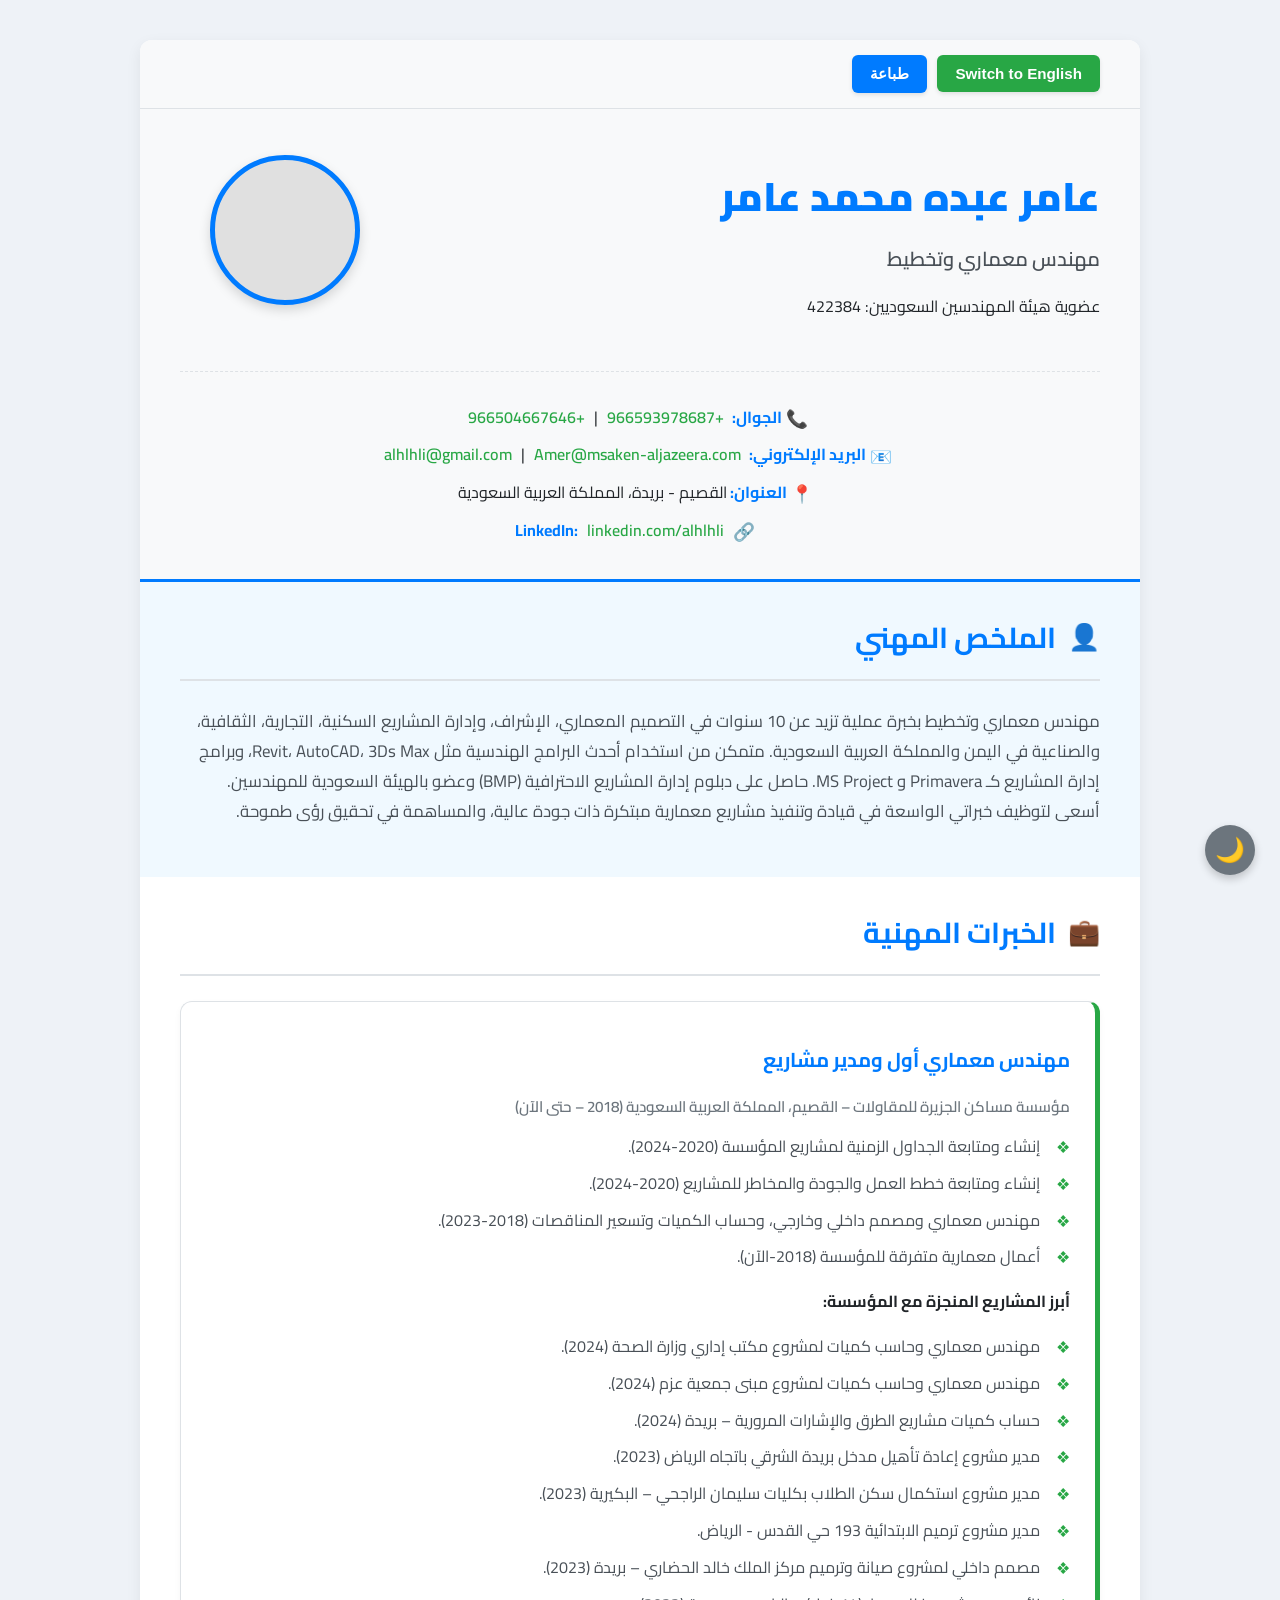
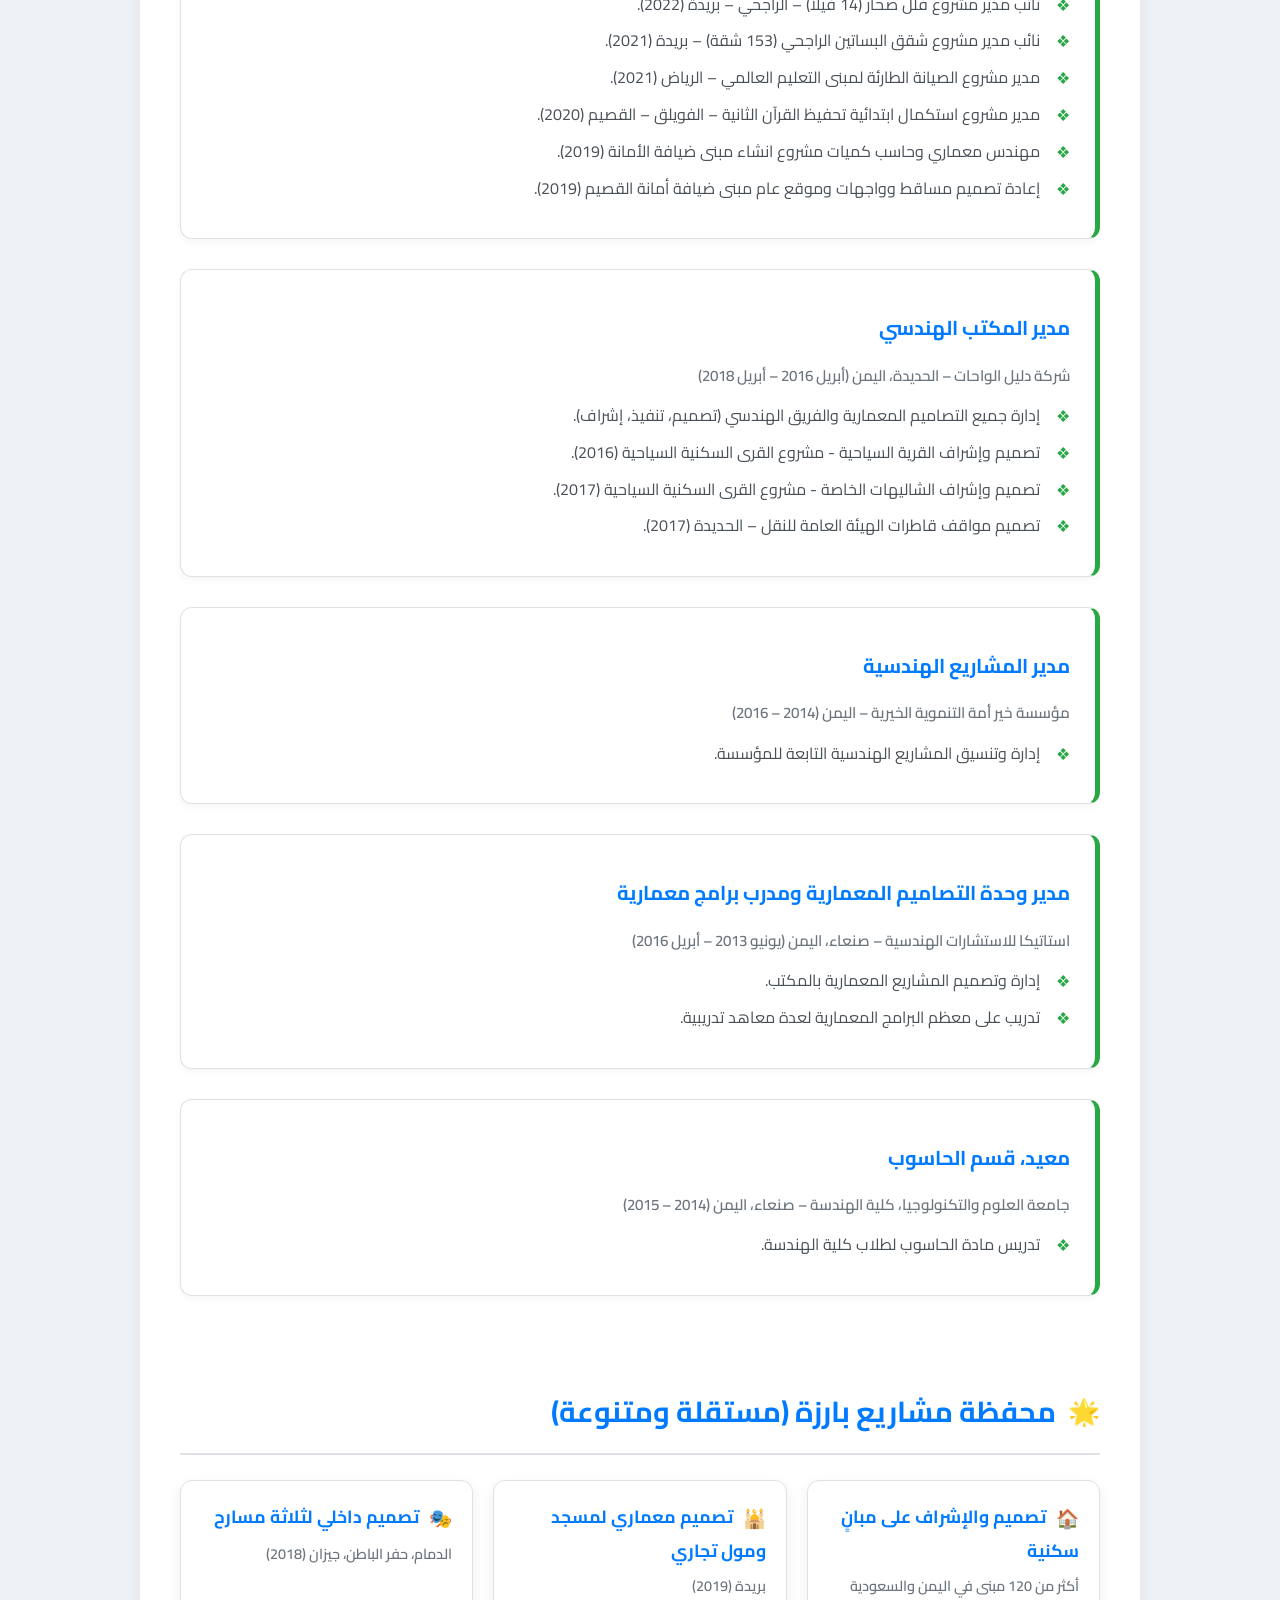
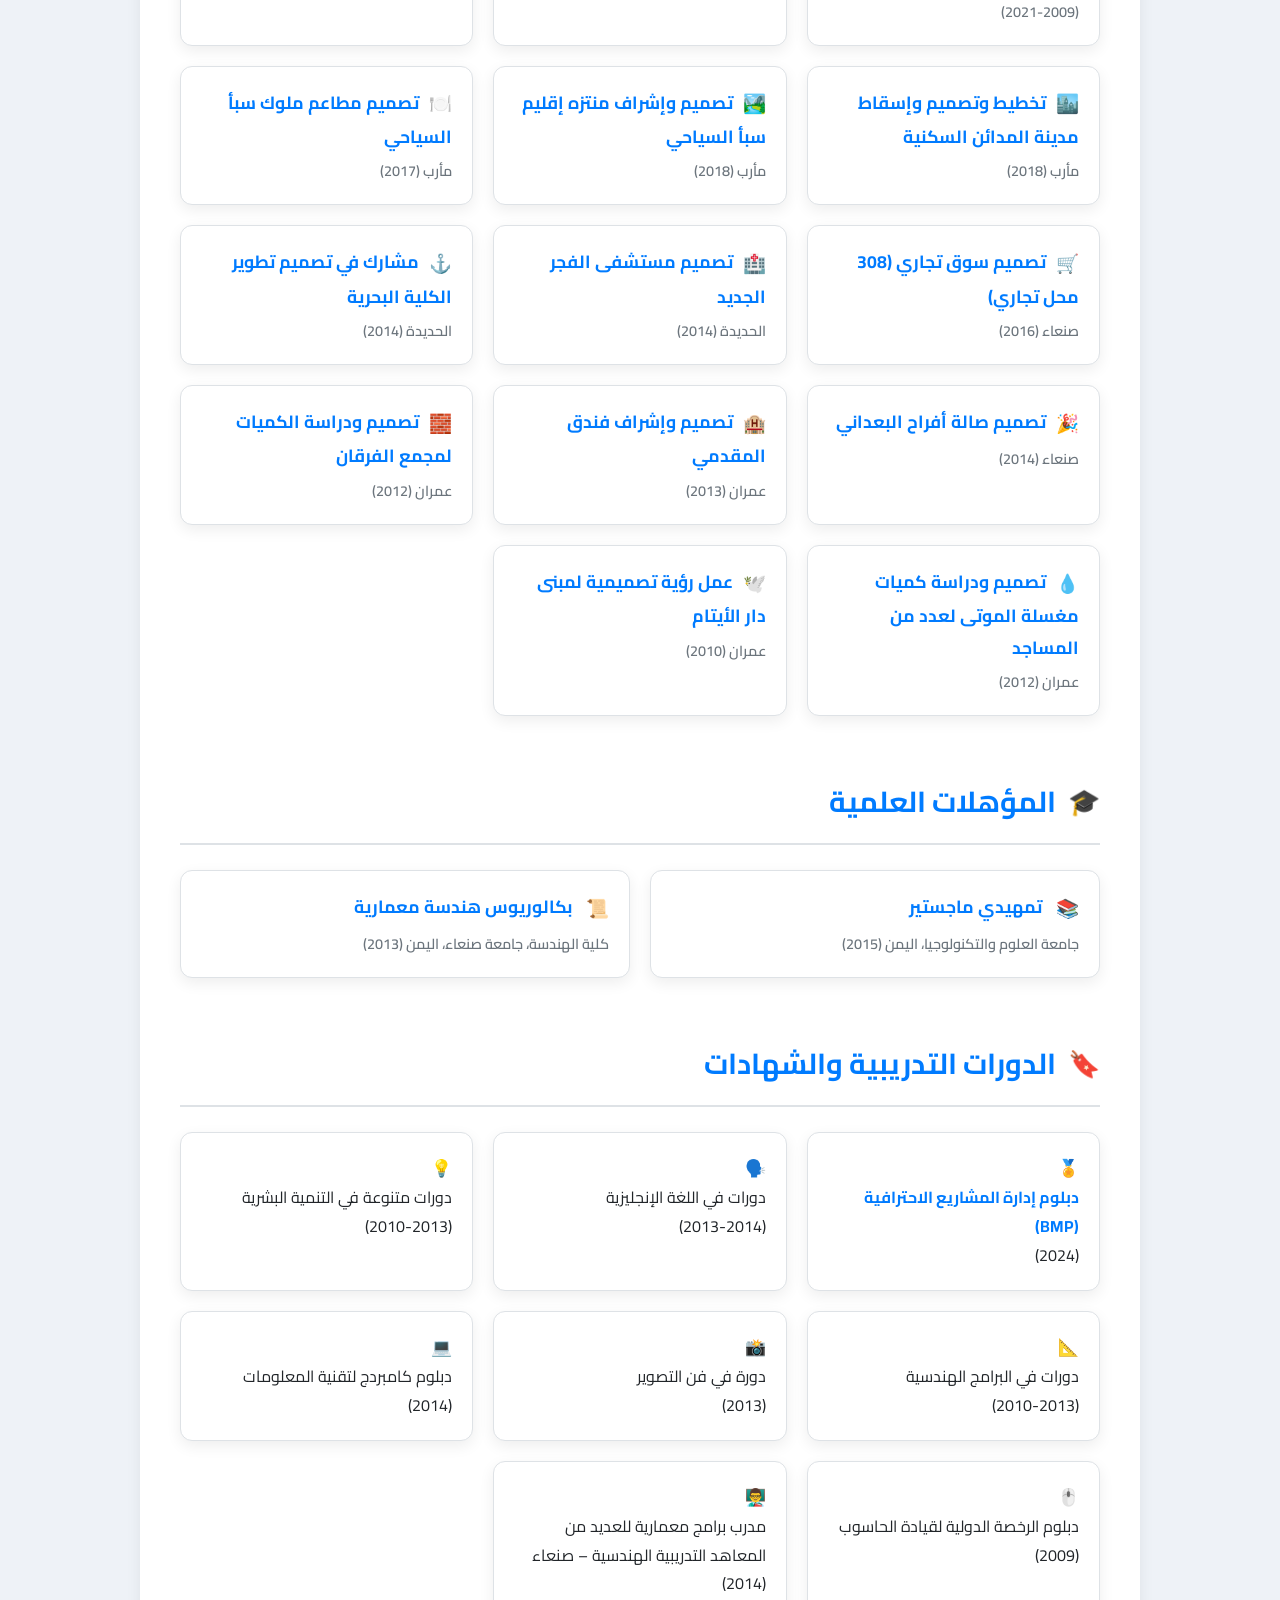
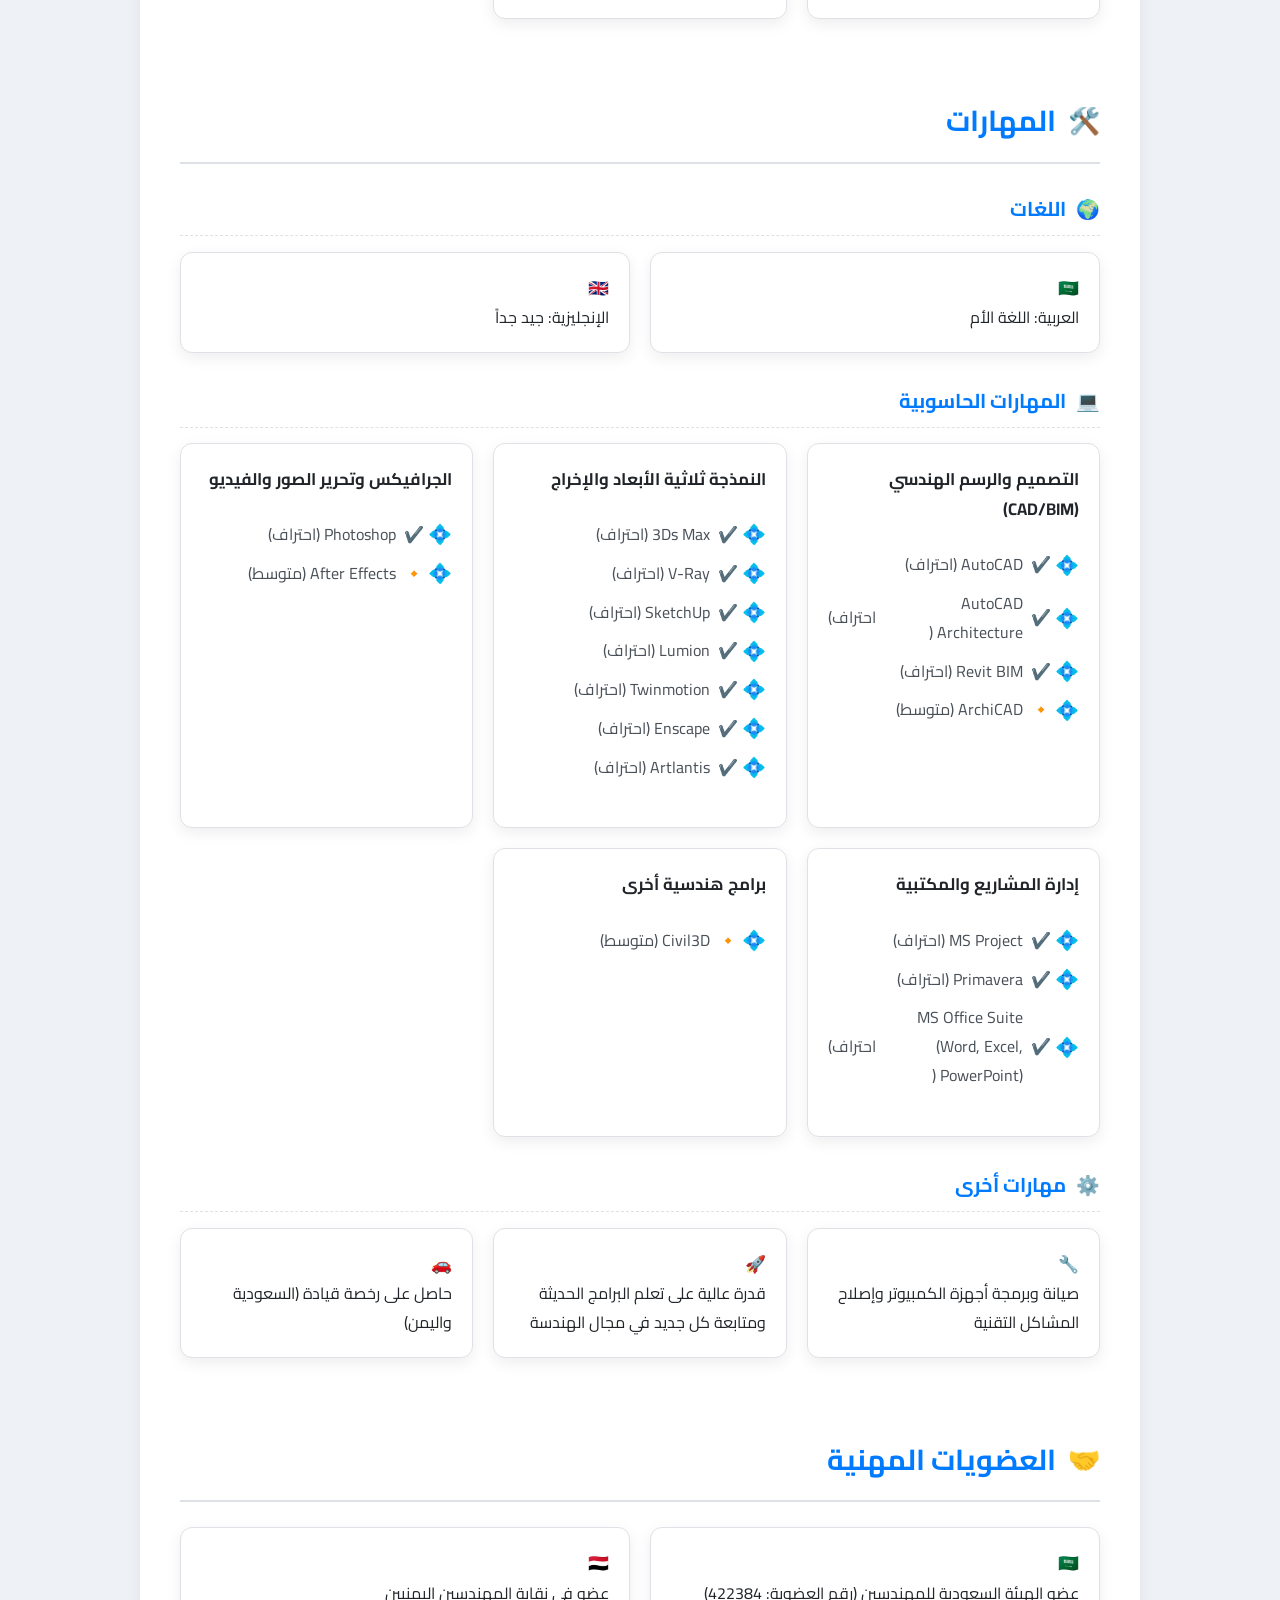
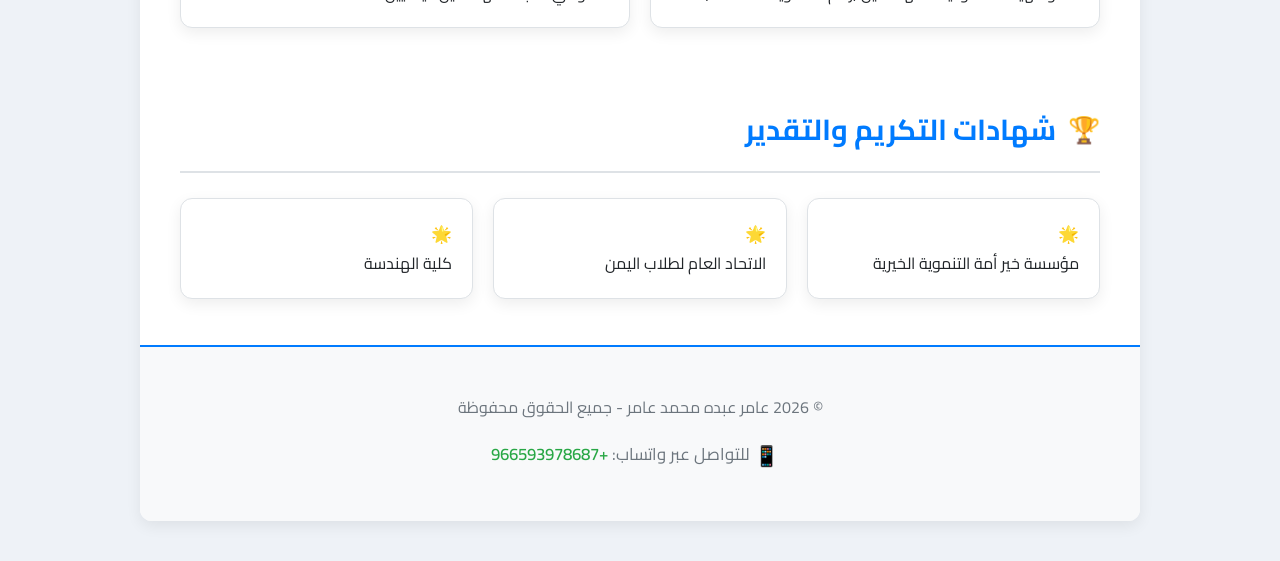
==== index.html @ 81c04bf4 "Rename AMER.html to index.html" ====
<!DOCTYPE html>
<html lang="ar" dir="rtl">
<head>
    <meta charset="UTF-8">
    <meta name="viewport" content="width=device-width, initial-scale=1.0">
    <title>السيرة الذاتية - عامر عبده محمد عامر | CV - Amer Abdo Mohammed Amer</title>
    <link href="https://fonts.googleapis.com/css2?family=Open+Sans:wght@400;600;700&family=Cairo:wght@400;600;700;900&display=swap" rel="stylesheet">
    <style>
        :root {
            --primary-color: #007bff; 
            --secondary-color: #6c757d; 
            --accent-color: #28a745; 
            --page-bg: #eef2f7; 
            --container-bg: #ffffff;
            --header-bg: #f8f9fa; 
            --summary-bg: #f0f9ff; 
            --dark-text: #212529; 
            --light-text: #495057; 
            --card-bg: #ffffff;
            --border-color: #dee2e6;
            --card-shadow: 0 5px 15px rgba(0, 0, 0, 0.07); 
            --card-hover-shadow: 0 8px 25px rgba(0, 0, 0, 0.1);
            --border-radius: 12px; 
        }

        body.dark-mode {
            --primary-color: #0d6efd; 
            --accent-color: #198754;  
            --page-bg: #1a1a1a;
            --container-bg: #2c2c2c;
            --header-bg: #232323;
            --summary-bg: #2a3035;
            --dark-text: #e0e0e0;
            --light-text: #adb5bd;
            --card-bg: #343a40;
            --border-color: #495057;
            --card-shadow: 0 5px 15px rgba(0, 0, 0, 0.2);
            --card-hover-shadow: 0 8px 25px rgba(0, 0, 0, 0.3);
        }


        body { 
            font-family: 'Cairo', 'Open Sans', sans-serif; 
            margin: 0; 
            padding: 0; 
            background-color: var(--page-bg); 
            color: var(--dark-text); 
            line-height: 1.8; 
            font-size: 16px; 
            transition: background-color 0.3s ease, color 0.3s ease;
        }
        html[lang="en"] body { 
            font-family: 'Open Sans', 'Cairo', sans-serif;
        }

        .container { 
            width: 90%; 
            max-width: 1000px; 
            margin: 40px auto; 
            background-color: var(--container-bg); 
            padding: 0; 
            border-radius: var(--border-radius); 
            box-shadow: var(--card-shadow); 
            overflow: hidden; 
            transition: background-color 0.3s ease, box-shadow 0.3s ease;
        }
        
        .controls-container { 
            display: flex;
            justify-content: space-between; 
            align-items: center;
            padding: 15px 40px;
            background-color: var(--header-bg);
            border-bottom: 1px solid var(--border-color); 
            transition: background-color 0.3s ease, border-color 0.3s ease;
        }
        .controls-group-left { /* مجموعة أزرار اللغة والطباعة */
            display: flex;
            gap: 10px; /* مسافة بين الأزرار */
        }


        #langToggleButton, #printButton {
            padding: 10px 18px;
            color: white;
            border: none;
            border-radius: 6px;
            cursor: pointer;
            font-size: 0.95em;
            font-weight: 600;
            transition: background-color 0.25s ease, transform 0.2s ease;
            box-shadow: 0 2px 4px rgba(0,0,0,0.1);
        }
        #langToggleButton { background-color: var(--accent-color); }
        #printButton { background-color: var(--primary-color); }

        #langToggleButton:hover { background-color: #218838; transform: translateY(-2px); }
        #printButton:hover { background-color: #0056b3; transform: translateY(-2px); }
        
        /* زر الوضع المظلم المتنقل */
        #floatingThemeToggleButton {
            position: fixed;
            bottom: 25px;
            right: 25px; /* لـ RTL، سيكون أسفل اليسار */
            width: 50px;
            height: 50px;
            background-color: var(--secondary-color);
            color: white;
            border: none;
            border-radius: 50%;
            cursor: pointer;
            font-size: 1.5em; /* حجم الأيقونة */
            font-weight: 600;
            transition: background-color 0.25s ease, transform 0.2s ease;
            box-shadow: 0 4px 8px rgba(0,0,0,0.2);
            display: flex;
            justify-content: center;
            align-items: center;
            z-index: 1000; /* لضمان ظهوره فوق العناصر الأخرى */
        }
        #floatingThemeToggleButton:hover { 
            background-color: #5a6268; 
            transform: translateY(-2px) scale(1.1);
        }
        html[dir="ltr"] #floatingThemeToggleButton {
            right: auto;
            left: 25px; /* لـ LTR، سيكون أسفل اليسار */
        }


        header { 
            display: flex;
            flex-direction: column; 
            align-items: center; 
            text-align: center; 
            padding: 25px 40px; 
            background-color: var(--header-bg);
            border-bottom: 3px solid var(--primary-color); 
            margin-bottom: 0; 
            position: relative; 
            transition: background-color 0.3s ease, border-color 0.3s ease;
        }
        
        .header-main-content { 
            display: flex;
            flex-direction: row; 
            align-items: center;
            width: 100%;
            margin-bottom: 20px;
        }

        .profile-image-container {
            width: 140px; 
            height: 140px;
            border-radius: 50%;
            background-color: #e0e0e0; 
            margin-left: 30px; 
            margin-right: 0; 
            overflow: hidden;
            border: 5px solid var(--primary-color); 
            box-shadow: 0 5px 12px rgba(0,0,0,0.15);
            flex-shrink: 0; 
            order: 2; 
            transition: border-color 0.3s ease;
        }
        .profile-image-container img {
            width: 100%;
            height: 100%;
            object-fit: cover;
        }

        .header-text-content {
            flex-grow: 1; 
            order: 1; 
            text-align: right;
        }

        .header-text-content h1 { 
            margin-bottom: 8px; 
            color: var(--primary-color); 
            font-size: 2.5em; 
            font-weight: 900; 
            transition: color 0.3s ease;
        }
        .header-text-content .subtitle { 
            margin: 5px 0 15px; 
            font-size: 1.25em; 
            color: var(--light-text); 
            font-weight: 600;
            transition: color 0.3s ease;
        }
         .header-text-content > p { 
            margin: 5px 0;
            font-size: 1em;
            color: var(--dark-text);
            transition: color 0.3s ease;
        }

        .contact-info {
            width: 100%; 
            order: 3; 
            text-align: center; 
            margin-top: 25px; 
            padding-top: 25px; 
            border-top: 1px dashed var(--border-color); 
            transition: border-color 0.3s ease;
        }
        .contact-info p {
            margin: 6px 0;
            font-size: 1em; 
            color: var(--dark-text);
            transition: color 0.3s ease;
        }
        .contact-info strong { 
            color: var(--primary-color); 
            font-weight: 700;
            transition: color 0.3s ease;
        }
        .contact-info a { 
            color: var(--accent-color); 
            text-decoration: none;
            margin: 0 5px;
            font-weight: 600;
            transition: color 0.2s ease;
        }
        .contact-info a:hover { 
            text-decoration: underline;
        }
        body.dark-mode .contact-info a:hover { color: #38c172; }
        body:not(.dark-mode) .contact-info a:hover { color: #1e7e34; }

        .icon { 
            margin-right: 10px; 
            margin-left: 0;   
            color: var(--primary-color);
            font-size: 1.1em; 
            vertical-align: middle;
            transition: color 0.3s ease;
        }

        h2 { 
            color: var(--primary-color); 
            border-bottom: 2px solid var(--border-color); 
            padding-bottom: 15px; 
            margin-top: 0; 
            margin-bottom: 25px;
            font-size: 1.8em; 
            font-weight: 700;
            display: flex;
            align-items: center;
            transition: color 0.3s ease, border-color 0.3s ease;
        }
        h2 .icon { font-size: 0.9em; margin-left:12px; margin-right:0; color: var(--primary-color); transition: color 0.3s ease;} 
        

        .section { 
            padding: 30px 40px; 
            margin-bottom: 0; 
            transition: background-color 0.3s ease;
        }
        #summary.section { 
            background-color: var(--summary-bg);
        }

        .section-content {
            padding: 0; 
        }
        .section-content > p { 
            font-size: 1.05em; 
            color: var(--light-text);
            margin-bottom: 20px; 
            transition: color 0.3s ease;
        }
        
        .job { 
            margin-bottom: 30px; 
            padding: 20px 25px; 
            background-color: var(--card-bg); 
            border-radius: var(--border-radius);
            border: 1px solid var(--border-color);
            border-right: 5px solid var(--accent-color); 
            position: relative;
            box-shadow: 0 3px 7px rgba(0,0,0,0.04);
            transition: background-color 0.3s ease, border-color 0.3s ease, box-shadow 0.3s ease, transform 0.3s ease;
        }
        .job:hover {
            box-shadow: var(--card-hover-shadow);
            transform: translateY(-3px);
        }

        .job-title { 
            font-weight: 700; 
            font-size: 1.25em; 
            color: var(--primary-color); 
            margin-bottom: 6px;
            transition: color 0.3s ease;
        }
        .company-date { 
            font-style: normal; 
            color: var(--secondary-color); 
            margin-bottom: 12px; 
            font-size: 0.95em;
            font-weight: 600;
            transition: color 0.3s ease;
        }
        .job ul, .projects-list-regular { 
            list-style-type: none; 
            padding-right: 0; 
            margin-top: 10px;
        }
        .job ul li, .projects-list-regular li {
            margin-bottom: 8px;
            font-size: 1em;
            color: var(--light-text);
            position: relative;
            padding-right: 30px; 
            transition: color 0.3s ease;
        }
        .job ul li::before, .projects-list-regular li::before { 
            content: '❖'; 
            position: absolute;
            right: 0;
            top: 1px; 
            color: var(--accent-color);
            font-size: 1em; 
            transition: color 0.3s ease;
        }


        .interactive-card-list {
            list-style: none;
            padding: 0;
            display: grid;
            grid-template-columns: repeat(auto-fit, minmax(280px, 1fr)); 
            gap: 20px; 
        }
        .interactive-card {
            background-color: var(--card-bg);
            border: 1px solid var(--border-color);
            border-radius: var(--border-radius);
            padding: 20px; 
            transition: background-color 0.3s ease, border-color 0.3s ease, transform 0.25s ease, box-shadow 0.25s ease;
            font-size: 1em;
            box-shadow: var(--card-shadow);
            display: flex; 
            flex-direction: column; 
        }
        .interactive-card:hover {
            transform: translateY(-5px) scale(1.01);
            box-shadow: var(--card-hover-shadow);
            border-color: var(--accent-color);
        }
        .interactive-card .job-title { 
             font-size: 1.1em; 
             color: var(--primary-color);
             margin-bottom: 6px;
             transition: color 0.3s ease;
        }
        .interactive-card .company-date { 
            font-size: 0.9em;
             margin-bottom: 8px;
             color: var(--secondary-color);
             transition: color 0.3s ease;
        }
        .interactive-card p { 
            margin-top: 0;
            margin-bottom: 10px; 
            color: var(--light-text);
            transition: color 0.3s ease;
        }
        .interactive-card p:last-child {
             margin-bottom: 0;
        }
        .list-item-icon { 
             margin-left: 10px; 
             margin-right: 0;
             color: var(--accent-color); 
             font-size: 1.05em; 
             vertical-align: middle;
             transition: color 0.3s ease;
        }
         .interactive-card strong { 
            color: var(--primary-color); 
            font-weight: 700; 
            transition: color 0.3s ease;
        }


        .skills-category { 
            margin-bottom:30px;
        }
        .skills-category:last-child {
            margin-bottom: 0;
        }
        .skills-category > h4 { 
            color: var(--primary-color); 
            margin-bottom: 15px; 
            font-size: 1.25em; 
            font-weight: 700;
            display: flex;
            align-items: center;
            padding-bottom: 8px;
            border-bottom: 1px dashed var(--border-color);
            transition: color 0.3s ease, border-color 0.3s ease;
        }
         .skills-category > h4 .list-item-icon { 
             margin-right: 0; margin-left: 10px; 
             font-size: 0.95em;
             color: var(--primary-color);
             transition: color 0.3s ease;
        }
        .skills-list { 
            list-style: none;
            padding: 0;
            margin-top: 8px; 
        }
        .skills-list li {
            margin-bottom: 10px; 
            font-size: 1em;
            display: flex; 
            align-items: center; 
            color: var(--light-text);
            transition: color 0.3s ease;
        }
        .software-logo-placeholder {
            display: inline-block;
            width: 20px; 
            height: 20px;
            line-height: 20px;
            text-align: center;
            font-size: 1.2em; 
            color: var(--secondary-color); 
            margin-left: 8px; 
            margin-right: 0;
            vertical-align: middle;
            transition: color 0.3s ease;
        }
        .skills-list .list-item-icon { 
             margin-right: 0; margin-left: 8px; 
             font-size: 1em;
             color: var(--accent-color);
             transition: color 0.3s ease;
        }
        .interactive-card .skills-category-title { 
            font-weight: 700;
            color: var(--dark-text);
            margin-bottom: 12px;
            font-size: 1.05em;
            padding-bottom: 6px;
            transition: color 0.3s ease;
        }
        
        footer {
            text-align: center;
            padding: 30px 40px; 
            margin-top: 0; 
            font-size: 1em;
            color: var(--secondary-color);
            background-color: var(--header-bg); 
            border-top: 2px solid var(--primary-color); 
            transition: background-color 0.3s ease, color 0.3s ease, border-color 0.3s ease;
        }
        .whatsapp-contact {
            margin-top: 15px;
            font-size: 1.05em;
        }
        .whatsapp-contact a {
            color: var(--accent-color);
            text-decoration: none;
            font-weight: 600;
        }
        .whatsapp-contact a:hover {
            text-decoration: underline;
        }
        .whatsapp-contact .icon {
            color: var(--accent-color); /* استخدام نفس لون الرابط */
            font-size: 1.2em;
        }


        /* Language Specific Styling */
        .lang-en { display: none; } 
        
        html[dir="ltr"] body { font-family: 'Open Sans', 'Cairo', sans-serif; }
        html[dir="ltr"] .controls-container { 
             /* لا تغيير كبير هنا، اتجاه النص يتحكم به dir */
        }
        html[dir="ltr"] .icon { margin-left: 10px; margin-right: 0; } 
        
        html[dir="ltr"] .header-main-content {
            flex-direction: row; 
        }
        html[dir="ltr"] .profile-image-container {
            margin-left: 0; 
            margin-right: 30px; 
            order: 1; 
        }
        html[dir="ltr"] .header-text-content {
            order: 2; 
            text-align: left;
        }
         html[dir="ltr"] .header-text-content h1,
         html[dir="ltr"] .header-text-content .subtitle,
         html[dir="ltr"] .header-text-content > p {
            text-align: left;
        }
        html[dir="ltr"] .contact-info {
             text-align: center; 
        }

        html[dir="ltr"] .job { 
            border-left: 5px solid var(--accent-color); 
            border-right: 1px solid var(--border-color); 
        }
        html[dir="ltr"] .job::before { 
            content: none;
        }


        html[dir="ltr"] .software-logo-placeholder {
            margin-left: 0;
            margin-right: 8px; 
        }
        html[dir="ltr"] .job ul, html[dir="ltr"] .projects-list-regular {
            padding-left: 0; padding-right:0; 
        }
        html[dir="ltr"] .job ul li, html[dir="ltr"] .projects-list-regular li {
            padding-left: 30px; padding-right: 0; 
        }
        html[dir="ltr"] .job ul li::before, html[dir="ltr"] .projects-list-regular li::before { 
            left: 0; right: auto;
        }
        html[dir="ltr"] .interactive-card .list-item-icon { margin-left: 0; margin-right: 10px; }
        html[dir="ltr"] .skills-category > h4 .list-item-icon { margin-left: 0; margin-right: 10px; }
        html[dir="ltr"] .skills-list .list-item-icon { margin-left: 0; margin-right: 8px; }

        /* Print Styles */
        @media print {
            body {
                font-size: 9pt !important; /* تصغير إضافي للخط */
                background-color: #fff !important; 
                color: #000 !important; 
                margin: 0;
                padding: 0;
                -webkit-print-color-adjust: exact !important; /* لضمان طباعة الألوان إذا وجدت */
                print-color-adjust: exact !important;
            }
            .container {
                width: 100% !important;
                max-width: 100% !important;
                margin: 0 !important;
                padding: 0.5cm !important; /* هوامش طباعة أقل */
                box-shadow: none !important;
                border-radius: 0 !important;
            }
            .controls-container, #floatingThemeToggleButton {
                display: none !important; 
            }
            header, .section, footer {
                padding: 5px 0 !important; 
                margin-bottom: 10px !important;
                background-color: transparent !important; 
                border-color: #ccc !important; 
            }
             header { border-bottom: 1px solid #000 !important; padding-bottom:10px !important; }
             footer { border-top: 1px solid #000 !important; margin-top: 15px; padding-top:10px !important;}


            h1, h2, h3, h4, p, li {
                color: #000 !important; 
            }
            h1 { font-size: 16pt !important; }
            h2 { font-size: 12pt !important; margin-bottom: 8px !important; padding-bottom: 4px !important;}
            .job-title, .interactive-card .job-title { font-size: 10pt !important; }
            .company-date, .interactive-card .company-date { font-size: 8pt !important; margin-bottom: 4px !important;}
            
            .interactive-card-list {
                display: flex !important; /* محاولة جعل البطاقات متجاورة */
                flex-wrap: wrap !important; /* السماح بالالتفاف إذا لم تكن هناك مساحة */
                gap: 5px !important; /* تقليل المسافة بين البطاقات */
            }
            .interactive-card, .job {
                padding: 8px !important; 
                margin-bottom: 8px !important;
                box-shadow: none !important;
                border: 1px solid #ddd !important; 
                page-break-inside: avoid !important; 
                flex: 1 1 200px; /* السماح للبطاقات بالتقلص والتمدد */
                min-width: 180px; /* حد أدنى لعرض البطاقة */
            }
            .profile-image-container {
                width: 70px !important;
                height: 70px !important;
                border-width: 2px !important;
                margin: 0 10px 10px 0 !important; /* تعديل الهوامش للطباعة */
            }
            html[dir="ltr"] .profile-image-container {
                 margin: 0 0 10px 10px !important;
            }
            .header-main-content {
                margin-bottom: 10px !important; /* تقليل المسافة */
            }
            .contact-info {
                margin-top:10px !important; padding-top:10px !important; font-size: 8pt !important;
            }

            .icon, .list-item-icon, .software-logo-placeholder {
                font-size: 0.8em !important; 
                color: #333 !important;
            }
            a { color: #007bff !important; text-decoration: none !important; } 
            
            .whatsapp-contact {
                font-size: 9pt !important;
                margin-top: 10px !important;
            }
            /* لا يمكن إضافة ترقيم الصفحات "س من ص" بشكل موثوق عبر CSS */
        }

    </style>
</head>
<body>
    <div class="container">
        <div class="controls-container">
            <div class="controls-group-left">
                <div class="lang-toggle-container">
                    <button id="langToggleButton">Switch to English</button>
                </div>
                <div class="print-button-container">
                    <button id="printButton">
                        <span lang="ar" class="lang-ar">طباعة</span>
                        <span lang="en" class="lang-en">Print</span>
                    </button>
                </div>
            </div>
        </div>

        <button id="floatingThemeToggleButton" aria-label="Toggle theme">
             ☀️
        </button>


        <header>
            <div class="header-main-content">
                <div class="profile-image-container">
                    </div>
                <div class="header-text-content">
                    <h1>
                        <span lang="ar" class="lang-ar">عامر عبده محمد عامر</span>
                        <span lang="en" class="lang-en">Amer Abdo Mohammed Amer</span>
                    </h1>
                    <p class="subtitle">
                        <span lang="ar" class="lang-ar">مهندس معماري وتخطيط</span>
                        <span lang="en" class="lang-en">Architect and Planner</span>
                    </p>
                    <p>
                        <span lang="ar" class="lang-ar">عضوية هيئة المهندسين السعوديين: 422384</span>
                        <span lang="en" class="lang-en">Saudi Council of Engineers Membership: 422384</span>
                    </p>
                </div>
            </div>
            <div class="contact-info">
                <p>
                    <span class="icon">📞</span>
                    <strong>
                        <span lang="ar" class="lang-ar">الجوال:</span>
                        <span lang="en" class="lang-en">Mobile:</span>
                    </strong> 
                    <a href="tel:+966593978687">+966593978687</a> | <a href="tel:+966504667646">+966504667646</a>
                </p>
                <p>
                    <span class="icon">📧</span>
                    <strong>
                        <span lang="ar" class="lang-ar">البريد الإلكتروني:</span>
                        <span lang="en" class="lang-en">Email:</span>
                    </strong> 
                    <a href="mailto:alhlhli@gmail.com">alhlhli@gmail.com</a> | <a href="mailto:Amer@msaken-aljazeera.com">Amer@msaken-aljazeera.com</a>
                </p>
                <p>
                    <span class="icon">📍</span>
                    <strong>
                        <span lang="ar" class="lang-ar">العنوان:</span>
                        <span lang="en" class="lang-en">Address:</span>
                    </strong> 
                    <span lang="ar" class="lang-ar">القصيم - بريدة، المملكة العربية السعودية</span>
                    <span lang="en" class="lang-en">Al-Qassim - Buraydah, Saudi Arabia</span>
                </p>
                <p>
                    <span class="icon">🔗</span>
                    <strong>LinkedIn:</strong> 
                    <a href="https://linkedin.com/alhlhli" target="_blank">linkedin.com/alhlhli</a>
                </p>
            </div>
        </header>

        <section id="summary" class="section">
            <h2>
                <span class="icon">👤</span>
                <span lang="ar" class="lang-ar">الملخص المهني</span>
                <span lang="en" class="lang-en">Professional Summary</span>
            </h2>
            <div class="section-content">
                <p>
                    <span lang="ar" class="lang-ar">مهندس معماري وتخطيط بخبرة عملية تزيد عن 10 سنوات في التصميم المعماري، الإشراف، وإدارة المشاريع السكنية، التجارية، الثقافية، والصناعية في اليمن والمملكة العربية السعودية. متمكن من استخدام أحدث البرامج الهندسية مثل Revit، AutoCAD، 3Ds Max، وبرامج إدارة المشاريع كـ Primavera و MS Project. حاصل على دبلوم إدارة المشاريع الاحترافية (BMP) وعضو بالهيئة السعودية للمهندسين. أسعى لتوظيف خبراتي الواسعة في قيادة وتنفيذ مشاريع معمارية مبتكرة ذات جودة عالية، والمساهمة في تحقيق رؤى طموحة.</span>
                    <span lang="en" class="lang-en">Architect and Planner with over 10 years of practical experience in architectural design, supervision, and project management for residential, commercial, cultural, and industrial projects in Yemen and Saudi Arabia. Proficient in using the latest engineering software such as Revit, AutoCAD, 3Ds Max, and project management tools like Primavera and MS Project. Holds a Professional Project Management Diploma (BMP) and is a member of the Saudi Council of Engineers. Seeking to leverage extensive expertise in leading and executing innovative, high-quality architectural projects and contributing to ambitious visions.</span>
                </p>
            </div>
        </section>

        <section id="experience" class="section">
            <h2>
                <span class="icon">💼</span>
                <span lang="ar" class="lang-ar">الخبرات المهنية</span>
                <span lang="en" class="lang-en">Professional Experience</span>
            </h2>
            <div class="section-content">
                <div class="job">
                    <p class="job-title">
                        <span lang="ar" class="lang-ar">مهندس معماري أول ومدير مشاريع</span>
                        <span lang="en" class="lang-en">Senior Architect and Project Manager</span>
                    </p>
                    <p class="company-date">
                        <span lang="ar" class="lang-ar">مؤسسة مساكن الجزيرة للمقاولات – القصيم، المملكة العربية السعودية (2018 – حتى الآن)</span>
                        <span lang="en" class="lang-en">Masaken Aljazeera Contracting Est. – Al-Qassim, Saudi Arabia (2018 – Present)</span>
                    </p>
                    <ul>
                        <li>
                            <span lang="ar" class="lang-ar">إنشاء ومتابعة الجداول الزمنية لمشاريع المؤسسة (2020-2024).</span>
                            <span lang="en" class="lang-en">Creating and monitoring project timelines for the organization (2020-2024).</span>
                        </li>
                        <li>
                            <span lang="ar" class="lang-ar">إنشاء ومتابعة خطط العمل والجودة والمخاطر للمشاريع (2020-2024).</span>
                            <span lang="en" class="lang-en">Developing and monitoring work plans, quality, and risk management for projects (2020-2024).</span>
                        </li>
                        <li>
                            <span lang="ar" class="lang-ar">مهندس معماري ومصمم داخلي وخارجي، وحساب الكميات وتسعير المناقصات (2018-2023).</span>
                            <span lang="en" class="lang-en">Architect, interior/exterior designer, quantity surveyor, and tender pricing (2018-2023).</span>
                        </li>
                        <li>
                            <span lang="ar" class="lang-ar">أعمال معمارية متفرقة للمؤسسة (2018-الآن).</span>
                            <span lang="en" class="lang-en">Various architectural works for the institution (2018-Present).</span>
                        </li>
                    </ul>
                    <p>
                        <strong>
                            <span lang="ar" class="lang-ar">أبرز المشاريع المنجزة مع المؤسسة:</span>
                            <span lang="en" class="lang-en">Key Accomplished Projects with the Institution:</span>
                        </strong>
                    </p>
                    <ul class="projects-list-regular">
                        <li>
                            <span lang="ar" class="lang-ar">مهندس معماري وحاسب كميات لمشروع مكتب إداري وزارة الصحة (2024).</span>
                            <span lang="en" class="lang-en">Architect and Quantity Surveyor for Ministry of Health administrative office project (2024).</span>
                        </li>
                        <li>
                            <span lang="ar" class="lang-ar">مهندس معماري وحاسب كميات لمشروع مبنى جمعية عزم (2024).</span>
                            <span lang="en" class="lang-en">Architect and Quantity Surveyor for Azm Association building project (2024).</span>
                        </li>
                        <li>
                            <span lang="ar" class="lang-ar">حساب كميات مشاريع الطرق والإشارات المرورية – بريدة (2024).</span>
                            <span lang="en" class="lang-en">Quantity surveying for road and traffic signal projects – Buraydah (2024).</span>
                        </li>
                        <li>
                            <span lang="ar" class="lang-ar">مدير مشروع إعادة تأهيل مدخل بريدة الشرقي باتجاه الرياض (2023).</span>
                            <span lang="en" class="lang-en">Project Manager for rehabilitation of Buraydah's eastern entrance towards Riyadh (2023).</span>
                        </li>
                        <li>
                            <span lang="ar" class="lang-ar">مدير مشروع استكمال سكن الطلاب بكليات سليمان الراجحي – البكيرية (2023).</span>
                            <span lang="en" class="lang-en">Project Manager for completion of student housing at Sulaiman Al Rajhi Colleges – Al Bukayriyah (2023).</span>
                        </li>
                         <li>
                            <span lang="ar" class="lang-ar">مدير مشروع ترميم الابتدائية 193 حي القدس - الرياض.</span>
                            <span lang="en" class="lang-en">Project Manager for restoration of Elementary School 193, Al-Quds District - Riyadh.</span>
                        </li>
                        <li>
                            <span lang="ar" class="lang-ar">مصمم داخلي لمشروع صيانة وترميم مركز الملك خالد الحضاري – بريدة (2023).</span>
                            <span lang="en" class="lang-en">Interior Designer for King Khalid Cultural Center maintenance and restoration project – Buraydah (2023).</span>
                        </li>
                        <li>
                            <span lang="ar" class="lang-ar">نائب مدير مشروع فلل صحار (14 فيلا) – الراجحي – بريدة (2022).</span>
                            <span lang="en" class="lang-en">Deputy Project Manager for Sohar Villas (14 villas) – Al-Rajhi – Buraydah (2022).</span>
                        </li>
                        <li>
                            <span lang="ar" class="lang-ar">نائب مدير مشروع شقق البساتين الراجحي (153 شقة) – بريدة (2021).</span>
                            <span lang="en" class="lang-en">Deputy Project Manager for Al Basateen Al Rajhi Apartments (153 units) – Buraydah (2021).</span>
                        </li>
                         <li>
                            <span lang="ar" class="lang-ar">مدير مشروع الصيانة الطارئة لمبنى التعليم العالمي – الرياض (2021).</span>
                            <span lang="en" class="lang-en">Project Manager for emergency maintenance of the Global Education Building – Riyadh (2021).</span>
                        </li>
                        <li>
                            <span lang="ar" class="lang-ar">مدير مشروع استكمال ابتدائية تحفيظ القرآن الثانية – الفويلق – القصيم (2020).</span>
                            <span lang="en" class="lang-en">Project Manager for completion of the Second Quran Memorization Elementary School – Al Fuwayliq – Al-Qassim (2020).</span>
                        </li>
                        <li>
                            <span lang="ar" class="lang-ar">مهندس معماري وحاسب كميات مشروع انشاء مبنى ضيافة الأمانة (2019).</span>
                            <span lang="en" class="lang-en">Architect and Quantity Surveyor for Amanah Guesthouse construction project (2019).</span>
                        </li>
                        <li>
                            <span lang="ar" class="lang-ar">إعادة تصميم مساقط وواجهات وموقع عام مبنى ضيافة أمانة القصيم (2019).</span>
                            <span lang="en" class="lang-en">Redesign of plans, facades, and site layout for Al-Qassim Amanah Guesthouse (2019).</span>
                        </li>
                    </ul>
                </div>
                <div class="job">
                    <p class="job-title">
                        <span lang="ar" class="lang-ar">مدير المكتب الهندسي</span>
                        <span lang="en" class="lang-en">Head of Engineering Office</span>
                    </p>
                    <p class="company-date">
                        <span lang="ar" class="lang-ar">شركة دليل الواحات – الحديدة، اليمن (أبريل 2016 – أبريل 2018)</span>
                        <span lang="en" class="lang-en">Daleel AlWahat Co. – Hodeidah, Yemen (April 2016 – April 2018)</span>
                    </p>
                    <ul>
                        <li>
                            <span lang="ar" class="lang-ar">إدارة جميع التصاميم المعمارية والفريق الهندسي (تصميم، تنفيذ، إشراف).</span>
                            <span lang="en" class="lang-en">Managed all architectural designs and the engineering team (design, execution, supervision).</span>
                        </li>
                        <li>
                            <span lang="ar" class="lang-ar">تصميم وإشراف القرية السياحية - مشروع القرى السكنية السياحية (2016).</span>
                            <span lang="en" class="lang-en">Design and supervision of the Tourist Village - Residential Tourist Villages project (2016).</span>
                        </li>
                        <li>
                            <span lang="ar" class="lang-ar">تصميم وإشراف الشاليهات الخاصة - مشروع القرى السكنية السياحية (2017).</span>
                            <span lang="en" class="lang-en">Design and supervision of Private Chalets - Residential Tourist Villages project (2017).</span>
                        </li>
                         <li>
                            <span lang="ar" class="lang-ar">تصميم مواقف قاطرات الهيئة العامة للنقل – الحديدة (2017).</span>
                            <span lang="en" class="lang-en">Design of truck parking for the General Transport Authority – Hodeidah (2017).</span>
                        </li>
                    </ul>
                </div>
                <div class="job">
                    <p class="job-title">
                        <span lang="ar" class="lang-ar">مدير المشاريع الهندسية</span>
                        <span lang="en" class="lang-en">Manager of Engineering Projects</span>
                    </p>
                    <p class="company-date">
                        <span lang="ar" class="lang-ar">مؤسسة خير أمة التنموية الخيرية – اليمن (2014 – 2016)</span>
                        <span lang="en" class="lang-en">Khayr Ummah Developmental Charity Foundation – Yemen (2014 – 2016)</span>
                    </p>
                    <ul>
                        <li>
                            <span lang="ar" class="lang-ar">إدارة وتنسيق المشاريع الهندسية التابعة للمؤسسة.</span>
                            <span lang="en" class="lang-en">Managed and coordinated engineering projects for the foundation.</span>
                        </li>
                    </ul>
                </div>
                <div class="job">
                    <p class="job-title">
                        <span lang="ar" class="lang-ar">مدير وحدة التصاميم المعمارية ومدرب برامج معمارية</span>
                        <span lang="en" class="lang-en">Head of Architectural Design Unit & Architectural Software Trainer</span>
                    </p>
                    <p class="company-date">
                        <span lang="ar" class="lang-ar">استاتيكا للاستشارات الهندسية – صنعاء، اليمن (يونيو 2013 – أبريل 2016)</span>
                        <span lang="en" class="lang-en">Statica Engineering Consultants – Sana'a, Yemen (June 2013 – April 2016)</span>
                    </p>
                    <ul>
                        <li>
                            <span lang="ar" class="lang-ar">إدارة وتصميم المشاريع المعمارية بالمكتب.</span>
                            <span lang="en" class="lang-en">Managed and designed architectural projects at the office.</span>
                        </li>
                        <li>
                            <span lang="ar" class="lang-ar">تدريب على معظم البرامج المعمارية لعدة معاهد تدريبية.</span>
                            <span lang="en" class="lang-en">Trained on most architectural software for several training institutes.</span>
                        </li>
                    </ul>
                </div>
                <div class="job">
                    <p class="job-title">
                        <span lang="ar" class="lang-ar">معيد، قسم الحاسوب</span>
                        <span lang="en" class="lang-en">Teaching Assistant, Computer Department</span>
                    </p>
                    <p class="company-date">
                        <span lang="ar" class="lang-ar">جامعة العلوم والتكنولوجيا، كلية الهندسة – صنعاء، اليمن (2014 – 2015)</span>
                        <span lang="en" class="lang-en">University of Science and Technology, Faculty of Engineering – Sana'a, Yemen (2014 – 2015)</span>
                    </p>
                    <ul>
                        <li>
                            <span lang="ar" class="lang-ar">تدريس مادة الحاسوب لطلاب كلية الهندسة.</span>
                            <span lang="en" class="lang-en">Taught computer courses to engineering students.</span>
                        </li>
                    </ul>
                </div>
            </div>
        </section>

        <section id="key-projects" class="section">
            <h2>
                <span class="icon">🌟</span>
                <span lang="ar" class="lang-ar">محفظة مشاريع بارزة (مستقلة ومتنوعة)</span>
                <span lang="en" class="lang-en">Key Projects Portfolio (Freelance & Various)</span>
            </h2>
            <div class="section-content interactive-card-list">
                <div class="interactive-card">
                    <p class="job-title"><span class="list-item-icon">🏠</span><span lang="ar" class="lang-ar">تصميم والإشراف على مبانٍ سكنية</span><span lang="en" class="lang-en">Design and Supervision of Residential Buildings</span></p>
                    <p class="company-date"><span lang="ar" class="lang-ar">أكثر من 120 مبنى في اليمن والسعودية (2009-2021)</span><span lang="en" class="lang-en">Over 120 buildings in Yemen and Saudi Arabia (2009-2021)</span></p>
                </div>
                <div class="interactive-card">
                    <p class="job-title"><span class="list-item-icon">🕌</span><span lang="ar" class="lang-ar">تصميم معماري لمسجد ومول تجاري</span><span lang="en" class="lang-en">Architectural Design of a Mosque and Commercial Mall</span></p>
                    <p class="company-date"><span lang="ar" class="lang-ar">بريدة (2019)</span><span lang="en" class="lang-en">Buraydah (2019)</span></p>
                </div>
                <div class="interactive-card">
                    <p class="job-title"><span class="list-item-icon">🎭</span><span lang="ar" class="lang-ar">تصميم داخلي لثلاثة مسارح</span><span lang="en" class="lang-en">Interior Design for Three Theaters</span></p>
                    <p class="company-date"><span lang="ar" class="lang-ar">الدمام، حفر الباطن، جيزان (2018)</span><span lang="en" class="lang-en">Dammam, Hafar Al-Batin, Jizan (2018)</span></p>
                </div>
                <div class="interactive-card">
                    <p class="job-title"><span class="list-item-icon">🏙️</span><span lang="ar" class="lang-ar">تخطيط وتصميم وإسقاط مدينة المدائن السكنية</span><span lang="en" class="lang-en">Planning, Design, and Layout of Al-Mada'in Residential City</span></p>
                    <p class="company-date"><span lang="ar" class="lang-ar">مأرب (2018)</span><span lang="en" class="lang-en">Ma'rib (2018)</span></p>
                </div>
                <div class="interactive-card">
                    <p class="job-title"><span class="list-item-icon">🏞️</span><span lang="ar" class="lang-ar">تصميم وإشراف منتزه إقليم سبأ السياحي</span><span lang="en" class="lang-en">Design and Supervision of Saba Region Tourist Park</span></p>
                    <p class="company-date"><span lang="ar" class="lang-ar">مأرب (2018)</span><span lang="en" class="lang-en">Ma'rib (2018)</span></p>
                </div>
                 <div class="interactive-card">
                    <p class="job-title"><span class="list-item-icon">🍽️</span><span lang="ar" class="lang-ar">تصميم مطاعم ملوك سبأ السياحي</span><span lang="en" class="lang-en">Design of Kings of Saba Tourist Restaurants</span></p>
                    <p class="company-date"><span lang="ar" class="lang-ar">مأرب (2017)</span><span lang="en" class="lang-en">Ma'rib (2017)</span></p>
                </div>
                <div class="interactive-card">
                    <p class="job-title"><span class="list-item-icon">🛒</span><span lang="ar" class="lang-ar">تصميم سوق تجاري (308 محل تجاري)</span><span lang="en" class="lang-en">Design of a Commercial Market (308 shops)</span></p>
                    <p class="company-date"><span lang="ar" class="lang-ar">صنعاء (2016)</span><span lang="en" class="lang-en">Sana'a (2016)</span></p>
                </div>
                <div class="interactive-card">
                    <p class="job-title"><span class="list-item-icon">🏥</span><span lang="ar" class="lang-ar">تصميم مستشفى الفجر الجديد</span><span lang="en" class="lang-en">Design of Al-Fajr Al-Jadeed Hospital</span></p>
                    <p class="company-date"><span lang="ar" class="lang-ar">الحديدة (2014)</span><span lang="en" class="lang-en">Hodeidah (2014)</span></p>
                </div>
                <div class="interactive-card">
                    <p class="job-title"><span class="list-item-icon">⚓</span><span lang="ar" class="lang-ar">مشارك في تصميم تطوير الكلية البحرية</span><span lang="en" class="lang-en">Participation in Design Development of Naval College</span></p>
                    <p class="company-date"><span lang="ar" class="lang-ar">الحديدة (2014)</span><span lang="en" class="lang-en">Hodeidah (2014)</span></p>
                </div>
                <div class="interactive-card">
                    <p class="job-title"><span class="list-item-icon">🎉</span><span lang="ar" class="lang-ar">تصميم صالة أفراح البعداني</span><span lang="en" class="lang-en">Design of Al-Ba'adani Wedding Hall</span></p>
                    <p class="company-date"><span lang="ar" class="lang-ar">صنعاء (2014)</span><span lang="en" class="lang-en">Sana'a (2014)</span></p>
                </div>
                <div class="interactive-card">
                    <p class="job-title"><span class="list-item-icon">🏨</span><span lang="ar" class="lang-ar">تصميم وإشراف فندق المقدمي</span><span lang="en" class="lang-en">Design and Supervision of Al-Moqdami Hotel</span></p>
                    <p class="company-date"><span lang="ar" class="lang-ar">عمران (2013)</span><span lang="en" class="lang-en">Amran (2013)</span></p>
                </div>
                 <div class="interactive-card">
                    <p class="job-title"><span class="list-item-icon">🧱</span><span lang="ar" class="lang-ar">تصميم ودراسة الكميات لمجمع الفرقان</span><span lang="en" class="lang-en">Design and Quantity Surveying for Al-Furqan Complex</span></p>
                    <p class="company-date"><span lang="ar" class="lang-ar">عمران (2012)</span><span lang="en" class="lang-en">Amran (2012)</span></p>
                </div>
                 <div class="interactive-card">
                    <p class="job-title"><span class="list-item-icon">💧</span><span lang="ar" class="lang-ar">تصميم ودراسة كميات مغسلة الموتى لعدد من المساجد</span><span lang="en" class="lang-en">Design and Quantity Surveying of Ghusl Facilities for Mosques</span></p>
                    <p class="company-date"><span lang="ar" class="lang-ar">عمران (2012)</span><span lang="en" class="lang-en">Amran (2012)</span></p>
                </div>
                <div class="interactive-card">
                    <p class="job-title"><span class="list-item-icon">🕊️</span><span lang="ar" class="lang-ar">عمل رؤية تصميمية لمبنى دار الأيتام</span><span lang="en" class="lang-en">Conceptual Design for Orphanage Building</span></p>
                    <p class="company-date"><span lang="ar" class="lang-ar">عمران (2010)</span><span lang="en" class="lang-en">Amran (2010)</span></p>
                </div>
            </div>
        </section>

        <section id="education" class="section">
            <h2>
                <span class="icon">🎓</span>
                <span lang="ar" class="lang-ar">المؤهلات العلمية</span>
                <span lang="en" class="lang-en">Education</span>
            </h2>
            <div class="section-content interactive-card-list">
                <div class="interactive-card">
                    <p class="job-title">
                        <span class="list-item-icon">📚</span>
                        <span lang="ar" class="lang-ar">تمهيدي ماجستير</span>
                        <span lang="en" class="lang-en">Master's Preliminary Year</span>
                    </p>
                    <p class="company-date">
                        <span lang="ar" class="lang-ar">جامعة العلوم والتكنولوجيا، اليمن (2015)</span>
                        <span lang="en" class="lang-en">University of Science and Technology, Yemen (2015)</span>
                    </p>
                </div>
                <div class="interactive-card">
                    <p class="job-title">
                        <span class="list-item-icon">📜</span>
                        <span lang="ar" class="lang-ar">بكالوريوس هندسة معمارية</span>
                        <span lang="en" class="lang-en">Bachelor of Architecture</span>
                    </p>
                    <p class="company-date">
                        <span lang="ar" class="lang-ar">كلية الهندسة، جامعة صنعاء، اليمن (2013)</span>
                        <span lang="en" class="lang-en">Faculty of Engineering, Sana'a University, Yemen (2013)</span>
                    </p>
                </div>
            </div>
        </section>

        <section id="courses" class="section">
            <h2>
                <span class="icon">🔖</span>
                <span lang="ar" class="lang-ar">الدورات التدريبية والشهادات</span>
                <span lang="en" class="lang-en">Training Courses & Certifications</span>
            </h2>
            <div class="section-content">
                <ul class="interactive-card-list">
                    <li class="interactive-card">
                        <span class="list-item-icon">🏅</span><strong><span lang="ar" class="lang-ar">دبلوم إدارة المشاريع الاحترافية (BMP)</span><span lang="en" class="lang-en">Professional Project Management Diploma (BMP)</span></strong> (2024)
                    </li>
                    <li class="interactive-card">
                        <span class="list-item-icon">🗣️</span><span lang="ar" class="lang-ar">دورات في اللغة الإنجليزية</span><span lang="en" class="lang-en">English Language Courses</span> (2013-2014)
                    </li>
                    <li class="interactive-card">
                        <span class="list-item-icon">💡</span><span lang="ar" class="lang-ar">دورات متنوعة في التنمية البشرية</span><span lang="en" class="lang-en">Various Human Development Courses</span> (2010-2013)
                    </li>
                    <li class="interactive-card">
                        <span class="list-item-icon">📐</span><span lang="ar" class="lang-ar">دورات في البرامج الهندسية</span><span lang="en" class="lang-en">Courses in Engineering Software</span> (2010-2013)
                    </li>
                    <li class="interactive-card">
                        <span class="list-item-icon">📸</span><span lang="ar" class="lang-ar">دورة في فن التصوير</span><span lang="en" class="lang-en">Course in Photography Art</span> (2013)
                    </li>
                    <li class="interactive-card">
                        <span class="list-item-icon">💻</span><span lang="ar" class="lang-ar">دبلوم كامبردج لتقنية المعلومات</span><span lang="en" class="lang-en">Cambridge Diploma in IT Skills</span> (2014)
                    </li>
                    <li class="interactive-card">
                        <span class="list-item-icon">🖱️</span><span lang="ar" class="lang-ar">دبلوم الرخصة الدولية لقيادة الحاسوب</span><span lang="en" class="lang-en">International Computer Driving License (ICDL)</span> (2009)
                    </li>
                     <li class="interactive-card">
                        <span class="list-item-icon">👨‍🏫</span><span lang="ar" class="lang-ar">مدرب برامج معمارية للعديد من المعاهد التدريبية الهندسية – صنعاء</span><span lang="en" class="lang-en">Architectural Software Trainer for several engineering training institutes – Sana'a</span> (2014)
                    </li>
                </ul>
            </div>
        </section>

        <section id="skills" class="section">
            <h2>
                <span class="icon">🛠️</span>
                <span lang="ar" class="lang-ar">المهارات</span>
                <span lang="en" class="lang-en">Skills</span>
            </h2>
            <div class="section-content">
                <div class="skills-category">
                    <h4> 
                        <span class="list-item-icon">🌍</span>
                        <span lang="ar" class="lang-ar">اللغات</span><span lang="en" class="lang-en">Languages</span>
                    </h4>
                    <ul class="interactive-card-list">
                        <li class="interactive-card"><span class="list-item-icon">🇸🇦</span><span lang="ar" class="lang-ar">العربية: اللغة الأم</span><span lang="en" class="lang-en">Arabic: Mother Tongue</span></li>
                        <li class="interactive-card"><span class="list-item-icon">🇬🇧</span><span lang="ar" class="lang-ar">الإنجليزية: جيد جداً</span><span lang="en" class="lang-en">English: Very Good</span></li>
                    </ul>
                </div>

                <div class="skills-category">
                    <h4>
                        <span class="list-item-icon">💻</span>
                        <span lang="ar" class="lang-ar">المهارات الحاسوبية</span><span lang="en" class="lang-en">Software Proficiency</span>
                    </h4>
                    <div class="interactive-card-list"> 
                        <div class="interactive-card">
                            <p class="skills-category-title"><span lang="ar" class="lang-ar">التصميم والرسم الهندسي (CAD/BIM)</span><span lang="en" class="lang-en">CAD/BIM Design & Drafting</span></p>
                            <ul class="skills-list">
                                <li><span class="software-logo-placeholder">💠</span><span class="list-item-icon">✔️</span>AutoCAD (<span lang="ar" class="lang-ar">احتراف</span><span lang="en" class="lang-en">Professional</span>)</li>
                                <li><span class="software-logo-placeholder">💠</span><span class="list-item-icon">✔️</span>AutoCAD Architecture (<span lang="ar" class="lang-ar">احتراف</span><span lang="en" class="lang-en">Professional</span>)</li>
                                <li><span class="software-logo-placeholder">💠</span><span class="list-item-icon">✔️</span>Revit BIM (<span lang="ar" class="lang-ar">احتراف</span><span lang="en" class="lang-en">Professional</span>)</li>
                                <li><span class="software-logo-placeholder">💠</span><span class="list-item-icon">🔸</span>ArchiCAD (<span lang="ar" class="lang-ar">متوسط</span><span lang="en" class="lang-en">Intermediate</span>)</li>
                            </ul>
                        </div>
                        <div class="interactive-card">
                            <p class="skills-category-title"><span lang="ar" class="lang-ar">النمذجة ثلاثية الأبعاد والإخراج</span><span lang="en" class="lang-en">3D Modeling & Rendering</span></p>
                            <ul class="skills-list">
                                <li><span class="software-logo-placeholder">💠</span><span class="list-item-icon">✔️</span>3Ds Max (<span lang="ar" class="lang-ar">احتراف</span><span lang="en" class="lang-en">Professional</span>)</li>
                                <li><span class="software-logo-placeholder">💠</span><span class="list-item-icon">✔️</span>V-Ray (<span lang="ar" class="lang-ar">احتراف</span><span lang="en" class="lang-en">Professional</span>)</li>
                                <li><span class="software-logo-placeholder">💠</span><span class="list-item-icon">✔️</span>SketchUp (<span lang="ar" class="lang-ar">احتراف</span><span lang="en" class="lang-en">Professional</span>)</li>
                                <li><span class="software-logo-placeholder">💠</span><span class="list-item-icon">✔️</span>Lumion (<span lang="ar" class="lang-ar">احتراف</span><span lang="en" class="lang-en">Professional</span>)</li>
                                <li><span class="software-logo-placeholder">💠</span><span class="list-item-icon">✔️</span>Twinmotion (<span lang="ar" class="lang-ar">احتراف</span><span lang="en" class="lang-en">Professional</span>)</li>
                                <li><span class="software-logo-placeholder">💠</span><span class="list-item-icon">✔️</span>Enscape (<span lang="ar" class="lang-ar">احتراف</span><span lang="en" class="lang-en">Professional</span>)</li>
                                <li><span class="software-logo-placeholder">💠</span><span class="list-item-icon">✔️</span>Artlantis (<span lang="ar" class="lang-ar">احتراف</span><span lang="en" class="lang-en">Professional</span>)</li>
                            </ul>
                        </div>
                        <div class="interactive-card">
                             <p class="skills-category-title"><span lang="ar" class="lang-ar">الجرافيكس وتحرير الصور والفيديو</span><span lang="en" class="lang-en">Graphics, Image & Video Editing</span></p>
                            <ul class="skills-list">
                                <li><span class="software-logo-placeholder">💠</span><span class="list-item-icon">✔️</span>Photoshop (<span lang="ar" class="lang-ar">احتراف</span><span lang="en" class="lang-en">Professional</span>)</li>
                                <li><span class="software-logo-placeholder">💠</span><span class="list-item-icon">🔸</span>After Effects (<span lang="ar" class="lang-ar">متوسط</span><span lang="en" class="lang-en">Intermediate</span>)</li>
                            </ul>
                        </div>
                        <div class="interactive-card">
                            <p class="skills-category-title"><span lang="ar" class="lang-ar">إدارة المشاريع والمكتبية</span><span lang="en" class="lang-en">Project Management & Office Suite</span></p>
                             <ul class="skills-list">
                                <li><span class="software-logo-placeholder">💠</span><span class="list-item-icon">✔️</span>MS Project (<span lang="ar" class="lang-ar">احتراف</span><span lang="en" class="lang-en">Professional</span>)</li>
                                <li><span class="software-logo-placeholder">💠</span><span class="list-item-icon">✔️</span>Primavera (<span lang="ar" class="lang-ar">احتراف</span><span lang="en" class="lang-en">Professional</span>)</li>
                                <li><span class="software-logo-placeholder">💠</span><span class="list-item-icon">✔️</span>MS Office Suite (Word, Excel, PowerPoint) (<span lang="ar" class="lang-ar">احتراف</span><span lang="en" class="lang-en">Professional</span>)</li>
                            </ul>
                        </div>
                         <div class="interactive-card">
                             <p class="skills-category-title"><span lang="ar" class="lang-ar">برامج هندسية أخرى</span><span lang="en" class="lang-en">Other Engineering Software</span></p>
                             <ul class="skills-list">
                                <li><span class="software-logo-placeholder">💠</span><span class="list-item-icon">🔸</span>Civil3D (<span lang="ar" class="lang-ar">متوسط</span><span lang="en" class="lang-en">Intermediate</span>)</li>
                            </ul>
                        </div>
                    </div>
                </div>

                <div class="skills-category">
                    <h4>
                        <span class="list-item-icon">⚙️</span>
                        <span lang="ar" class="lang-ar">مهارات أخرى</span><span lang="en" class="lang-en">Other Skills</span>
                    </h4>
                    <ul class="interactive-card-list">
                        <li class="interactive-card"><span class="list-item-icon">🔧</span><span lang="ar" class="lang-ar">صيانة وبرمجة أجهزة الكمبيوتر وإصلاح المشاكل التقنية</span><span lang="en" class="lang-en">Computer hardware/software maintenance and troubleshooting</span></li>
                        <li class="interactive-card"><span class="list-item-icon">🚀</span><span lang="ar" class="lang-ar">قدرة عالية على تعلم البرامج الحديثة ومتابعة كل جديد في مجال الهندسة</span><span lang="en" class="lang-en">Fast learner for new software and keen on following engineering advancements</span></li>
                        <li class="interactive-card"><span class="list-item-icon">🚗</span><span lang="ar" class="lang-ar">حاصل على رخصة قيادة (السعودية واليمن)</span><span lang="en" class="lang-en">Driving licenses (Saudi Arabia & Yemen)</span></li>
                    </ul>
                </div>
            </div>
        </section>

        <section id="memberships" class="section">
            <h2>
                <span class="icon">🤝</span>
                <span lang="ar" class="lang-ar">العضويات المهنية</span>
                <span lang="en" class="lang-en">Professional Memberships</span>
            </h2>
            <div class="section-content">
                <ul class="interactive-card-list">
                    <li class="interactive-card">
                        <span class="list-item-icon">🇸🇦</span>
                        <span lang="ar" class="lang-ar">عضو الهيئة السعودية للمهندسين (رقم العضوية: 422384)</span>
                        <span lang="en" class="lang-en">Member of Saudi Council of Engineers (Membership No: 422384)</span>
                    </li>
                    <li class="interactive-card">
                        <span class="list-item-icon">🇾🇪</span>
                        <span lang="ar" class="lang-ar">عضو في نقابة المهندسين اليمنيين</span>
                        <span lang="en" class="lang-en">Member of Yemeni Engineers Syndicate</span>
                    </li>
                </ul>
            </div>
        </section>

        <section id="awards" class="section">
            <h2>
                <span class="icon">🏆</span>
                <span lang="ar" class="lang-ar">شهادات التكريم والتقدير</span>
                <span lang="en" class="lang-en">Honors & Awards</span>
            </h2>
            <div class="section-content">
                 <ul class="interactive-card-list">
                    <li class="interactive-card">
                        <span class="list-item-icon">🌟</span>
                        <span lang="ar" class="lang-ar">مؤسسة خير أمة التنموية الخيرية</span>
                        <span lang="en" class="lang-en">Khayr Ummah Developmental Charity Foundation</span>
                    </li>
                    <li class="interactive-card">
                        <span class="list-item-icon">🌟</span>
                        <span lang="ar" class="lang-ar">الاتحاد العام لطلاب اليمن</span>
                        <span lang="en" class="lang-en">General Union of Yemeni Students</span>
                    </li>
                    <li class="interactive-card">
                        <span class="list-item-icon">🌟</span>
                        <span lang="ar" class="lang-ar">كلية الهندسة</span>
                        <span lang="en" class="lang-en">Faculty of Engineering</span>
                    </li>
                </ul>
            </div>
        </section>

        <footer>
            <p>
                &copy; <span id="currentYear"></span> 
                <span lang="ar" class="lang-ar">عامر عبده محمد عامر - جميع الحقوق محفوظة</span>
                <span lang="en" class="lang-en">Amer Abdo Mohammed Amer - All rights reserved</span>
            </p>
            <p class="whatsapp-contact">
                <span class="icon">📱</span>
                <span lang="ar" class="lang-ar">للتواصل عبر واتساب: </span>
                <span lang="en" class="lang-en">Contact via WhatsApp: </span>
                <a href="https://wa.me/966593978687" target="_blank">+966593978687</a>
            </p>
        </footer>
    </div>

    <script>
        document.addEventListener('DOMContentLoaded', function () {
            const langToggleButton = document.getElementById('langToggleButton');
            const floatingThemeToggleButton = document.getElementById('floatingThemeToggleButton');
            const printButton = document.getElementById('printButton');
            const htmlTag = document.documentElement;
            const bodyTag = document.body;

            // --- Language Toggle ---
            function getDefaultDisplay(element) {
                const tagName = element.tagName.toLowerCase();
                if (['span', 'a', 'strong', 'em', 'i', 'b', 'label', 'small', 'sub', 'sup', 'q', 'cite', 'code', 'time', 'abbr', 'acronym', 'dfn', 'kbd', 'samp', 'var'].includes(tagName)) {
                    let isSimpleInline = true;
                    if(element.children.length > 0){
                        for(let child of element.children){
                            if(child.nodeType !== Node.TEXT_NODE && !['span', 'a', 'strong', 'em', 'i', 'b', 'small', 'sub', 'sup', 'q', 'cite', 'code', 'time', 'abbr', 'acronym', 'dfn', 'kbd', 'samp', 'var'].includes(child.tagName.toLowerCase())){
                                isSimpleInline = false;
                                break;
                            }
                        }
                    }
                    if(isSimpleInline) return 'inline';
                }
                if (['p', 'div', 'ul', 'li', 'h1', 'h2', 'h3', 'h4', 'header', 'section', 'footer', 'article', 'aside', 'nav', 'main', 'button', 'form', 'fieldset', 'figcaption', 'figure', 'blockquote', 'dl', 'dt', 'dd', 'pre', 'address'].includes(tagName)) {
                    return 'block';
                }
                if (['table', 'tr', 'td', 'th', 'thead', 'tbody', 'tfoot'].includes(tagName)){
                    return ''; 
                }
                return 'block'; 
            }

            function updateButtonTextBasedOnLanguage(lang) {
                const isDarkMode = bodyTag.classList.contains('dark-mode');
                if (lang === 'ar') {
                    if (langToggleButton) langToggleButton.textContent = 'Switch to English';
                    if (floatingThemeToggleButton) floatingThemeToggleButton.innerHTML = isDarkMode ? '☀️' : '🌙'; // Emoji for theme
                    if (printButton) {
                        printButton.querySelector('.lang-ar').style.display = '';
                        printButton.querySelector('.lang-en').style.display = 'none';
                    }
                } else { // lang === 'en'
                    if (langToggleButton) langToggleButton.textContent = 'التحويل إلى العربية';
                    if (floatingThemeToggleButton) floatingThemeToggleButton.innerHTML = isDarkMode ? '☀️' : '🌙'; // Emoji for theme
                     if (printButton) {
                        printButton.querySelector('.lang-ar').style.display = 'none';
                        printButton.querySelector('.lang-en').style.display = '';
                    }
                }
            }
            
            function setLanguageDisplay(lang) {
                const arElements = document.querySelectorAll('.lang-ar');
                const enElements = document.querySelectorAll('.lang-en');

                arElements.forEach(el => el.style.display = (lang === 'ar' ? (el.dataset.displayType || getDefaultDisplay(el)) : 'none'));
                enElements.forEach(el => el.style.display = (lang === 'en' ? (el.dataset.displayType || getDefaultDisplay(el)) : 'none'));
                
                htmlTag.lang = lang;
                htmlTag.dir = lang === 'ar' ? 'rtl' : 'ltr';
                updateButtonTextBasedOnLanguage(lang);
            }

            setLanguageDisplay('ar'); 

            if (langToggleButton) {
                langToggleButton.addEventListener('click', function () {
                    const newLang = htmlTag.lang === 'ar' ? 'en' : 'ar';
                    setLanguageDisplay(newLang);
                });
            }

            // --- Theme Toggle ---
            if (floatingThemeToggleButton) {
                floatingThemeToggleButton.addEventListener('click', function() {
                    bodyTag.classList.toggle('dark-mode');
                    const isDarkMode = bodyTag.classList.contains('dark-mode');
                    this.innerHTML = isDarkMode ? '☀️' : '🌙'; // Update icon
                    // No need to update text here as it's an icon now
                });
                 // Set initial icon based on preferred or default theme
                const isInitiallyDarkMode = window.matchMedia && window.matchMedia('(prefers-color-scheme: dark)').matches;
                if (isInitiallyDarkMode && !bodyTag.classList.contains('dark-mode')) { // Apply if not already set by user
                     bodyTag.classList.add('dark-mode');
                }
                floatingThemeToggleButton.innerHTML = bodyTag.classList.contains('dark-mode') ? '☀️' : '🌙';
            }


            // --- Print Button ---
            if (printButton) {
                printButton.addEventListener('click', function() {
                    window.print();
                });
            }

            const currentYearElement = document.getElementById('currentYear');
            if (currentYearElement) {
                currentYearElement.textContent = new Date().getFullYear();
            }
        });
    </script>
</body>
</html>
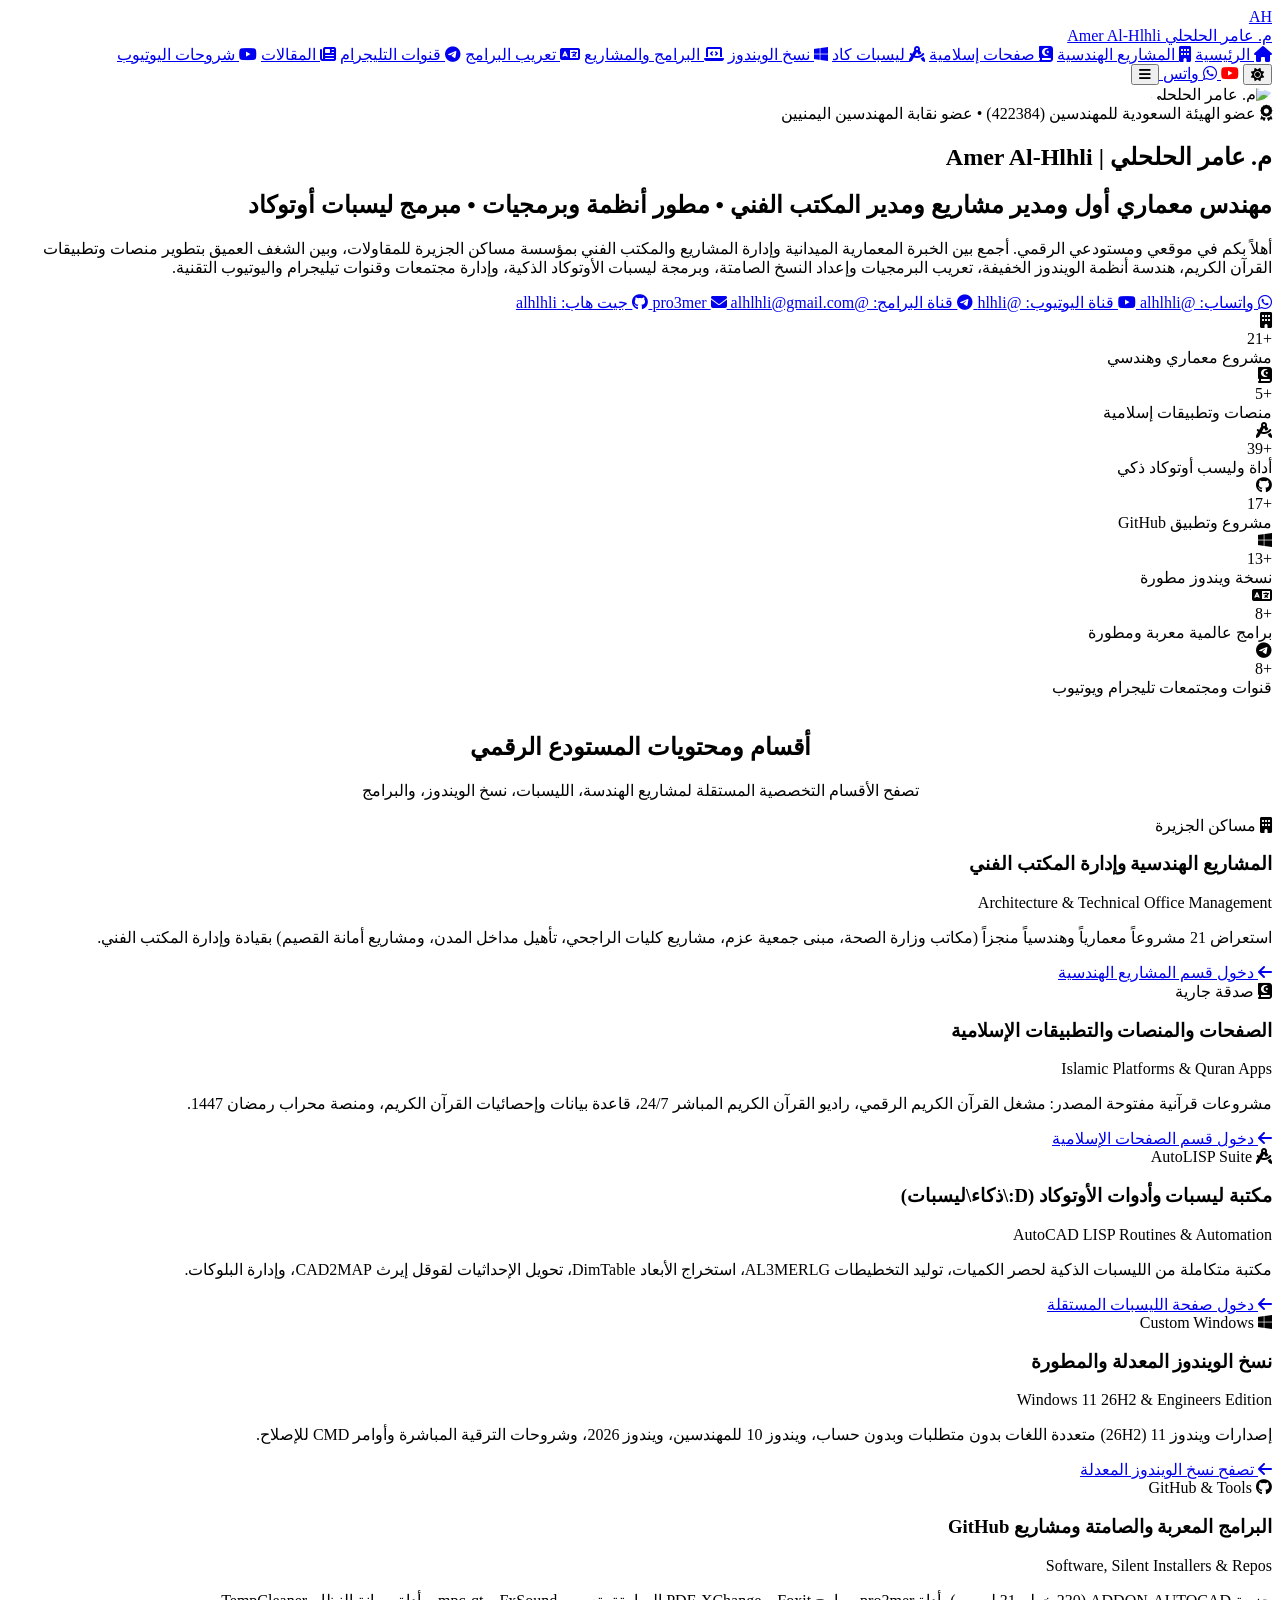
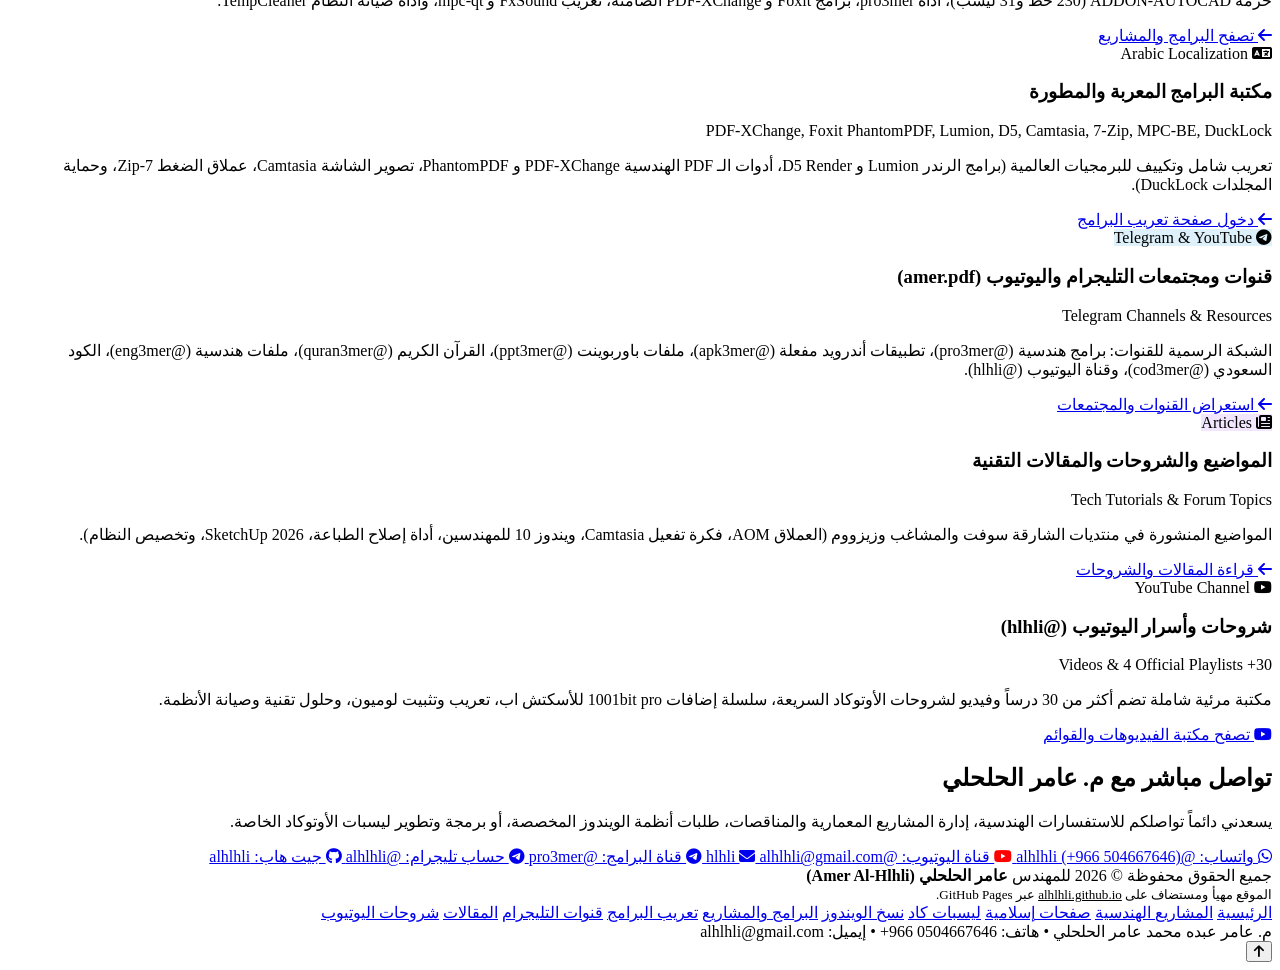
==== commit 0155c417: "Add files via upload" ====
--- a/index.html
+++ b/index.html
@@ -1,1272 +1,410 @@
-<!DOCTYPE html>
-<html lang="ar" dir="rtl">
-<head>
-    <meta charset="UTF-8">
-    <meta name="viewport" content="width=device-width, initial-scale=1.0">
-    <title>السيرة الذاتية - عامر عبده محمد عامر | CV - Amer Abdo Mohammed Amer</title>
-    <link href="https://fonts.googleapis.com/css2?family=Open+Sans:wght@400;600;700&family=Cairo:wght@400;600;700;900&display=swap" rel="stylesheet">
-    <style>
-        :root {
-            --primary-color: #007bff; 
-            --secondary-color: #6c757d; 
-            --accent-color: #28a745; 
-            --page-bg: #eef2f7; 
-            --container-bg: #ffffff;
-            --header-bg: #f8f9fa; 
-            --summary-bg: #f0f9ff; 
-            --dark-text: #212529; 
-            --light-text: #495057; 
-            --card-bg: #ffffff;
-            --border-color: #dee2e6;
-            --card-shadow: 0 5px 15px rgba(0, 0, 0, 0.07); 
-            --card-hover-shadow: 0 8px 25px rgba(0, 0, 0, 0.1);
-            --border-radius: 12px; 
-        }
-
-        body.dark-mode {
-            --primary-color: #0d6efd; 
-            --accent-color: #198754;  
-            --page-bg: #1a1a1a;
-            --container-bg: #2c2c2c;
-            --header-bg: #232323;
-            --summary-bg: #2a3035;
-            --dark-text: #e0e0e0;
-            --light-text: #adb5bd;
-            --card-bg: #343a40;
-            --border-color: #495057;
-            --card-shadow: 0 5px 15px rgba(0, 0, 0, 0.2);
-            --card-hover-shadow: 0 8px 25px rgba(0, 0, 0, 0.3);
-        }
-
-
-        body { 
-            font-family: 'Cairo', 'Open Sans', sans-serif; 
-            margin: 0; 
-            padding: 0; 
-            background-color: var(--page-bg); 
-            color: var(--dark-text); 
-            line-height: 1.8; 
-            font-size: 16px; 
-            transition: background-color 0.3s ease, color 0.3s ease;
-        }
-        html[lang="en"] body { 
-            font-family: 'Open Sans', 'Cairo', sans-serif;
-        }
-
-        .container { 
-            width: 90%; 
-            max-width: 1000px; 
-            margin: 40px auto; 
-            background-color: var(--container-bg); 
-            padding: 0; 
-            border-radius: var(--border-radius); 
-            box-shadow: var(--card-shadow); 
-            overflow: hidden; 
-            transition: background-color 0.3s ease, box-shadow 0.3s ease;
-        }
-        
-        .controls-container { 
-            display: flex;
-            justify-content: space-between; 
-            align-items: center;
-            padding: 15px 40px;
-            background-color: var(--header-bg);
-            border-bottom: 1px solid var(--border-color); 
-            transition: background-color 0.3s ease, border-color 0.3s ease;
-        }
-        .controls-group-left { /* مجموعة أزرار اللغة والطباعة */
-            display: flex;
-            gap: 10px; /* مسافة بين الأزرار */
-        }
-
-
-        #langToggleButton, #printButton {
-            padding: 10px 18px;
-            color: white;
-            border: none;
-            border-radius: 6px;
-            cursor: pointer;
-            font-size: 0.95em;
-            font-weight: 600;
-            transition: background-color 0.25s ease, transform 0.2s ease;
-            box-shadow: 0 2px 4px rgba(0,0,0,0.1);
-        }
-        #langToggleButton { background-color: var(--accent-color); }
-        #printButton { background-color: var(--primary-color); }
-
-        #langToggleButton:hover { background-color: #218838; transform: translateY(-2px); }
-        #printButton:hover { background-color: #0056b3; transform: translateY(-2px); }
-        
-        /* زر الوضع المظلم المتنقل */
-        #floatingThemeToggleButton {
-            position: fixed;
-            bottom: 25px;
-            right: 25px; /* لـ RTL، سيكون أسفل اليسار */
-            width: 50px;
-            height: 50px;
-            background-color: var(--secondary-color);
-            color: white;
-            border: none;
-            border-radius: 50%;
-            cursor: pointer;
-            font-size: 1.5em; /* حجم الأيقونة */
-            font-weight: 600;
-            transition: background-color 0.25s ease, transform 0.2s ease;
-            box-shadow: 0 4px 8px rgba(0,0,0,0.2);
-            display: flex;
-            justify-content: center;
-            align-items: center;
-            z-index: 1000; /* لضمان ظهوره فوق العناصر الأخرى */
-        }
-        #floatingThemeToggleButton:hover { 
-            background-color: #5a6268; 
-            transform: translateY(-2px) scale(1.1);
-        }
-        html[dir="ltr"] #floatingThemeToggleButton {
-            right: auto;
-            left: 25px; /* لـ LTR، سيكون أسفل اليسار */
-        }
-
-
-        header { 
-            display: flex;
-            flex-direction: column; 
-            align-items: center; 
-            text-align: center; 
-            padding: 25px 40px; 
-            background-color: var(--header-bg);
-            border-bottom: 3px solid var(--primary-color); 
-            margin-bottom: 0; 
-            position: relative; 
-            transition: background-color 0.3s ease, border-color 0.3s ease;
-        }
-        
-        .header-main-content { 
-            display: flex;
-            flex-direction: row; 
-            align-items: center;
-            width: 100%;
-            margin-bottom: 20px;
-        }
-
-        .profile-image-container {
-            width: 140px; 
-            height: 140px;
-            border-radius: 50%;
-            background-color: #e0e0e0; 
-            margin-left: 30px; 
-            margin-right: 0; 
-            overflow: hidden;
-            border: 5px solid var(--primary-color); 
-            box-shadow: 0 5px 12px rgba(0,0,0,0.15);
-            flex-shrink: 0; 
-            order: 2; 
-            transition: border-color 0.3s ease;
-        }
-        .profile-image-container img {
-            width: 100%;
-            height: 100%;
-            object-fit: cover;
-        }
-
-        .header-text-content {
-            flex-grow: 1; 
-            order: 1; 
-            text-align: right;
-        }
-
-        .header-text-content h1 { 
-            margin-bottom: 8px; 
-            color: var(--primary-color); 
-            font-size: 2.5em; 
-            font-weight: 900; 
-            transition: color 0.3s ease;
-        }
-        .header-text-content .subtitle { 
-            margin: 5px 0 15px; 
-            font-size: 1.25em; 
-            color: var(--light-text); 
-            font-weight: 600;
-            transition: color 0.3s ease;
-        }
-         .header-text-content > p { 
-            margin: 5px 0;
-            font-size: 1em;
-            color: var(--dark-text);
-            transition: color 0.3s ease;
-        }
-
-        .contact-info {
-            width: 100%; 
-            order: 3; 
-            text-align: center; 
-            margin-top: 25px; 
-            padding-top: 25px; 
-            border-top: 1px dashed var(--border-color); 
-            transition: border-color 0.3s ease;
-        }
-        .contact-info p {
-            margin: 6px 0;
-            font-size: 1em; 
-            color: var(--dark-text);
-            transition: color 0.3s ease;
-        }
-        .contact-info strong { 
-            color: var(--primary-color); 
-            font-weight: 700;
-            transition: color 0.3s ease;
-        }
-        .contact-info a { 
-            color: var(--accent-color); 
-            text-decoration: none;
-            margin: 0 5px;
-            font-weight: 600;
-            transition: color 0.2s ease;
-        }
-        .contact-info a:hover { 
-            text-decoration: underline;
-        }
-        body.dark-mode .contact-info a:hover { color: #38c172; }
-        body:not(.dark-mode) .contact-info a:hover { color: #1e7e34; }
-
-        .icon { 
-            margin-right: 10px; 
-            margin-left: 0;   
-            color: var(--primary-color);
-            font-size: 1.1em; 
-            vertical-align: middle;
-            transition: color 0.3s ease;
-        }
-
-        h2 { 
-            color: var(--primary-color); 
-            border-bottom: 2px solid var(--border-color); 
-            padding-bottom: 15px; 
-            margin-top: 0; 
-            margin-bottom: 25px;
-            font-size: 1.8em; 
-            font-weight: 700;
-            display: flex;
-            align-items: center;
-            transition: color 0.3s ease, border-color 0.3s ease;
-        }
-        h2 .icon { font-size: 0.9em; margin-left:12px; margin-right:0; color: var(--primary-color); transition: color 0.3s ease;} 
-        
-
-        .section { 
-            padding: 30px 40px; 
-            margin-bottom: 0; 
-            transition: background-color 0.3s ease;
-        }
-        #summary.section { 
-            background-color: var(--summary-bg);
-        }
-
-        .section-content {
-            padding: 0; 
-        }
-        .section-content > p { 
-            font-size: 1.05em; 
-            color: var(--light-text);
-            margin-bottom: 20px; 
-            transition: color 0.3s ease;
-        }
-        
-        .job { 
-            margin-bottom: 30px; 
-            padding: 20px 25px; 
-            background-color: var(--card-bg); 
-            border-radius: var(--border-radius);
-            border: 1px solid var(--border-color);
-            border-right: 5px solid var(--accent-color); 
-            position: relative;
-            box-shadow: 0 3px 7px rgba(0,0,0,0.04);
-            transition: background-color 0.3s ease, border-color 0.3s ease, box-shadow 0.3s ease, transform 0.3s ease;
-        }
-        .job:hover {
-            box-shadow: var(--card-hover-shadow);
-            transform: translateY(-3px);
-        }
-
-        .job-title { 
-            font-weight: 700; 
-            font-size: 1.25em; 
-            color: var(--primary-color); 
-            margin-bottom: 6px;
-            transition: color 0.3s ease;
-        }
-        .company-date { 
-            font-style: normal; 
-            color: var(--secondary-color); 
-            margin-bottom: 12px; 
-            font-size: 0.95em;
-            font-weight: 600;
-            transition: color 0.3s ease;
-        }
-        .job ul, .projects-list-regular { 
-            list-style-type: none; 
-            padding-right: 0; 
-            margin-top: 10px;
-        }
-        .job ul li, .projects-list-regular li {
-            margin-bottom: 8px;
-            font-size: 1em;
-            color: var(--light-text);
-            position: relative;
-            padding-right: 30px; 
-            transition: color 0.3s ease;
-        }
-        .job ul li::before, .projects-list-regular li::before { 
-            content: '❖'; 
-            position: absolute;
-            right: 0;
-            top: 1px; 
-            color: var(--accent-color);
-            font-size: 1em; 
-            transition: color 0.3s ease;
-        }
-
-
-        .interactive-card-list {
-            list-style: none;
-            padding: 0;
-            display: grid;
-            grid-template-columns: repeat(auto-fit, minmax(280px, 1fr)); 
-            gap: 20px; 
-        }
-        .interactive-card {
-            background-color: var(--card-bg);
-            border: 1px solid var(--border-color);
-            border-radius: var(--border-radius);
-            padding: 20px; 
-            transition: background-color 0.3s ease, border-color 0.3s ease, transform 0.25s ease, box-shadow 0.25s ease;
-            font-size: 1em;
-            box-shadow: var(--card-shadow);
-            display: flex; 
-            flex-direction: column; 
-        }
-        .interactive-card:hover {
-            transform: translateY(-5px) scale(1.01);
-            box-shadow: var(--card-hover-shadow);
-            border-color: var(--accent-color);
-        }
-        .interactive-card .job-title { 
-             font-size: 1.1em; 
-             color: var(--primary-color);
-             margin-bottom: 6px;
-             transition: color 0.3s ease;
-        }
-        .interactive-card .company-date { 
-            font-size: 0.9em;
-             margin-bottom: 8px;
-             color: var(--secondary-color);
-             transition: color 0.3s ease;
-        }
-        .interactive-card p { 
-            margin-top: 0;
-            margin-bottom: 10px; 
-            color: var(--light-text);
-            transition: color 0.3s ease;
-        }
-        .interactive-card p:last-child {
-             margin-bottom: 0;
-        }
-        .list-item-icon { 
-             margin-left: 10px; 
-             margin-right: 0;
-             color: var(--accent-color); 
-             font-size: 1.05em; 
-             vertical-align: middle;
-             transition: color 0.3s ease;
-        }
-         .interactive-card strong { 
-            color: var(--primary-color); 
-            font-weight: 700; 
-            transition: color 0.3s ease;
-        }
-
-
-        .skills-category { 
-            margin-bottom:30px;
-        }
-        .skills-category:last-child {
-            margin-bottom: 0;
-        }
-        .skills-category > h4 { 
-            color: var(--primary-color); 
-            margin-bottom: 15px; 
-            font-size: 1.25em; 
-            font-weight: 700;
-            display: flex;
-            align-items: center;
-            padding-bottom: 8px;
-            border-bottom: 1px dashed var(--border-color);
-            transition: color 0.3s ease, border-color 0.3s ease;
-        }
-         .skills-category > h4 .list-item-icon { 
-             margin-right: 0; margin-left: 10px; 
-             font-size: 0.95em;
-             color: var(--primary-color);
-             transition: color 0.3s ease;
-        }
-        .skills-list { 
-            list-style: none;
-            padding: 0;
-            margin-top: 8px; 
-        }
-        .skills-list li {
-            margin-bottom: 10px; 
-            font-size: 1em;
-            display: flex; 
-            align-items: center; 
-            color: var(--light-text);
-            transition: color 0.3s ease;
-        }
-        .software-logo-placeholder {
-            display: inline-block;
-            width: 20px; 
-            height: 20px;
-            line-height: 20px;
-            text-align: center;
-            font-size: 1.2em; 
-            color: var(--secondary-color); 
-            margin-left: 8px; 
-            margin-right: 0;
-            vertical-align: middle;
-            transition: color 0.3s ease;
-        }
-        .skills-list .list-item-icon { 
-             margin-right: 0; margin-left: 8px; 
-             font-size: 1em;
-             color: var(--accent-color);
-             transition: color 0.3s ease;
-        }
-        .interactive-card .skills-category-title { 
-            font-weight: 700;
-            color: var(--dark-text);
-            margin-bottom: 12px;
-            font-size: 1.05em;
-            padding-bottom: 6px;
-            transition: color 0.3s ease;
-        }
-        
-        footer {
-            text-align: center;
-            padding: 30px 40px; 
-            margin-top: 0; 
-            font-size: 1em;
-            color: var(--secondary-color);
-            background-color: var(--header-bg); 
-            border-top: 2px solid var(--primary-color); 
-            transition: background-color 0.3s ease, color 0.3s ease, border-color 0.3s ease;
-        }
-        .whatsapp-contact {
-            margin-top: 15px;
-            font-size: 1.05em;
-        }
-        .whatsapp-contact a {
-            color: var(--accent-color);
-            text-decoration: none;
-            font-weight: 600;
-        }
-        .whatsapp-contact a:hover {
-            text-decoration: underline;
-        }
-        .whatsapp-contact .icon {
-            color: var(--accent-color); /* استخدام نفس لون الرابط */
-            font-size: 1.2em;
-        }
-
-
-        /* Language Specific Styling */
-        .lang-en { display: none; } 
-        
-        html[dir="ltr"] body { font-family: 'Open Sans', 'Cairo', sans-serif; }
-        html[dir="ltr"] .controls-container { 
-             /* لا تغيير كبير هنا، اتجاه النص يتحكم به dir */
-        }
-        html[dir="ltr"] .icon { margin-left: 10px; margin-right: 0; } 
-        
-        html[dir="ltr"] .header-main-content {
-            flex-direction: row; 
-        }
-        html[dir="ltr"] .profile-image-container {
-            margin-left: 0; 
-            margin-right: 30px; 
-            order: 1; 
-        }
-        html[dir="ltr"] .header-text-content {
-            order: 2; 
-            text-align: left;
-        }
-         html[dir="ltr"] .header-text-content h1,
-         html[dir="ltr"] .header-text-content .subtitle,
-         html[dir="ltr"] .header-text-content > p {
-            text-align: left;
-        }
-        html[dir="ltr"] .contact-info {
-             text-align: center; 
-        }
-
-        html[dir="ltr"] .job { 
-            border-left: 5px solid var(--accent-color); 
-            border-right: 1px solid var(--border-color); 
-        }
-        html[dir="ltr"] .job::before { 
-            content: none;
-        }
-
-
-        html[dir="ltr"] .software-logo-placeholder {
-            margin-left: 0;
-            margin-right: 8px; 
-        }
-        html[dir="ltr"] .job ul, html[dir="ltr"] .projects-list-regular {
-            padding-left: 0; padding-right:0; 
-        }
-        html[dir="ltr"] .job ul li, html[dir="ltr"] .projects-list-regular li {
-            padding-left: 30px; padding-right: 0; 
-        }
-        html[dir="ltr"] .job ul li::before, html[dir="ltr"] .projects-list-regular li::before { 
-            left: 0; right: auto;
-        }
-        html[dir="ltr"] .interactive-card .list-item-icon { margin-left: 0; margin-right: 10px; }
-        html[dir="ltr"] .skills-category > h4 .list-item-icon { margin-left: 0; margin-right: 10px; }
-        html[dir="ltr"] .skills-list .list-item-icon { margin-left: 0; margin-right: 8px; }
-
-        /* Print Styles */
-        @media print {
-            body {
-                font-size: 9pt !important; /* تصغير إضافي للخط */
-                background-color: #fff !important; 
-                color: #000 !important; 
-                margin: 0;
-                padding: 0;
-                -webkit-print-color-adjust: exact !important; /* لضمان طباعة الألوان إذا وجدت */
-                print-color-adjust: exact !important;
-            }
-            .container {
-                width: 100% !important;
-                max-width: 100% !important;
-                margin: 0 !important;
-                padding: 0.5cm !important; /* هوامش طباعة أقل */
-                box-shadow: none !important;
-                border-radius: 0 !important;
-            }
-            .controls-container, #floatingThemeToggleButton {
-                display: none !important; 
-            }
-            header, .section, footer {
-                padding: 5px 0 !important; 
-                margin-bottom: 10px !important;
-                background-color: transparent !important; 
-                border-color: #ccc !important; 
-            }
-             header { border-bottom: 1px solid #000 !important; padding-bottom:10px !important; }
-             footer { border-top: 1px solid #000 !important; margin-top: 15px; padding-top:10px !important;}
-
-
-            h1, h2, h3, h4, p, li {
-                color: #000 !important; 
-            }
-            h1 { font-size: 16pt !important; }
-            h2 { font-size: 12pt !important; margin-bottom: 8px !important; padding-bottom: 4px !important;}
-            .job-title, .interactive-card .job-title { font-size: 10pt !important; }
-            .company-date, .interactive-card .company-date { font-size: 8pt !important; margin-bottom: 4px !important;}
-            
-            .interactive-card-list {
-                display: flex !important; /* محاولة جعل البطاقات متجاورة */
-                flex-wrap: wrap !important; /* السماح بالالتفاف إذا لم تكن هناك مساحة */
-                gap: 5px !important; /* تقليل المسافة بين البطاقات */
-            }
-            .interactive-card, .job {
-                padding: 8px !important; 
-                margin-bottom: 8px !important;
-                box-shadow: none !important;
-                border: 1px solid #ddd !important; 
-                page-break-inside: avoid !important; 
-                flex: 1 1 200px; /* السماح للبطاقات بالتقلص والتمدد */
-                min-width: 180px; /* حد أدنى لعرض البطاقة */
-            }
-            .profile-image-container {
-                width: 70px !important;
-                height: 70px !important;
-                border-width: 2px !important;
-                margin: 0 10px 10px 0 !important; /* تعديل الهوامش للطباعة */
-            }
-            html[dir="ltr"] .profile-image-container {
-                 margin: 0 0 10px 10px !important;
-            }
-            .header-main-content {
-                margin-bottom: 10px !important; /* تقليل المسافة */
-            }
-            .contact-info {
-                margin-top:10px !important; padding-top:10px !important; font-size: 8pt !important;
-            }
-
-            .icon, .list-item-icon, .software-logo-placeholder {
-                font-size: 0.8em !important; 
-                color: #333 !important;
-            }
-            a { color: #007bff !important; text-decoration: none !important; } 
-            
-            .whatsapp-contact {
-                font-size: 9pt !important;
-                margin-top: 10px !important;
-            }
-            /* لا يمكن إضافة ترقيم الصفحات "س من ص" بشكل موثوق عبر CSS */
-        }
-
-    </style>
-</head>
-<body>
-    <div class="container">
-        <div class="controls-container">
-            <div class="controls-group-left">
-                <div class="lang-toggle-container">
-                    <button id="langToggleButton">Switch to English</button>
-                </div>
-                <div class="print-button-container">
-                    <button id="printButton">
-                        <span lang="ar" class="lang-ar">طباعة</span>
-                        <span lang="en" class="lang-en">Print</span>
-                    </button>
-                </div>
-            </div>
-        </div>
-
-        <button id="floatingThemeToggleButton" aria-label="Toggle theme">
-             ☀️
-        </button>
-
-
-        <header>
-            <div class="header-main-content">
-                <div class="profile-image-container">
-                    </div>
-                <div class="header-text-content">
-                    <h1>
-                        <span lang="ar" class="lang-ar">عامر عبده محمد عامر</span>
-                        <span lang="en" class="lang-en">Amer Abdo Mohammed Amer</span>
-                    </h1>
-                    <p class="subtitle">
-                        <span lang="ar" class="lang-ar">مهندس معماري وتخطيط</span>
-                        <span lang="en" class="lang-en">Architect and Planner</span>
-                    </p>
-                    <p>
-                        <span lang="ar" class="lang-ar">عضوية هيئة المهندسين السعوديين: 422384</span>
-                        <span lang="en" class="lang-en">Saudi Council of Engineers Membership: 422384</span>
-                    </p>
-                </div>
-            </div>
-            <div class="contact-info">
-                <p>
-                    <span class="icon">📞</span>
-                    <strong>
-                        <span lang="ar" class="lang-ar">الجوال:</span>
-                        <span lang="en" class="lang-en">Mobile:</span>
-                    </strong> 
-                    <a href="tel:+966593978687">+966593978687</a> | <a href="tel:+966504667646">+966504667646</a>
-                </p>
-                <p>
-                    <span class="icon">📧</span>
-                    <strong>
-                        <span lang="ar" class="lang-ar">البريد الإلكتروني:</span>
-                        <span lang="en" class="lang-en">Email:</span>
-                    </strong> 
-                    <a href="mailto:alhlhli@gmail.com">alhlhli@gmail.com</a> | <a href="mailto:Amer@msaken-aljazeera.com">Amer@msaken-aljazeera.com</a>
-                </p>
-                <p>
-                    <span class="icon">📍</span>
-                    <strong>
-                        <span lang="ar" class="lang-ar">العنوان:</span>
-                        <span lang="en" class="lang-en">Address:</span>
-                    </strong> 
-                    <span lang="ar" class="lang-ar">القصيم - بريدة، المملكة العربية السعودية</span>
-                    <span lang="en" class="lang-en">Al-Qassim - Buraydah, Saudi Arabia</span>
-                </p>
-                <p>
-                    <span class="icon">🔗</span>
-                    <strong>LinkedIn:</strong> 
-                    <a href="https://linkedin.com/alhlhli" target="_blank">linkedin.com/alhlhli</a>
-                </p>
-            </div>
-        </header>
-
-        <section id="summary" class="section">
-            <h2>
-                <span class="icon">👤</span>
-                <span lang="ar" class="lang-ar">الملخص المهني</span>
-                <span lang="en" class="lang-en">Professional Summary</span>
-            </h2>
-            <div class="section-content">
-                <p>
-                    <span lang="ar" class="lang-ar">مهندس معماري وتخطيط بخبرة عملية تزيد عن 10 سنوات في التصميم المعماري، الإشراف، وإدارة المشاريع السكنية، التجارية، الثقافية، والصناعية في اليمن والمملكة العربية السعودية. متمكن من استخدام أحدث البرامج الهندسية مثل Revit، AutoCAD، 3Ds Max، وبرامج إدارة المشاريع كـ Primavera و MS Project. حاصل على دبلوم إدارة المشاريع الاحترافية (BMP) وعضو بالهيئة السعودية للمهندسين. أسعى لتوظيف خبراتي الواسعة في قيادة وتنفيذ مشاريع معمارية مبتكرة ذات جودة عالية، والمساهمة في تحقيق رؤى طموحة.</span>
-                    <span lang="en" class="lang-en">Architect and Planner with over 10 years of practical experience in architectural design, supervision, and project management for residential, commercial, cultural, and industrial projects in Yemen and Saudi Arabia. Proficient in using the latest engineering software such as Revit, AutoCAD, 3Ds Max, and project management tools like Primavera and MS Project. Holds a Professional Project Management Diploma (BMP) and is a member of the Saudi Council of Engineers. Seeking to leverage extensive expertise in leading and executing innovative, high-quality architectural projects and contributing to ambitious visions.</span>
-                </p>
-            </div>
-        </section>
-
-        <section id="experience" class="section">
-            <h2>
-                <span class="icon">💼</span>
-                <span lang="ar" class="lang-ar">الخبرات المهنية</span>
-                <span lang="en" class="lang-en">Professional Experience</span>
-            </h2>
-            <div class="section-content">
-                <div class="job">
-                    <p class="job-title">
-                        <span lang="ar" class="lang-ar">مهندس معماري أول ومدير مشاريع</span>
-                        <span lang="en" class="lang-en">Senior Architect and Project Manager</span>
-                    </p>
-                    <p class="company-date">
-                        <span lang="ar" class="lang-ar">مؤسسة مساكن الجزيرة للمقاولات – القصيم، المملكة العربية السعودية (2018 – حتى الآن)</span>
-                        <span lang="en" class="lang-en">Masaken Aljazeera Contracting Est. – Al-Qassim, Saudi Arabia (2018 – Present)</span>
-                    </p>
-                    <ul>
-                        <li>
-                            <span lang="ar" class="lang-ar">إنشاء ومتابعة الجداول الزمنية لمشاريع المؤسسة (2020-2024).</span>
-                            <span lang="en" class="lang-en">Creating and monitoring project timelines for the organization (2020-2024).</span>
-                        </li>
-                        <li>
-                            <span lang="ar" class="lang-ar">إنشاء ومتابعة خطط العمل والجودة والمخاطر للمشاريع (2020-2024).</span>
-                            <span lang="en" class="lang-en">Developing and monitoring work plans, quality, and risk management for projects (2020-2024).</span>
-                        </li>
-                        <li>
-                            <span lang="ar" class="lang-ar">مهندس معماري ومصمم داخلي وخارجي، وحساب الكميات وتسعير المناقصات (2018-2023).</span>
-                            <span lang="en" class="lang-en">Architect, interior/exterior designer, quantity surveyor, and tender pricing (2018-2023).</span>
-                        </li>
-                        <li>
-                            <span lang="ar" class="lang-ar">أعمال معمارية متفرقة للمؤسسة (2018-الآن).</span>
-                            <span lang="en" class="lang-en">Various architectural works for the institution (2018-Present).</span>
-                        </li>
-                    </ul>
-                    <p>
-                        <strong>
-                            <span lang="ar" class="lang-ar">أبرز المشاريع المنجزة مع المؤسسة:</span>
-                            <span lang="en" class="lang-en">Key Accomplished Projects with the Institution:</span>
-                        </strong>
-                    </p>
-                    <ul class="projects-list-regular">
-                        <li>
-                            <span lang="ar" class="lang-ar">مهندس معماري وحاسب كميات لمشروع مكتب إداري وزارة الصحة (2024).</span>
-                            <span lang="en" class="lang-en">Architect and Quantity Surveyor for Ministry of Health administrative office project (2024).</span>
-                        </li>
-                        <li>
-                            <span lang="ar" class="lang-ar">مهندس معماري وحاسب كميات لمشروع مبنى جمعية عزم (2024).</span>
-                            <span lang="en" class="lang-en">Architect and Quantity Surveyor for Azm Association building project (2024).</span>
-                        </li>
-                        <li>
-                            <span lang="ar" class="lang-ar">حساب كميات مشاريع الطرق والإشارات المرورية – بريدة (2024).</span>
-                            <span lang="en" class="lang-en">Quantity surveying for road and traffic signal projects – Buraydah (2024).</span>
-                        </li>
-                        <li>
-                            <span lang="ar" class="lang-ar">مدير مشروع إعادة تأهيل مدخل بريدة الشرقي باتجاه الرياض (2023).</span>
-                            <span lang="en" class="lang-en">Project Manager for rehabilitation of Buraydah's eastern entrance towards Riyadh (2023).</span>
-                        </li>
-                        <li>
-                            <span lang="ar" class="lang-ar">مدير مشروع استكمال سكن الطلاب بكليات سليمان الراجحي – البكيرية (2023).</span>
-                            <span lang="en" class="lang-en">Project Manager for completion of student housing at Sulaiman Al Rajhi Colleges – Al Bukayriyah (2023).</span>
-                        </li>
-                         <li>
-                            <span lang="ar" class="lang-ar">مدير مشروع ترميم الابتدائية 193 حي القدس - الرياض.</span>
-                            <span lang="en" class="lang-en">Project Manager for restoration of Elementary School 193, Al-Quds District - Riyadh.</span>
-                        </li>
-                        <li>
-                            <span lang="ar" class="lang-ar">مصمم داخلي لمشروع صيانة وترميم مركز الملك خالد الحضاري – بريدة (2023).</span>
-                            <span lang="en" class="lang-en">Interior Designer for King Khalid Cultural Center maintenance and restoration project – Buraydah (2023).</span>
-                        </li>
-                        <li>
-                            <span lang="ar" class="lang-ar">نائب مدير مشروع فلل صحار (14 فيلا) – الراجحي – بريدة (2022).</span>
-                            <span lang="en" class="lang-en">Deputy Project Manager for Sohar Villas (14 villas) – Al-Rajhi – Buraydah (2022).</span>
-                        </li>
-                        <li>
-                            <span lang="ar" class="lang-ar">نائب مدير مشروع شقق البساتين الراجحي (153 شقة) – بريدة (2021).</span>
-                            <span lang="en" class="lang-en">Deputy Project Manager for Al Basateen Al Rajhi Apartments (153 units) – Buraydah (2021).</span>
-                        </li>
-                         <li>
-                            <span lang="ar" class="lang-ar">مدير مشروع الصيانة الطارئة لمبنى التعليم العالمي – الرياض (2021).</span>
-                            <span lang="en" class="lang-en">Project Manager for emergency maintenance of the Global Education Building – Riyadh (2021).</span>
-                        </li>
-                        <li>
-                            <span lang="ar" class="lang-ar">مدير مشروع استكمال ابتدائية تحفيظ القرآن الثانية – الفويلق – القصيم (2020).</span>
-                            <span lang="en" class="lang-en">Project Manager for completion of the Second Quran Memorization Elementary School – Al Fuwayliq – Al-Qassim (2020).</span>
-                        </li>
-                        <li>
-                            <span lang="ar" class="lang-ar">مهندس معماري وحاسب كميات مشروع انشاء مبنى ضيافة الأمانة (2019).</span>
-                            <span lang="en" class="lang-en">Architect and Quantity Surveyor for Amanah Guesthouse construction project (2019).</span>
-                        </li>
-                        <li>
-                            <span lang="ar" class="lang-ar">إعادة تصميم مساقط وواجهات وموقع عام مبنى ضيافة أمانة القصيم (2019).</span>
-                            <span lang="en" class="lang-en">Redesign of plans, facades, and site layout for Al-Qassim Amanah Guesthouse (2019).</span>
-                        </li>
-                    </ul>
-                </div>
-                <div class="job">
-                    <p class="job-title">
-                        <span lang="ar" class="lang-ar">مدير المكتب الهندسي</span>
-                        <span lang="en" class="lang-en">Head of Engineering Office</span>
-                    </p>
-                    <p class="company-date">
-                        <span lang="ar" class="lang-ar">شركة دليل الواحات – الحديدة، اليمن (أبريل 2016 – أبريل 2018)</span>
-                        <span lang="en" class="lang-en">Daleel AlWahat Co. – Hodeidah, Yemen (April 2016 – April 2018)</span>
-                    </p>
-                    <ul>
-                        <li>
-                            <span lang="ar" class="lang-ar">إدارة جميع التصاميم المعمارية والفريق الهندسي (تصميم، تنفيذ، إشراف).</span>
-                            <span lang="en" class="lang-en">Managed all architectural designs and the engineering team (design, execution, supervision).</span>
-                        </li>
-                        <li>
-                            <span lang="ar" class="lang-ar">تصميم وإشراف القرية السياحية - مشروع القرى السكنية السياحية (2016).</span>
-                            <span lang="en" class="lang-en">Design and supervision of the Tourist Village - Residential Tourist Villages project (2016).</span>
-                        </li>
-                        <li>
-                            <span lang="ar" class="lang-ar">تصميم وإشراف الشاليهات الخاصة - مشروع القرى السكنية السياحية (2017).</span>
-                            <span lang="en" class="lang-en">Design and supervision of Private Chalets - Residential Tourist Villages project (2017).</span>
-                        </li>
-                         <li>
-                            <span lang="ar" class="lang-ar">تصميم مواقف قاطرات الهيئة العامة للنقل – الحديدة (2017).</span>
-                            <span lang="en" class="lang-en">Design of truck parking for the General Transport Authority – Hodeidah (2017).</span>
-                        </li>
-                    </ul>
-                </div>
-                <div class="job">
-                    <p class="job-title">
-                        <span lang="ar" class="lang-ar">مدير المشاريع الهندسية</span>
-                        <span lang="en" class="lang-en">Manager of Engineering Projects</span>
-                    </p>
-                    <p class="company-date">
-                        <span lang="ar" class="lang-ar">مؤسسة خير أمة التنموية الخيرية – اليمن (2014 – 2016)</span>
-                        <span lang="en" class="lang-en">Khayr Ummah Developmental Charity Foundation – Yemen (2014 – 2016)</span>
-                    </p>
-                    <ul>
-                        <li>
-                            <span lang="ar" class="lang-ar">إدارة وتنسيق المشاريع الهندسية التابعة للمؤسسة.</span>
-                            <span lang="en" class="lang-en">Managed and coordinated engineering projects for the foundation.</span>
-                        </li>
-                    </ul>
-                </div>
-                <div class="job">
-                    <p class="job-title">
-                        <span lang="ar" class="lang-ar">مدير وحدة التصاميم المعمارية ومدرب برامج معمارية</span>
-                        <span lang="en" class="lang-en">Head of Architectural Design Unit & Architectural Software Trainer</span>
-                    </p>
-                    <p class="company-date">
-                        <span lang="ar" class="lang-ar">استاتيكا للاستشارات الهندسية – صنعاء، اليمن (يونيو 2013 – أبريل 2016)</span>
-                        <span lang="en" class="lang-en">Statica Engineering Consultants – Sana'a, Yemen (June 2013 – April 2016)</span>
-                    </p>
-                    <ul>
-                        <li>
-                            <span lang="ar" class="lang-ar">إدارة وتصميم المشاريع المعمارية بالمكتب.</span>
-                            <span lang="en" class="lang-en">Managed and designed architectural projects at the office.</span>
-                        </li>
-                        <li>
-                            <span lang="ar" class="lang-ar">تدريب على معظم البرامج المعمارية لعدة معاهد تدريبية.</span>
-                            <span lang="en" class="lang-en">Trained on most architectural software for several training institutes.</span>
-                        </li>
-                    </ul>
-                </div>
-                <div class="job">
-                    <p class="job-title">
-                        <span lang="ar" class="lang-ar">معيد، قسم الحاسوب</span>
-                        <span lang="en" class="lang-en">Teaching Assistant, Computer Department</span>
-                    </p>
-                    <p class="company-date">
-                        <span lang="ar" class="lang-ar">جامعة العلوم والتكنولوجيا، كلية الهندسة – صنعاء، اليمن (2014 – 2015)</span>
-                        <span lang="en" class="lang-en">University of Science and Technology, Faculty of Engineering – Sana'a, Yemen (2014 – 2015)</span>
-                    </p>
-                    <ul>
-                        <li>
-                            <span lang="ar" class="lang-ar">تدريس مادة الحاسوب لطلاب كلية الهندسة.</span>
-                            <span lang="en" class="lang-en">Taught computer courses to engineering students.</span>
-                        </li>
-                    </ul>
-                </div>
-            </div>
-        </section>
-
-        <section id="key-projects" class="section">
-            <h2>
-                <span class="icon">🌟</span>
-                <span lang="ar" class="lang-ar">محفظة مشاريع بارزة (مستقلة ومتنوعة)</span>
-                <span lang="en" class="lang-en">Key Projects Portfolio (Freelance & Various)</span>
-            </h2>
-            <div class="section-content interactive-card-list">
-                <div class="interactive-card">
-                    <p class="job-title"><span class="list-item-icon">🏠</span><span lang="ar" class="lang-ar">تصميم والإشراف على مبانٍ سكنية</span><span lang="en" class="lang-en">Design and Supervision of Residential Buildings</span></p>
-                    <p class="company-date"><span lang="ar" class="lang-ar">أكثر من 120 مبنى في اليمن والسعودية (2009-2021)</span><span lang="en" class="lang-en">Over 120 buildings in Yemen and Saudi Arabia (2009-2021)</span></p>
-                </div>
-                <div class="interactive-card">
-                    <p class="job-title"><span class="list-item-icon">🕌</span><span lang="ar" class="lang-ar">تصميم معماري لمسجد ومول تجاري</span><span lang="en" class="lang-en">Architectural Design of a Mosque and Commercial Mall</span></p>
-                    <p class="company-date"><span lang="ar" class="lang-ar">بريدة (2019)</span><span lang="en" class="lang-en">Buraydah (2019)</span></p>
-                </div>
-                <div class="interactive-card">
-                    <p class="job-title"><span class="list-item-icon">🎭</span><span lang="ar" class="lang-ar">تصميم داخلي لثلاثة مسارح</span><span lang="en" class="lang-en">Interior Design for Three Theaters</span></p>
-                    <p class="company-date"><span lang="ar" class="lang-ar">الدمام، حفر الباطن، جيزان (2018)</span><span lang="en" class="lang-en">Dammam, Hafar Al-Batin, Jizan (2018)</span></p>
-                </div>
-                <div class="interactive-card">
-                    <p class="job-title"><span class="list-item-icon">🏙️</span><span lang="ar" class="lang-ar">تخطيط وتصميم وإسقاط مدينة المدائن السكنية</span><span lang="en" class="lang-en">Planning, Design, and Layout of Al-Mada'in Residential City</span></p>
-                    <p class="company-date"><span lang="ar" class="lang-ar">مأرب (2018)</span><span lang="en" class="lang-en">Ma'rib (2018)</span></p>
-                </div>
-                <div class="interactive-card">
-                    <p class="job-title"><span class="list-item-icon">🏞️</span><span lang="ar" class="lang-ar">تصميم وإشراف منتزه إقليم سبأ السياحي</span><span lang="en" class="lang-en">Design and Supervision of Saba Region Tourist Park</span></p>
-                    <p class="company-date"><span lang="ar" class="lang-ar">مأرب (2018)</span><span lang="en" class="lang-en">Ma'rib (2018)</span></p>
-                </div>
-                 <div class="interactive-card">
-                    <p class="job-title"><span class="list-item-icon">🍽️</span><span lang="ar" class="lang-ar">تصميم مطاعم ملوك سبأ السياحي</span><span lang="en" class="lang-en">Design of Kings of Saba Tourist Restaurants</span></p>
-                    <p class="company-date"><span lang="ar" class="lang-ar">مأرب (2017)</span><span lang="en" class="lang-en">Ma'rib (2017)</span></p>
-                </div>
-                <div class="interactive-card">
-                    <p class="job-title"><span class="list-item-icon">🛒</span><span lang="ar" class="lang-ar">تصميم سوق تجاري (308 محل تجاري)</span><span lang="en" class="lang-en">Design of a Commercial Market (308 shops)</span></p>
-                    <p class="company-date"><span lang="ar" class="lang-ar">صنعاء (2016)</span><span lang="en" class="lang-en">Sana'a (2016)</span></p>
-                </div>
-                <div class="interactive-card">
-                    <p class="job-title"><span class="list-item-icon">🏥</span><span lang="ar" class="lang-ar">تصميم مستشفى الفجر الجديد</span><span lang="en" class="lang-en">Design of Al-Fajr Al-Jadeed Hospital</span></p>
-                    <p class="company-date"><span lang="ar" class="lang-ar">الحديدة (2014)</span><span lang="en" class="lang-en">Hodeidah (2014)</span></p>
-                </div>
-                <div class="interactive-card">
-                    <p class="job-title"><span class="list-item-icon">⚓</span><span lang="ar" class="lang-ar">مشارك في تصميم تطوير الكلية البحرية</span><span lang="en" class="lang-en">Participation in Design Development of Naval College</span></p>
-                    <p class="company-date"><span lang="ar" class="lang-ar">الحديدة (2014)</span><span lang="en" class="lang-en">Hodeidah (2014)</span></p>
-                </div>
-                <div class="interactive-card">
-                    <p class="job-title"><span class="list-item-icon">🎉</span><span lang="ar" class="lang-ar">تصميم صالة أفراح البعداني</span><span lang="en" class="lang-en">Design of Al-Ba'adani Wedding Hall</span></p>
-                    <p class="company-date"><span lang="ar" class="lang-ar">صنعاء (2014)</span><span lang="en" class="lang-en">Sana'a (2014)</span></p>
-                </div>
-                <div class="interactive-card">
-                    <p class="job-title"><span class="list-item-icon">🏨</span><span lang="ar" class="lang-ar">تصميم وإشراف فندق المقدمي</span><span lang="en" class="lang-en">Design and Supervision of Al-Moqdami Hotel</span></p>
-                    <p class="company-date"><span lang="ar" class="lang-ar">عمران (2013)</span><span lang="en" class="lang-en">Amran (2013)</span></p>
-                </div>
-                 <div class="interactive-card">
-                    <p class="job-title"><span class="list-item-icon">🧱</span><span lang="ar" class="lang-ar">تصميم ودراسة الكميات لمجمع الفرقان</span><span lang="en" class="lang-en">Design and Quantity Surveying for Al-Furqan Complex</span></p>
-                    <p class="company-date"><span lang="ar" class="lang-ar">عمران (2012)</span><span lang="en" class="lang-en">Amran (2012)</span></p>
-                </div>
-                 <div class="interactive-card">
-                    <p class="job-title"><span class="list-item-icon">💧</span><span lang="ar" class="lang-ar">تصميم ودراسة كميات مغسلة الموتى لعدد من المساجد</span><span lang="en" class="lang-en">Design and Quantity Surveying of Ghusl Facilities for Mosques</span></p>
-                    <p class="company-date"><span lang="ar" class="lang-ar">عمران (2012)</span><span lang="en" class="lang-en">Amran (2012)</span></p>
-                </div>
-                <div class="interactive-card">
-                    <p class="job-title"><span class="list-item-icon">🕊️</span><span lang="ar" class="lang-ar">عمل رؤية تصميمية لمبنى دار الأيتام</span><span lang="en" class="lang-en">Conceptual Design for Orphanage Building</span></p>
-                    <p class="company-date"><span lang="ar" class="lang-ar">عمران (2010)</span><span lang="en" class="lang-en">Amran (2010)</span></p>
-                </div>
-            </div>
-        </section>
-
-        <section id="education" class="section">
-            <h2>
-                <span class="icon">🎓</span>
-                <span lang="ar" class="lang-ar">المؤهلات العلمية</span>
-                <span lang="en" class="lang-en">Education</span>
-            </h2>
-            <div class="section-content interactive-card-list">
-                <div class="interactive-card">
-                    <p class="job-title">
-                        <span class="list-item-icon">📚</span>
-                        <span lang="ar" class="lang-ar">تمهيدي ماجستير</span>
-                        <span lang="en" class="lang-en">Master's Preliminary Year</span>
-                    </p>
-                    <p class="company-date">
-                        <span lang="ar" class="lang-ar">جامعة العلوم والتكنولوجيا، اليمن (2015)</span>
-                        <span lang="en" class="lang-en">University of Science and Technology, Yemen (2015)</span>
-                    </p>
-                </div>
-                <div class="interactive-card">
-                    <p class="job-title">
-                        <span class="list-item-icon">📜</span>
-                        <span lang="ar" class="lang-ar">بكالوريوس هندسة معمارية</span>
-                        <span lang="en" class="lang-en">Bachelor of Architecture</span>
-                    </p>
-                    <p class="company-date">
-                        <span lang="ar" class="lang-ar">كلية الهندسة، جامعة صنعاء، اليمن (2013)</span>
-                        <span lang="en" class="lang-en">Faculty of Engineering, Sana'a University, Yemen (2013)</span>
-                    </p>
-                </div>
-            </div>
-        </section>
-
-        <section id="courses" class="section">
-            <h2>
-                <span class="icon">🔖</span>
-                <span lang="ar" class="lang-ar">الدورات التدريبية والشهادات</span>
-                <span lang="en" class="lang-en">Training Courses & Certifications</span>
-            </h2>
-            <div class="section-content">
-                <ul class="interactive-card-list">
-                    <li class="interactive-card">
-                        <span class="list-item-icon">🏅</span><strong><span lang="ar" class="lang-ar">دبلوم إدارة المشاريع الاحترافية (BMP)</span><span lang="en" class="lang-en">Professional Project Management Diploma (BMP)</span></strong> (2024)
-                    </li>
-                    <li class="interactive-card">
-                        <span class="list-item-icon">🗣️</span><span lang="ar" class="lang-ar">دورات في اللغة الإنجليزية</span><span lang="en" class="lang-en">English Language Courses</span> (2013-2014)
-                    </li>
-                    <li class="interactive-card">
-                        <span class="list-item-icon">💡</span><span lang="ar" class="lang-ar">دورات متنوعة في التنمية البشرية</span><span lang="en" class="lang-en">Various Human Development Courses</span> (2010-2013)
-                    </li>
-                    <li class="interactive-card">
-                        <span class="list-item-icon">📐</span><span lang="ar" class="lang-ar">دورات في البرامج الهندسية</span><span lang="en" class="lang-en">Courses in Engineering Software</span> (2010-2013)
-                    </li>
-                    <li class="interactive-card">
-                        <span class="list-item-icon">📸</span><span lang="ar" class="lang-ar">دورة في فن التصوير</span><span lang="en" class="lang-en">Course in Photography Art</span> (2013)
-                    </li>
-                    <li class="interactive-card">
-                        <span class="list-item-icon">💻</span><span lang="ar" class="lang-ar">دبلوم كامبردج لتقنية المعلومات</span><span lang="en" class="lang-en">Cambridge Diploma in IT Skills</span> (2014)
-                    </li>
-                    <li class="interactive-card">
-                        <span class="list-item-icon">🖱️</span><span lang="ar" class="lang-ar">دبلوم الرخصة الدولية لقيادة الحاسوب</span><span lang="en" class="lang-en">International Computer Driving License (ICDL)</span> (2009)
-                    </li>
-                     <li class="interactive-card">
-                        <span class="list-item-icon">👨‍🏫</span><span lang="ar" class="lang-ar">مدرب برامج معمارية للعديد من المعاهد التدريبية الهندسية – صنعاء</span><span lang="en" class="lang-en">Architectural Software Trainer for several engineering training institutes – Sana'a</span> (2014)
-                    </li>
-                </ul>
-            </div>
-        </section>
-
-        <section id="skills" class="section">
-            <h2>
-                <span class="icon">🛠️</span>
-                <span lang="ar" class="lang-ar">المهارات</span>
-                <span lang="en" class="lang-en">Skills</span>
-            </h2>
-            <div class="section-content">
-                <div class="skills-category">
-                    <h4> 
-                        <span class="list-item-icon">🌍</span>
-                        <span lang="ar" class="lang-ar">اللغات</span><span lang="en" class="lang-en">Languages</span>
-                    </h4>
-                    <ul class="interactive-card-list">
-                        <li class="interactive-card"><span class="list-item-icon">🇸🇦</span><span lang="ar" class="lang-ar">العربية: اللغة الأم</span><span lang="en" class="lang-en">Arabic: Mother Tongue</span></li>
-                        <li class="interactive-card"><span class="list-item-icon">🇬🇧</span><span lang="ar" class="lang-ar">الإنجليزية: جيد جداً</span><span lang="en" class="lang-en">English: Very Good</span></li>
-                    </ul>
-                </div>
-
-                <div class="skills-category">
-                    <h4>
-                        <span class="list-item-icon">💻</span>
-                        <span lang="ar" class="lang-ar">المهارات الحاسوبية</span><span lang="en" class="lang-en">Software Proficiency</span>
-                    </h4>
-                    <div class="interactive-card-list"> 
-                        <div class="interactive-card">
-                            <p class="skills-category-title"><span lang="ar" class="lang-ar">التصميم والرسم الهندسي (CAD/BIM)</span><span lang="en" class="lang-en">CAD/BIM Design & Drafting</span></p>
-                            <ul class="skills-list">
-                                <li><span class="software-logo-placeholder">💠</span><span class="list-item-icon">✔️</span>AutoCAD (<span lang="ar" class="lang-ar">احتراف</span><span lang="en" class="lang-en">Professional</span>)</li>
-                                <li><span class="software-logo-placeholder">💠</span><span class="list-item-icon">✔️</span>AutoCAD Architecture (<span lang="ar" class="lang-ar">احتراف</span><span lang="en" class="lang-en">Professional</span>)</li>
-                                <li><span class="software-logo-placeholder">💠</span><span class="list-item-icon">✔️</span>Revit BIM (<span lang="ar" class="lang-ar">احتراف</span><span lang="en" class="lang-en">Professional</span>)</li>
-                                <li><span class="software-logo-placeholder">💠</span><span class="list-item-icon">🔸</span>ArchiCAD (<span lang="ar" class="lang-ar">متوسط</span><span lang="en" class="lang-en">Intermediate</span>)</li>
-                            </ul>
-                        </div>
-                        <div class="interactive-card">
-                            <p class="skills-category-title"><span lang="ar" class="lang-ar">النمذجة ثلاثية الأبعاد والإخراج</span><span lang="en" class="lang-en">3D Modeling & Rendering</span></p>
-                            <ul class="skills-list">
-                                <li><span class="software-logo-placeholder">💠</span><span class="list-item-icon">✔️</span>3Ds Max (<span lang="ar" class="lang-ar">احتراف</span><span lang="en" class="lang-en">Professional</span>)</li>
-                                <li><span class="software-logo-placeholder">💠</span><span class="list-item-icon">✔️</span>V-Ray (<span lang="ar" class="lang-ar">احتراف</span><span lang="en" class="lang-en">Professional</span>)</li>
-                                <li><span class="software-logo-placeholder">💠</span><span class="list-item-icon">✔️</span>SketchUp (<span lang="ar" class="lang-ar">احتراف</span><span lang="en" class="lang-en">Professional</span>)</li>
-                                <li><span class="software-logo-placeholder">💠</span><span class="list-item-icon">✔️</span>Lumion (<span lang="ar" class="lang-ar">احتراف</span><span lang="en" class="lang-en">Professional</span>)</li>
-                                <li><span class="software-logo-placeholder">💠</span><span class="list-item-icon">✔️</span>Twinmotion (<span lang="ar" class="lang-ar">احتراف</span><span lang="en" class="lang-en">Professional</span>)</li>
-                                <li><span class="software-logo-placeholder">💠</span><span class="list-item-icon">✔️</span>Enscape (<span lang="ar" class="lang-ar">احتراف</span><span lang="en" class="lang-en">Professional</span>)</li>
-                                <li><span class="software-logo-placeholder">💠</span><span class="list-item-icon">✔️</span>Artlantis (<span lang="ar" class="lang-ar">احتراف</span><span lang="en" class="lang-en">Professional</span>)</li>
-                            </ul>
-                        </div>
-                        <div class="interactive-card">
-                             <p class="skills-category-title"><span lang="ar" class="lang-ar">الجرافيكس وتحرير الصور والفيديو</span><span lang="en" class="lang-en">Graphics, Image & Video Editing</span></p>
-                            <ul class="skills-list">
-                                <li><span class="software-logo-placeholder">💠</span><span class="list-item-icon">✔️</span>Photoshop (<span lang="ar" class="lang-ar">احتراف</span><span lang="en" class="lang-en">Professional</span>)</li>
-                                <li><span class="software-logo-placeholder">💠</span><span class="list-item-icon">🔸</span>After Effects (<span lang="ar" class="lang-ar">متوسط</span><span lang="en" class="lang-en">Intermediate</span>)</li>
-                            </ul>
-                        </div>
-                        <div class="interactive-card">
-                            <p class="skills-category-title"><span lang="ar" class="lang-ar">إدارة المشاريع والمكتبية</span><span lang="en" class="lang-en">Project Management & Office Suite</span></p>
-                             <ul class="skills-list">
-                                <li><span class="software-logo-placeholder">💠</span><span class="list-item-icon">✔️</span>MS Project (<span lang="ar" class="lang-ar">احتراف</span><span lang="en" class="lang-en">Professional</span>)</li>
-                                <li><span class="software-logo-placeholder">💠</span><span class="list-item-icon">✔️</span>Primavera (<span lang="ar" class="lang-ar">احتراف</span><span lang="en" class="lang-en">Professional</span>)</li>
-                                <li><span class="software-logo-placeholder">💠</span><span class="list-item-icon">✔️</span>MS Office Suite (Word, Excel, PowerPoint) (<span lang="ar" class="lang-ar">احتراف</span><span lang="en" class="lang-en">Professional</span>)</li>
-                            </ul>
-                        </div>
-                         <div class="interactive-card">
-                             <p class="skills-category-title"><span lang="ar" class="lang-ar">برامج هندسية أخرى</span><span lang="en" class="lang-en">Other Engineering Software</span></p>
-                             <ul class="skills-list">
-                                <li><span class="software-logo-placeholder">💠</span><span class="list-item-icon">🔸</span>Civil3D (<span lang="ar" class="lang-ar">متوسط</span><span lang="en" class="lang-en">Intermediate</span>)</li>
-                            </ul>
-                        </div>
-                    </div>
-                </div>
-
-                <div class="skills-category">
-                    <h4>
-                        <span class="list-item-icon">⚙️</span>
-                        <span lang="ar" class="lang-ar">مهارات أخرى</span><span lang="en" class="lang-en">Other Skills</span>
-                    </h4>
-                    <ul class="interactive-card-list">
-                        <li class="interactive-card"><span class="list-item-icon">🔧</span><span lang="ar" class="lang-ar">صيانة وبرمجة أجهزة الكمبيوتر وإصلاح المشاكل التقنية</span><span lang="en" class="lang-en">Computer hardware/software maintenance and troubleshooting</span></li>
-                        <li class="interactive-card"><span class="list-item-icon">🚀</span><span lang="ar" class="lang-ar">قدرة عالية على تعلم البرامج الحديثة ومتابعة كل جديد في مجال الهندسة</span><span lang="en" class="lang-en">Fast learner for new software and keen on following engineering advancements</span></li>
-                        <li class="interactive-card"><span class="list-item-icon">🚗</span><span lang="ar" class="lang-ar">حاصل على رخصة قيادة (السعودية واليمن)</span><span lang="en" class="lang-en">Driving licenses (Saudi Arabia & Yemen)</span></li>
-                    </ul>
-                </div>
-            </div>
-        </section>
-
-        <section id="memberships" class="section">
-            <h2>
-                <span class="icon">🤝</span>
-                <span lang="ar" class="lang-ar">العضويات المهنية</span>
-                <span lang="en" class="lang-en">Professional Memberships</span>
-            </h2>
-            <div class="section-content">
-                <ul class="interactive-card-list">
-                    <li class="interactive-card">
-                        <span class="list-item-icon">🇸🇦</span>
-                        <span lang="ar" class="lang-ar">عضو الهيئة السعودية للمهندسين (رقم العضوية: 422384)</span>
-                        <span lang="en" class="lang-en">Member of Saudi Council of Engineers (Membership No: 422384)</span>
-                    </li>
-                    <li class="interactive-card">
-                        <span class="list-item-icon">🇾🇪</span>
-                        <span lang="ar" class="lang-ar">عضو في نقابة المهندسين اليمنيين</span>
-                        <span lang="en" class="lang-en">Member of Yemeni Engineers Syndicate</span>
-                    </li>
-                </ul>
-            </div>
-        </section>
-
-        <section id="awards" class="section">
-            <h2>
-                <span class="icon">🏆</span>
-                <span lang="ar" class="lang-ar">شهادات التكريم والتقدير</span>
-                <span lang="en" class="lang-en">Honors & Awards</span>
-            </h2>
-            <div class="section-content">
-                 <ul class="interactive-card-list">
-                    <li class="interactive-card">
-                        <span class="list-item-icon">🌟</span>
-                        <span lang="ar" class="lang-ar">مؤسسة خير أمة التنموية الخيرية</span>
-                        <span lang="en" class="lang-en">Khayr Ummah Developmental Charity Foundation</span>
-                    </li>
-                    <li class="interactive-card">
-                        <span class="list-item-icon">🌟</span>
-                        <span lang="ar" class="lang-ar">الاتحاد العام لطلاب اليمن</span>
-                        <span lang="en" class="lang-en">General Union of Yemeni Students</span>
-                    </li>
-                    <li class="interactive-card">
-                        <span class="list-item-icon">🌟</span>
-                        <span lang="ar" class="lang-ar">كلية الهندسة</span>
-                        <span lang="en" class="lang-en">Faculty of Engineering</span>
-                    </li>
-                </ul>
-            </div>
-        </section>
-
-        <footer>
-            <p>
-                &copy; <span id="currentYear"></span> 
-                <span lang="ar" class="lang-ar">عامر عبده محمد عامر - جميع الحقوق محفوظة</span>
-                <span lang="en" class="lang-en">Amer Abdo Mohammed Amer - All rights reserved</span>
-            </p>
-            <p class="whatsapp-contact">
-                <span class="icon">📱</span>
-                <span lang="ar" class="lang-ar">للتواصل عبر واتساب: </span>
-                <span lang="en" class="lang-en">Contact via WhatsApp: </span>
-                <a href="https://wa.me/966593978687" target="_blank">+966593978687</a>
-            </p>
-        </footer>
-    </div>
-
-    <script>
-        document.addEventListener('DOMContentLoaded', function () {
-            const langToggleButton = document.getElementById('langToggleButton');
-            const floatingThemeToggleButton = document.getElementById('floatingThemeToggleButton');
-            const printButton = document.getElementById('printButton');
-            const htmlTag = document.documentElement;
-            const bodyTag = document.body;
-
-            // --- Language Toggle ---
-            function getDefaultDisplay(element) {
-                const tagName = element.tagName.toLowerCase();
-                if (['span', 'a', 'strong', 'em', 'i', 'b', 'label', 'small', 'sub', 'sup', 'q', 'cite', 'code', 'time', 'abbr', 'acronym', 'dfn', 'kbd', 'samp', 'var'].includes(tagName)) {
-                    let isSimpleInline = true;
-                    if(element.children.length > 0){
-                        for(let child of element.children){
-                            if(child.nodeType !== Node.TEXT_NODE && !['span', 'a', 'strong', 'em', 'i', 'b', 'small', 'sub', 'sup', 'q', 'cite', 'code', 'time', 'abbr', 'acronym', 'dfn', 'kbd', 'samp', 'var'].includes(child.tagName.toLowerCase())){
-                                isSimpleInline = false;
-                                break;
-                            }
-                        }
-                    }
-                    if(isSimpleInline) return 'inline';
-                }
-                if (['p', 'div', 'ul', 'li', 'h1', 'h2', 'h3', 'h4', 'header', 'section', 'footer', 'article', 'aside', 'nav', 'main', 'button', 'form', 'fieldset', 'figcaption', 'figure', 'blockquote', 'dl', 'dt', 'dd', 'pre', 'address'].includes(tagName)) {
-                    return 'block';
-                }
-                if (['table', 'tr', 'td', 'th', 'thead', 'tbody', 'tfoot'].includes(tagName)){
-                    return ''; 
-                }
-                return 'block'; 
-            }
-
-            function updateButtonTextBasedOnLanguage(lang) {
-                const isDarkMode = bodyTag.classList.contains('dark-mode');
-                if (lang === 'ar') {
-                    if (langToggleButton) langToggleButton.textContent = 'Switch to English';
-                    if (floatingThemeToggleButton) floatingThemeToggleButton.innerHTML = isDarkMode ? '☀️' : '🌙'; // Emoji for theme
-                    if (printButton) {
-                        printButton.querySelector('.lang-ar').style.display = '';
-                        printButton.querySelector('.lang-en').style.display = 'none';
-                    }
-                } else { // lang === 'en'
-                    if (langToggleButton) langToggleButton.textContent = 'التحويل إلى العربية';
-                    if (floatingThemeToggleButton) floatingThemeToggleButton.innerHTML = isDarkMode ? '☀️' : '🌙'; // Emoji for theme
-                     if (printButton) {
-                        printButton.querySelector('.lang-ar').style.display = 'none';
-                        printButton.querySelector('.lang-en').style.display = '';
-                    }
-                }
-            }
-            
-            function setLanguageDisplay(lang) {
-                const arElements = document.querySelectorAll('.lang-ar');
-                const enElements = document.querySelectorAll('.lang-en');
-
-                arElements.forEach(el => el.style.display = (lang === 'ar' ? (el.dataset.displayType || getDefaultDisplay(el)) : 'none'));
-                enElements.forEach(el => el.style.display = (lang === 'en' ? (el.dataset.displayType || getDefaultDisplay(el)) : 'none'));
-                
-                htmlTag.lang = lang;
-                htmlTag.dir = lang === 'ar' ? 'rtl' : 'ltr';
-                updateButtonTextBasedOnLanguage(lang);
-            }
-
-            setLanguageDisplay('ar'); 
-
-            if (langToggleButton) {
-                langToggleButton.addEventListener('click', function () {
-                    const newLang = htmlTag.lang === 'ar' ? 'en' : 'ar';
-                    setLanguageDisplay(newLang);
-                });
-            }
-
-            // --- Theme Toggle ---
-            if (floatingThemeToggleButton) {
-                floatingThemeToggleButton.addEventListener('click', function() {
-                    bodyTag.classList.toggle('dark-mode');
-                    const isDarkMode = bodyTag.classList.contains('dark-mode');
-                    this.innerHTML = isDarkMode ? '☀️' : '🌙'; // Update icon
-                    // No need to update text here as it's an icon now
-                });
-                 // Set initial icon based on preferred or default theme
-                const isInitiallyDarkMode = window.matchMedia && window.matchMedia('(prefers-color-scheme: dark)').matches;
-                if (isInitiallyDarkMode && !bodyTag.classList.contains('dark-mode')) { // Apply if not already set by user
-                     bodyTag.classList.add('dark-mode');
-                }
-                floatingThemeToggleButton.innerHTML = bodyTag.classList.contains('dark-mode') ? '☀️' : '🌙';
-            }
-
-
-            // --- Print Button ---
-            if (printButton) {
-                printButton.addEventListener('click', function() {
-                    window.print();
-                });
-            }
-
-            const currentYearElement = document.getElementById('currentYear');
-            if (currentYearElement) {
-                currentYearElement.textContent = new Date().getFullYear();
-            }
-        });
-    </script>
-</body>
-</html>
+<!DOCTYPE html>
+<html lang="ar" dir="rtl" data-theme="dark">
+<head>
+  <meta charset="UTF-8">
+  <meta name="viewport" content="width=device-width, initial-scale=1.0">
+  <title>م. عامر الحلحلي | Amer Al-Hlhli - الموقع الشخصي والمستودع الرقمي</title>
+  
+  <!-- SEO & Meta Tags -->
+  <meta name="description" content="الموقع الرسمي للمهندس عامر الحلحلي (Amer Al-Hlhli) - مهندس معماري أول ومدير مشاريع، مطور أنظمة ويندوز وبرامج صامتة، مبرمج ليسبات أوتوكاد، ومؤسس قنوات تقنية وهندسية.">
+  <meta name="keywords" content="عامر الحلحلي, Amer Al-Hlhli, alhlhli, ويندوز معدل, ليسبات اوتوكاد, AutoLISP, برامج هندسية, pro3mer, مساكن الجزيرة, مشاريع معمارية">
+  <meta name="author" content="م. عامر الحلحلي (Amer Al-Hlhli)">
+  <link rel="canonical" href="https://alhlhli.github.io/">
+
+  <!-- OpenGraph / Social Media -->
+  <meta property="og:type" content="website">
+  <meta property="og:url" content="https://alhlhli.github.io/">
+  <meta property="og:title" content="م. عامر الحلحلي | Amer Al-Hlhli - الموقع الشخصي">
+  <meta property="og:description" content="مهندس معماري أول ومدير مشاريع، مطور أنظمة، مبرمج ليسبات أوتوكاد، ومطور برمجيات.">
+
+  <!-- Favicon -->
+  <link rel="icon" href="data:image/svg+xml,<svg xmlns=%22http://www.w3.org/2000/svg%22 viewBox=%220 0 100 100%22><text y=%22.9em%22 font-size=%2290%22>🏛️</text></svg>">
+
+  <!-- Fonts & Icons -->
+  <link rel="preconnect" href="https://fonts.googleapis.com">
+  <link rel="preconnect" href="https://fonts.gstatic.com" crossorigin>
+  <link rel="stylesheet" href="https://cdnjs.cloudflare.com/ajax/libs/font-awesome/6.5.2/css/all.min.css">
+  <link rel="stylesheet" href="css/style.css">
+</head>
+<body>
+
+  <!-- 1. الهيدر وشريط التنقل العلوي -->
+  <header class="site-header">
+    <div class="container nav-container">
+      <a href="index.html" class="logo-area">
+        <div class="logo-badge">AH</div>
+        <div class="logo-text">
+          <span class="logo-title">م. عامر الحلحلي</span>
+          <span class="logo-subtitle">Amer Al-Hlhli</span>
+        </div>
+      </a>
+
+      <!-- روابط الصفحات المستقلة -->
+      <nav class="nav-links">
+        <a href="index.html" class="nav-link active"><i class="fas fa-home"></i> الرئيسية</a>
+        <a href="engineering.html" class="nav-link"><i class="fas fa-building"></i> المشاريع الهندسية</a>
+        <a href="islamic.html" class="nav-link"><i class="fas fa-quran"></i> صفحات إسلامية</a>
+        <a href="lisps.html" class="nav-link"><i class="fas fa-drafting-compass"></i> ليسبات كاد</a>
+        <a href="windows.html" class="nav-link"><i class="fab fa-windows"></i> نسخ الويندوز</a>
+        <a href="programs.html" class="nav-link"><i class="fas fa-laptop-code"></i> البرامج والمشاريع</a>
+        <a href="localization.html" class="nav-link"><i class="fas fa-language"></i> تعريب البرامج</a>
+        <a href="telegram.html" class="nav-link"><i class="fab fa-telegram-plane"></i> قنوات التليجرام</a>
+        <a href="articles.html" class="nav-link"><i class="fas fa-newspaper"></i> المقالات</a>
+        <a href="youtube.html" class="nav-link"><i class="fab fa-youtube"></i> شروحات اليوتيوب</a>
+      </nav>
+
+      <!-- إجراءات الهيدر -->
+      <div class="nav-actions">
+        <button id="themeToggleBtn" class="btn-icon" title="تبديل المظهر" aria-label="تبديل المظهر">
+          <i class="fas fa-sun"></i>
+        </button>
+        <a href="https://www.youtube.com/@hlhli?sub_confirmation=1" target="_blank" rel="noopener" class="btn-icon" title="قناة اليوتيوب @hlhli" aria-label="يوتيوب">
+          <i class="fab fa-youtube" style="color:#ff0000;"></i>
+        </a>
+        <a href="https://wa.me/966504667646" target="_blank" rel="noopener" class="btn btn-outline btn-sm" title="واتساب @alhlhli">
+          <i class="fab fa-whatsapp" style="color:var(--accent-emerald);"></i> <span class="hide-mobile">واتس</span>
+        </a>
+        <button id="mobileMenuToggle" class="btn-icon mobile-menu-toggle" aria-label="القائمة">
+          <i class="fas fa-bars"></i>
+        </button>
+      </div>
+    </div>
+  </header>
+
+  <!-- 2. قسم البطل (Hero Section) - موجز وشامل -->
+  <section id="hero" class="hero-section">
+    <div class="hero-glow-circle"></div>
+    <div class="container hero-content">
+      
+      <div class="hero-avatar-wrapper">
+        <div class="hero-avatar">
+          <img src="assets/amer_profile.jpg" alt="م. عامر الحلحلي" style="width:100%; height:100%; object-fit:cover; object-position:center center; border-radius:50%;">
+        </div>
+        <div class="hero-badge-online" title="متاح ومستمر في التطوير"></div>
+      </div>
+
+      <div class="hero-tag">
+        <i class="fas fa-award"></i> عضو الهيئة السعودية للمهندسين (422384) • عضو نقابة المهندسين اليمنيين
+      </div>
+
+      <h1 class="hero-title">م. عامر الحلحلي | Amer Al-Hlhli</h1>
+      <h2 class="hero-subtitle">مهندس معماري أول ومدير مشاريع ومدير المكتب الفني • مطور أنظمة وبرمجيات • مبرمج ليسبات أوتوكاد</h2>
+
+      <p class="hero-description">
+        أهلاً بكم في موقعي ومستودعي الرقمي. أجمع بين الخبرة المعمارية الميدانية وإدارة المشاريع والمكتب الفني بمؤسسة مساكن الجزيرة للمقاولات، وبين الشغف العميق بتطوير منصات وتطبيقات القرآن الكريم، هندسة أنظمة الويندوز الخفيفة، تعريب البرمجيات وإعداد النسخ الصامتة، وبرمجة ليسبات الأوتوكاد الذكية، وإدارة مجتمعات وقنوات تيليجرام واليوتيوب التقنية.
+      </p>
+
+      <!-- وسائل التواصل السريعة والمباشرة -->
+      <div class="hero-cta-group">
+        <a href="https://wa.me/966504667646" target="_blank" rel="noopener" class="btn btn-primary">
+          <i class="fab fa-whatsapp"></i> واتساب: @alhlhli
+        </a>
+        <a href="https://www.youtube.com/@hlhli?sub_confirmation=1" target="_blank" rel="noopener" class="btn btn-youtube">
+          <i class="fab fa-youtube"></i> قناة اليوتيوب: @hlhli
+        </a>
+        <a href="https://t.me/pro3mer" target="_blank" rel="noopener" class="btn btn-telegram">
+          <i class="fab fa-telegram-plane"></i> قناة البرامج: @pro3mer
+        </a>
+        <a href="mailto:alhlhli@gmail.com" class="btn btn-outline">
+          <i class="fas fa-envelope"></i> alhlhli@gmail.com
+        </a>
+        <a href="https://github.com/alhlhli" target="_blank" rel="noopener" class="btn btn-outline">
+          <i class="fab fa-github"></i> جيت هاب: alhlhli
+        </a>
+      </div>
+
+      <!-- إحصائيات حقيقية سريعة -->
+      <div class="hero-stats-grid">
+        <div class="stat-card">
+          <div class="stat-icon"><i class="fas fa-building"></i></div>
+          <div>
+            <div class="stat-number">+21</div>
+            <div class="stat-label">مشروع معماري وهندسي</div>
+          </div>
+        </div>
+        <div class="stat-card">
+          <div class="stat-icon"><i class="fas fa-quran"></i></div>
+          <div>
+            <div class="stat-number">+5</div>
+            <div class="stat-label">منصات وتطبيقات إسلامية</div>
+          </div>
+        </div>
+        <div class="stat-card">
+          <div class="stat-icon"><i class="fas fa-drafting-compass"></i></div>
+          <div>
+            <div class="stat-number">+39</div>
+            <div class="stat-label">أداة وليسب أوتوكاد ذكي</div>
+          </div>
+        </div>
+        <div class="stat-card">
+          <div class="stat-icon"><i class="fab fa-github"></i></div>
+          <div>
+            <div class="stat-number">+17</div>
+            <div class="stat-label">مشروع وتطبيق GitHub</div>
+          </div>
+        </div>
+        <div class="stat-card">
+          <div class="stat-icon"><i class="fab fa-windows"></i></div>
+          <div>
+            <div class="stat-number">+13</div>
+            <div class="stat-label">نسخة ويندوز مطورة</div>
+          </div>
+        </div>
+        <div class="stat-card">
+          <div class="stat-icon"><i class="fas fa-language"></i></div>
+          <div>
+            <div class="stat-number">+8</div>
+            <div class="stat-label">برامج عالمية معربة ومطورة</div>
+          </div>
+        </div>
+        <div class="stat-card">
+          <div class="stat-icon"><i class="fab fa-telegram-plane"></i></div>
+          <div>
+            <div class="stat-number">+8</div>
+            <div class="stat-label">قنوات ومجتمعات تليجرام ويوتيوب</div>
+          </div>
+        </div>
+      </div>
+
+    </div>
+  </section>
+
+  <!-- 3. بوابة وأقسام الموقع المستقلة (Hub Navigation Cards) -->
+  <section class="section-wrapper" style="padding-top: 1rem;">
+    <div class="container">
+      <div class="section-header" style="text-align: center; justify-content: center;">
+        <div>
+          <h2 class="section-title">أقسام ومحتويات المستودع الرقمي</h2>
+          <p class="section-desc">تصفح الأقسام التخصصية المستقلة لمشاريع الهندسة، الليسبات، نسخ الويندوز، والبرامج</p>
+        </div>
+      </div>
+
+      <div class="cards-grid" style="grid-template-columns: repeat(auto-fit, minmax(340px, 1fr));">
+        
+        <!-- قسم المشاريع الهندسية -->
+        <div class="custom-card">
+          <span class="card-badge badge-primary"><i class="fas fa-building"></i> مساكن الجزيرة</span>
+          <div class="card-header-area">
+            <h3 class="card-title">المشاريع الهندسية وإدارة المكتب الفني</h3>
+            <span class="card-subtitle">Architecture & Technical Office Management</span>
+          </div>
+          <p class="card-description">
+            استعراض 21 مشروعاً معمارياً وهندسياً منجزاً (مكاتب وزارة الصحة، مبنى جمعية عزم، مشاريع كليات الراجحي، تأهيل مداخل المدن، ومشاريع أمانة القصيم) بقيادة وإدارة المكتب الفني.
+          </p>
+          <div class="card-footer-actions">
+            <a href="engineering.html" class="btn btn-primary btn-sm" style="width:100%;">
+              <i class="fas fa-arrow-left"></i> دخول قسم المشاريع الهندسية
+            </a>
+          </div>
+        </div>
+
+        <!-- قسم الصفحات والمنصات الإسلامية -->
+        <div class="custom-card">
+          <span class="card-badge badge-success"><i class="fas fa-quran"></i> صدقة جارية</span>
+          <div class="card-header-area">
+            <h3 class="card-title">الصفحات والمنصات والتطبيقات الإسلامية</h3>
+            <span class="card-subtitle">Islamic Platforms & Quran Apps</span>
+          </div>
+          <p class="card-description">
+            مشروعات قرآنية مفتوحة المصدر: مشغل القرآن الكريم الرقمي، راديو القرآن الكريم المباشر 24/7، قاعدة بيانات وإحصائيات القرآن الكريم، ومنصة محراب رمضان 1447.
+          </p>
+          <div class="card-footer-actions">
+            <a href="islamic.html" class="btn btn-primary btn-sm" style="width:100%;">
+              <i class="fas fa-arrow-left"></i> دخول قسم الصفحات الإسلامية
+            </a>
+          </div>
+        </div>
+
+        <!-- قسم ليسبات الأوتوكاد -->
+        <div class="custom-card">
+          <span class="card-badge badge-hot"><i class="fas fa-drafting-compass"></i> AutoLISP Suite</span>
+          <div class="card-header-area">
+            <h3 class="card-title">مكتبة ليسبات وأدوات الأوتوكاد (D:\ذكاء\ليسبات)</h3>
+            <span class="card-subtitle">AutoCAD LISP Routines & Automation</span>
+          </div>
+          <p class="card-description">
+            مكتبة متكاملة من الليسبات الذكية لحصر الكميات، توليد التخطيطات AL3MERLG، استخراج الأبعاد DimTable، تحويل الإحداثيات لقوقل إيرث CAD2MAP، وإدارة البلوكات.
+          </p>
+          <div class="card-footer-actions">
+            <a href="lisps.html" class="btn btn-primary btn-sm" style="width:100%;">
+              <i class="fas fa-arrow-left"></i> دخول صفحة الليسبات المستقلة
+            </a>
+          </div>
+        </div>
+
+        <!-- قسم نسخ الويندوز -->
+        <div class="custom-card">
+          <span class="card-badge badge-success"><i class="fab fa-windows"></i> Custom Windows</span>
+          <div class="card-header-area">
+            <h3 class="card-title">نسخ الويندوز المعدلة والمطورة</h3>
+            <span class="card-subtitle">Windows 11 26H2 & Engineers Edition</span>
+          </div>
+          <p class="card-description">
+            إصدارات ويندوز 11 (26H2) متعددة اللغات بدون متطلبات وبدون حساب، ويندوز 10 للمهندسين، ويندوز 2026، وشروحات الترقية المباشرة وأوامر CMD للإصلاح.
+          </p>
+          <div class="card-footer-actions">
+            <a href="windows.html" class="btn btn-primary btn-sm" style="width:100%;">
+              <i class="fas fa-arrow-left"></i> تصفح نسخ الويندوز المعدلة
+            </a>
+          </div>
+        </div>
+
+        <!-- قسم البرامج ومشاريع GitHub -->
+        <div class="custom-card">
+          <span class="card-badge badge-warning"><i class="fab fa-github"></i> GitHub & Tools</span>
+          <div class="card-header-area">
+            <h3 class="card-title">البرامج المعربة والصامتة ومشاريع GitHub</h3>
+            <span class="card-subtitle">Software, Silent Installers & Repos</span>
+          </div>
+          <p class="card-description">
+            حزمة ADDON-AUTOCAD (230 خط و31 ليسب)، أداة pro3mer، برامج Foxit و PDF-XChange الصامتة، تعريب FxSound و mpc-qt، وأداة صيانة النظام TempCleaner.
+          </p>
+          <div class="card-footer-actions">
+            <a href="programs.html" class="btn btn-primary btn-sm" style="width:100%;">
+              <i class="fas fa-arrow-left"></i> تصفح البرامج والمشاريع
+            </a>
+          </div>
+        </div>
+
+        <!-- قسم تعريب البرمجيات العالمية -->
+        <div class="custom-card">
+          <span class="card-badge badge-success"><i class="fas fa-language"></i> Arabic Localization</span>
+          <div class="card-header-area">
+            <h3 class="card-title">مكتبة البرامج المعربة والمطورة</h3>
+            <span class="card-subtitle">PDF-XChange, Foxit PhantomPDF, Lumion, D5, Camtasia, 7-Zip, MPC-BE, DuckLock</span>
+          </div>
+          <p class="card-description">
+            تعريب شامل وتكييف للبرمجيات العالمية (برامج الرندر Lumion و D5 Render، أدوات الـ PDF الهندسية PDF-XChange و PhantomPDF، تصوير الشاشة Camtasia، عملاق الضغط 7-Zip، وحماية المجلدات DuckLock).
+          </p>
+          <div class="card-footer-actions">
+            <a href="localization.html" class="btn btn-primary btn-sm" style="width:100%;">
+              <i class="fas fa-arrow-left"></i> دخول صفحة تعريب البرامج
+            </a>
+          </div>
+        </div>
+
+        <!-- قسم قنوات التليجرام -->
+        <div class="custom-card">
+          <span class="card-badge" style="background:rgba(34,158,217,0.15); color:var(--telegram-color);"><i class="fab fa-telegram-plane"></i> Telegram & YouTube</span>
+          <div class="card-header-area">
+            <h3 class="card-title">قنوات ومجتمعات التليجرام واليوتيوب (amer.pdf)</h3>
+            <span class="card-subtitle">Telegram Channels & Resources</span>
+          </div>
+          <p class="card-description">
+            الشبكة الرسمية للقنوات: برامج هندسية (@pro3mer)، تطبيقات أندرويد مفعلة (@apk3mer)، ملفات باوربوينت (@ppt3mer)، القرآن الكريم (@quran3mer)، ملفات هندسية (@eng3mer)، الكود السعودي (@cod3mer)، وقناة اليوتيوب (@hlhli).
+          </p>
+          <div class="card-footer-actions">
+            <a href="telegram.html" class="btn btn-telegram btn-sm" style="width:100%;">
+              <i class="fas fa-arrow-left"></i> استعراض القنوات والمجتمعات
+            </a>
+          </div>
+        </div>
+
+        <!-- قسم المقالات والشروحات -->
+        <div class="custom-card">
+          <span class="card-badge" style="background:rgba(168,85,247,0.15); color:var(--accent-purple);"><i class="fas fa-newspaper"></i> Articles</span>
+          <div class="card-header-area">
+            <h3 class="card-title">المواضيع والشروحات والمقالات التقنية</h3>
+            <span class="card-subtitle">Tech Tutorials & Forum Topics</span>
+          </div>
+          <p class="card-description">
+            المواضيع المنشورة في منتديات الشارقة سوفت والمشاغب وزيزووم (العملاق AOM، فكرة تفعيل Camtasia، ويندوز 10 للمهندسين، أداة إصلاح الطباعة، SketchUp 2026، وتخصيص النظام).
+          </p>
+          <div class="card-footer-actions">
+            <a href="articles.html" class="btn btn-outline btn-sm" style="width:100%;">
+              <i class="fas fa-arrow-left"></i> قراءة المقالات والشروحات
+            </a>
+          </div>
+        </div>
+
+        <!-- قسم شروحات اليوتيوب -->
+        <div class="custom-card">
+          <span class="card-badge badge-youtube"><i class="fab fa-youtube"></i> YouTube Channel</span>
+          <div class="card-header-area">
+            <h3 class="card-title">شروحات وأسرار اليوتيوب (@hlhli)</h3>
+            <span class="card-subtitle">30+ Videos & 4 Official Playlists</span>
+          </div>
+          <p class="card-description">
+            مكتبة مرئية شاملة تضم أكثر من 30 درساً وفيديو لشروحات الأوتوكاد السريعة، سلسلة إضافات 1001bit pro للأسكتش اب، تعريب وتثبيت لوميون، وحلول تقنية وصيانة الأنظمة.
+          </p>
+          <div class="card-footer-actions">
+            <a href="youtube.html" class="btn btn-youtube btn-sm" style="width:100%;">
+              <i class="fab fa-youtube"></i> تصفح مكتبة الفيديوهات والقوائم
+            </a>
+          </div>
+        </div>
+
+      </div>
+    </div>
+  </section>
+
+  <!-- 4. صندوق التواصل المباشر الرسمي -->
+  <section id="contact" class="section-wrapper">
+    <div class="container">
+      <div class="contact-box">
+        <h2 class="contact-title">تواصل مباشر مع م. عامر الحلحلي</h2>
+        <p class="contact-desc">
+          يسعدني دائماً تواصلكم للاستفسارات الهندسية، إدارة المشاريع المعمارية والمناقصات، طلبات أنظمة الويندوز المخصصة، أو برمجة وتطوير ليسبات الأوتوكاد الخاصة.
+        </p>
+
+        <div class="social-links-grid">
+          <a href="https://wa.me/966504667646" target="_blank" rel="noopener" class="social-pill sp-wa">
+            <i class="fab fa-whatsapp"></i> واتساب: @alhlhli (+966 504667646)
+          </a>
+          <a href="https://www.youtube.com/@hlhli?sub_confirmation=1" target="_blank" rel="noopener" class="social-pill sp-yt">
+            <i class="fab fa-youtube" style="color:#ff0000;"></i> قناة اليوتيوب: @hlhli
+          </a>
+          <a href="mailto:alhlhli@gmail.com" class="social-pill sp-em">
+            <i class="fas fa-envelope"></i> alhlhli@gmail.com
+          </a>
+          <a href="https://t.me/pro3mer" target="_blank" rel="noopener" class="social-pill sp-tg">
+            <i class="fab fa-telegram-plane"></i> قناة البرامج: @pro3mer
+          </a>
+          <a href="https://t.me/alhlhli" target="_blank" rel="noopener" class="social-pill sp-tg">
+            <i class="fab fa-telegram-plane"></i> حساب تليجرام: @alhlhli
+          </a>
+          <a href="https://github.com/alhlhli" target="_blank" rel="noopener" class="social-pill sp-gh">
+            <i class="fab fa-github"></i> جيت هاب: alhlhli
+          </a>
+        </div>
+      </div>
+    </div>
+  </section>
+
+  <!-- 5. الفوتر -->
+  <footer class="site-footer">
+    <div class="container">
+      <div class="footer-content">
+        <div class="footer-copy">
+          جميع الحقوق محفوظة &copy; 2026 للمهندس <strong>عامر الحلحلي (Amer Al-Hlhli)</strong>
+          <br>
+          <span style="font-size:0.82rem; color:var(--text-dim);">
+            الموقع مهيأ ومستضاف على <a href="https://alhlhli.github.io/" style="color:var(--accent-cyan);">alhlhli.github.io</a> عبر GitHub Pages.
+          </span>
+        </div>
+
+        <div class="footer-links">
+          <a href="index.html">الرئيسية</a>
+          <a href="engineering.html">المشاريع الهندسية</a>
+          <a href="islamic.html">صفحات إسلامية</a>
+          <a href="lisps.html">ليسبات كاد</a>
+          <a href="windows.html">نسخ الويندوز</a>
+          <a href="programs.html">البرامج والمشاريع</a>
+          <a href="localization.html">تعريب البرامج</a>
+          <a href="telegram.html">قنوات التليجرام</a>
+          <a href="articles.html">المقالات</a>
+          <a href="youtube.html">شروحات اليوتيوب</a>
+        </div>
+      </div>
+      <div class="footer-bottom">
+        م. عامر عبده محمد عامر الحلحلي • هاتف: 0504667646 966+ • إيميل: alhlhli@gmail.com
+      </div>
+    </div>
+  </footer>
+
+  <button id="backToTopBtn" class="back-to-top" title="العودة لأعلى" aria-label="أعلى"><i class="fas fa-arrow-up"></i></button>
+
+  <script src="js/data.js"></script>
+  <script src="js/app.js"></script>
+</body>
+</html>
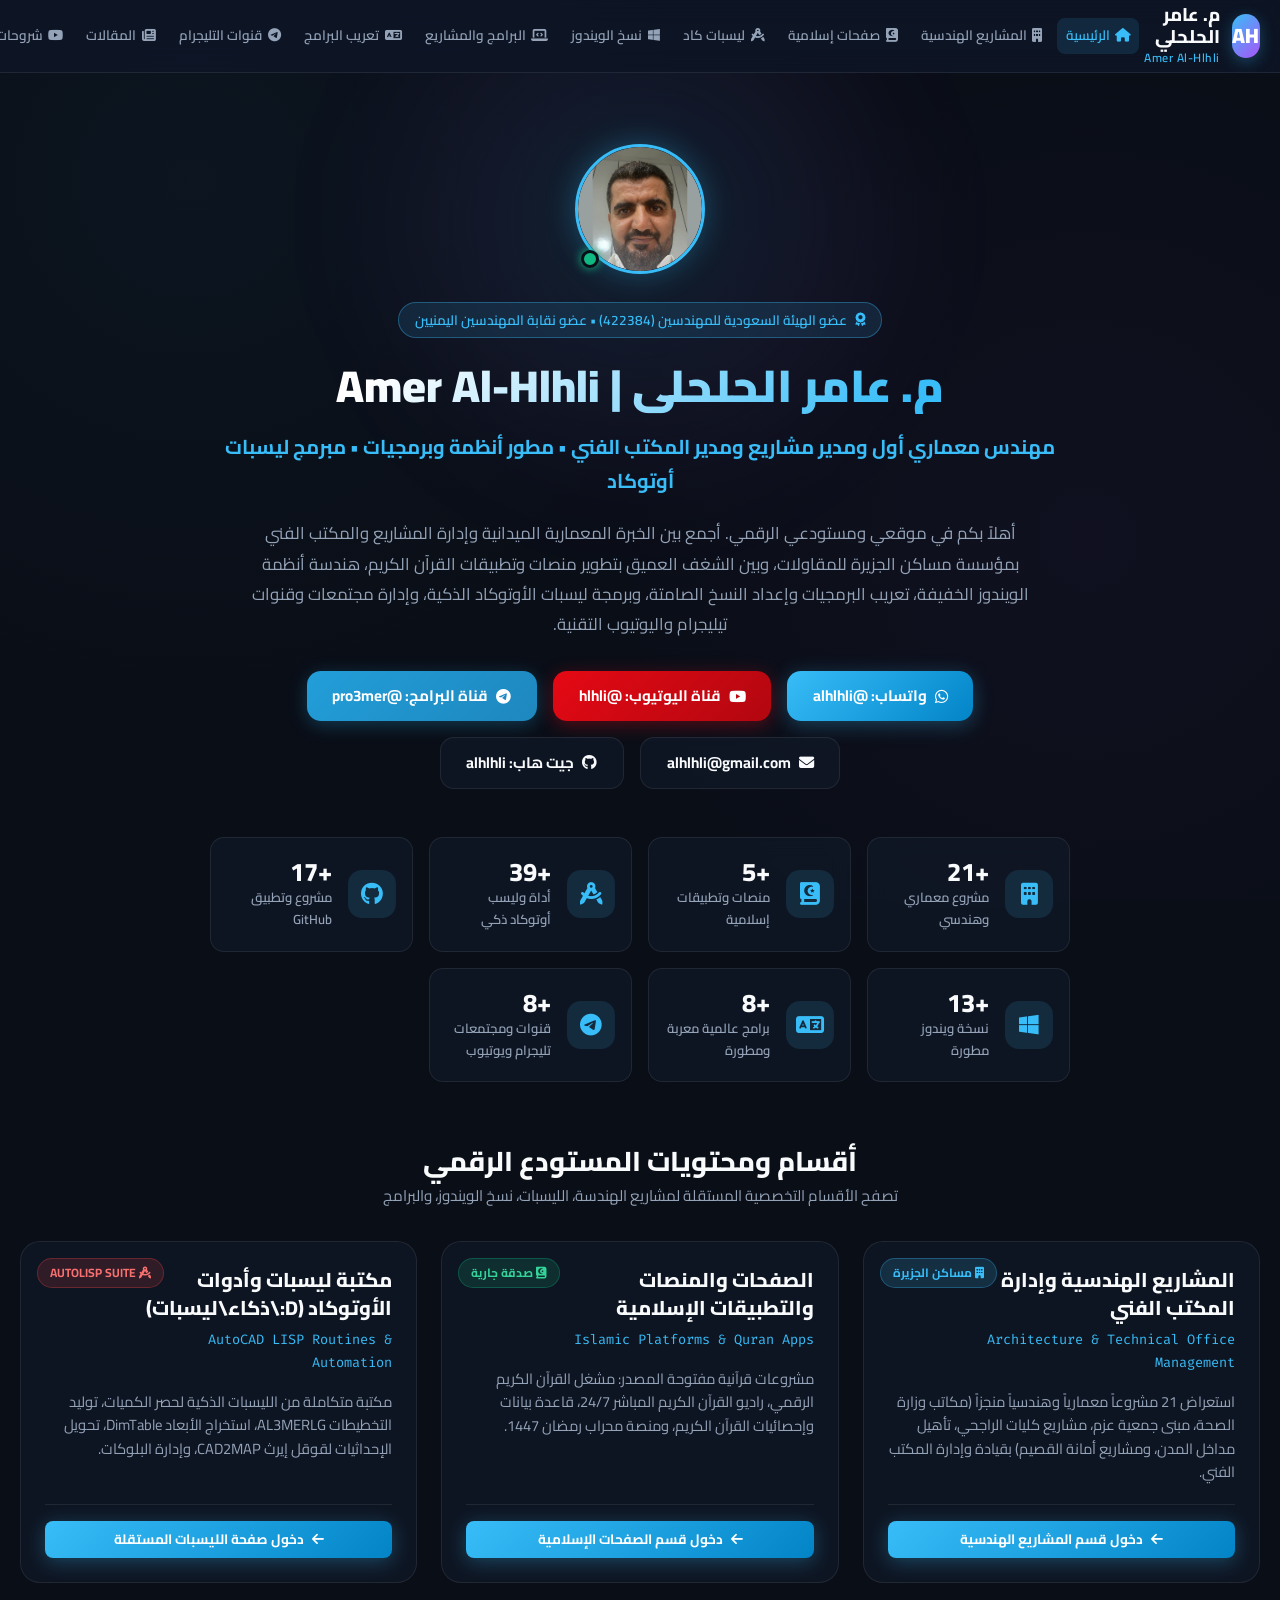
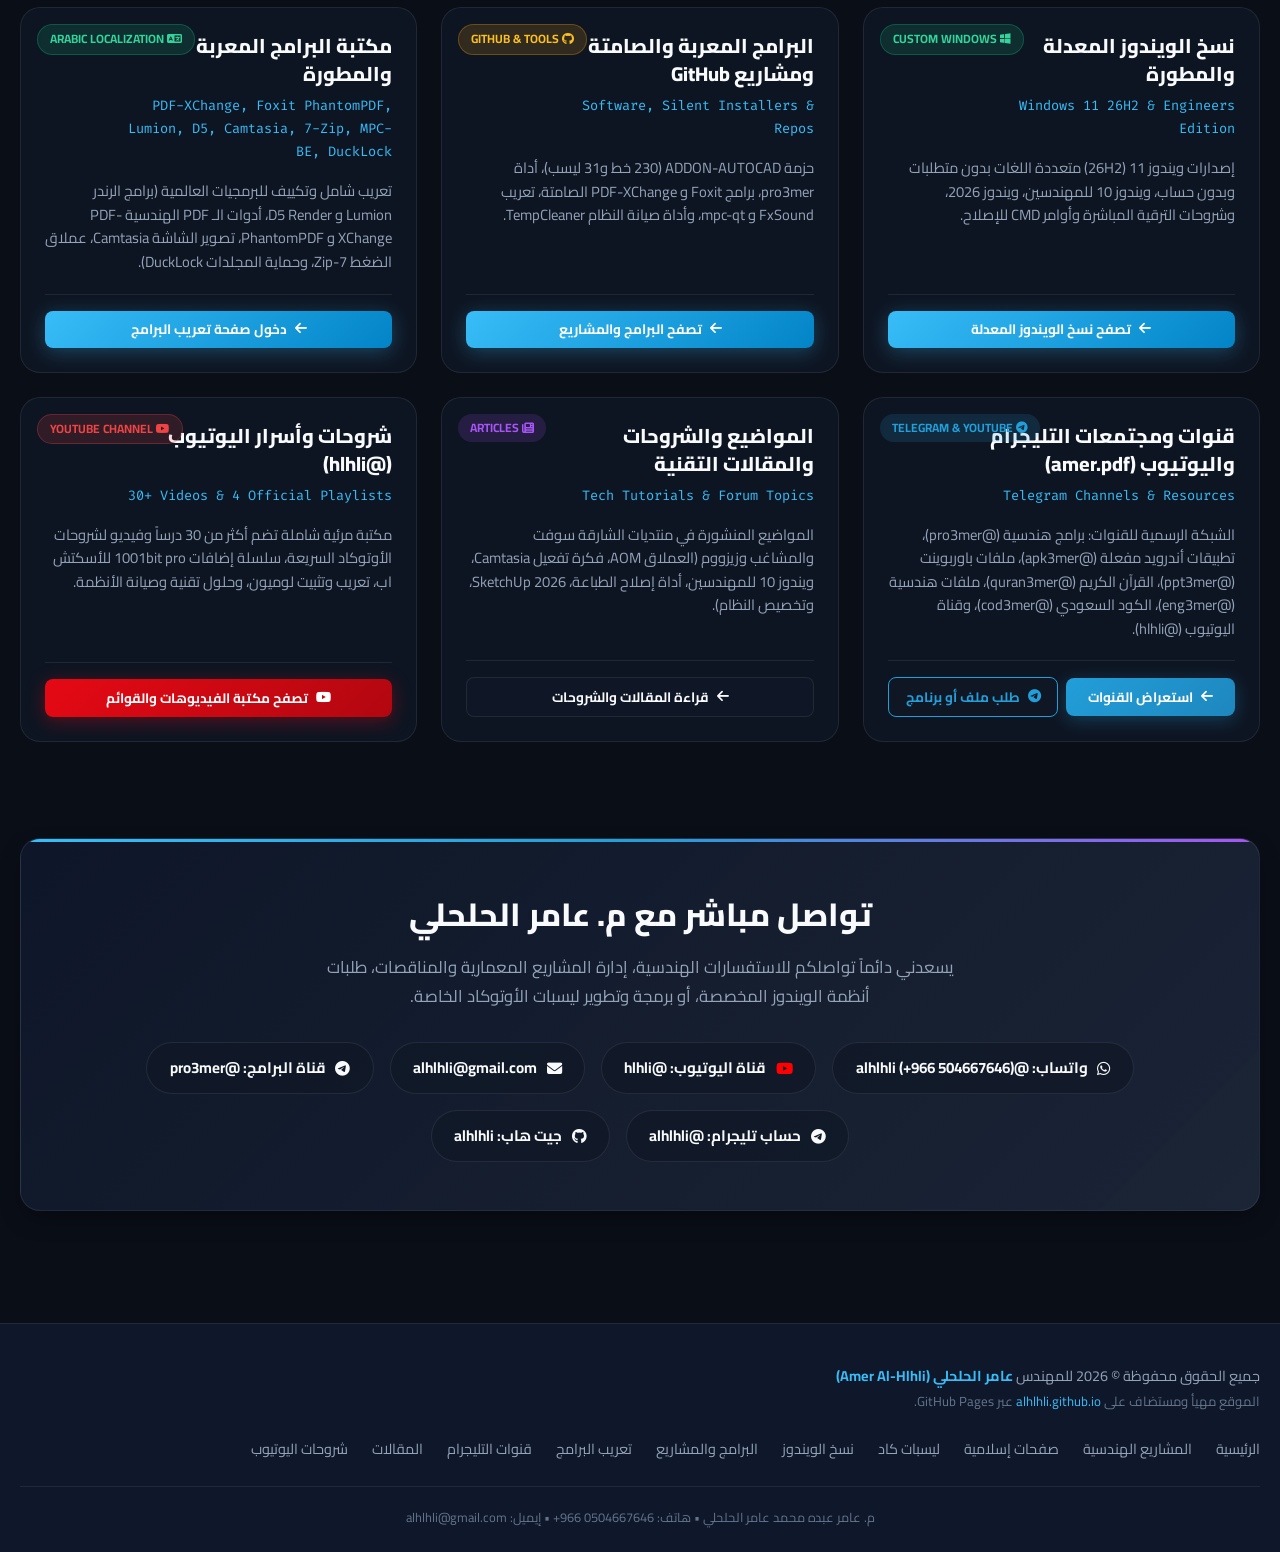
==== commit 1b180fba: "Add files via upload" ====
--- a/index.html
+++ b/index.html
@@ -293,9 +293,12 @@
           <p class="card-description">
             الشبكة الرسمية للقنوات: برامج هندسية (@pro3mer)، تطبيقات أندرويد مفعلة (@apk3mer)، ملفات باوربوينت (@ppt3mer)، القرآن الكريم (@quran3mer)، ملفات هندسية (@eng3mer)، الكود السعودي (@cod3mer)، وقناة اليوتيوب (@hlhli).
           </p>
-          <div class="card-footer-actions">
-            <a href="telegram.html" class="btn btn-telegram btn-sm" style="width:100%;">
-              <i class="fas fa-arrow-left"></i> استعراض القنوات والمجتمعات
+          <div class="card-footer-actions" style="display:flex; gap:0.5rem; flex-wrap:wrap;">
+            <a href="telegram.html" class="btn btn-telegram btn-sm" style="flex:1;">
+              <i class="fas fa-arrow-left"></i> استعراض القنوات
+            </a>
+            <a href="https://t.me/+966504667646?text=%D8%A7%D9%84%D8%B3%D9%84%D8%A7%D9%85%20%D8%B9%D9%84%D9%8A%D9%83%D9%85%20%D9%85.%20%D8%B9%D8%A7%D9%85%D8%B1%D8%8C%20%D8%A3%D9%88%D8%AF%20%D8%B7%D9%84%D8%A8%20%D9%85%D9%84%D9%81%20%D8%A3%D9%88%20%D8%A8%D8%B1%D9%86%D8%A7%D9%85%D8%AC%3A%20" target="_blank" rel="noopener" class="btn btn-outline btn-sm" style="flex:1; border-color:var(--telegram-color); color:var(--telegram-color);">
+              <i class="fab fa-telegram-plane"></i> طلب ملف أو برنامج
             </a>
           </div>
         </div>
--- a/css/style.css
+++ b/css/style.css
@@ -0,0 +1,2703 @@
+/* ===================================================================
+   تصميم الموقع الشخصي المتكامل - م. عامر الحلحلي (Amer Al-Hlhli)
+   https://alhlhli.github.io/
+   =================================================================== */
+
+@import url('https://fonts.googleapis.com/css2?family=Cairo:wght@300;400;500;600;700;800;900&family=Fira+Code:wght@400;500;600&display=swap');
+
+:root {
+  /* ألوان الوضع الداكن الافتراضي (Dark Cyber-Clean Palette) */
+  --bg-primary: #0a0e17;
+  --bg-secondary: #0f172a;
+  --bg-card: rgba(17, 24, 39, 0.75);
+  --bg-card-hover: rgba(30, 41, 59, 0.85);
+  --bg-glass: rgba(15, 23, 42, 0.7);
+  --bg-badge: rgba(56, 189, 248, 0.12);
+  
+  --border-color: rgba(255, 255, 255, 0.08);
+  --border-glow: rgba(56, 189, 248, 0.35);
+
+  --text-main: #f8fafc;
+  --text-muted: #94a3b8;
+  --text-dim: #64748b;
+
+  --accent-cyan: #38bdf8;
+  --accent-blue: #0284c7;
+  --accent-emerald: #10b981;
+  --accent-purple: #a855f7;
+  --accent-orange: #f59e0b;
+  --accent-red: #ef4444;
+
+  --telegram-color: #229ED9;
+  --telegram-gradient: linear-gradient(135deg, #229ED9 0%, #1e87be 100%);
+  --windows-color: #0078D4;
+  --autocad-color: #e61919;
+
+  --font-main: 'Cairo', -apple-system, BlinkMacSystemFont, "Segoe UI", Roboto, sans-serif;
+  --font-code: 'Fira Code', 'Consolas', monospace;
+
+  --radius-sm: 8px;
+  --radius-md: 14px;
+  --radius-lg: 20px;
+  --radius-full: 9999px;
+
+  --shadow-sm: 0 2px 8px rgba(0, 0, 0, 0.25);
+  --shadow-md: 0 10px 25px -5px rgba(0, 0, 0, 0.4);
+  --shadow-glow: 0 0 25px rgba(56, 189, 248, 0.2);
+
+  --transition-fast: 0.2s ease;
+  --transition-normal: 0.3s cubic-bezier(0.4, 0, 0.2, 1);
+}
+
+/* الوضع الفاتح */
+[data-theme="light"] {
+  --bg-primary: #f8fafc;
+  --bg-secondary: #f1f5f9;
+  --bg-card: #ffffff;
+  --bg-card-hover: #ffffff;
+  --bg-glass: rgba(255, 255, 255, 0.95);
+  --bg-badge: rgba(2, 132, 199, 0.08);
+
+  --border-color: #e2e8f0;
+  --border-glow: rgba(2, 132, 199, 0.35);
+
+  --text-main: #0f172a;
+  --text-muted: #334155;
+  --text-dim: #64748b;
+
+  --accent-cyan: #0284c7;
+  --accent-blue: #0369a1;
+  --accent-emerald: #059669;
+  --accent-purple: #7c3aed;
+  --accent-orange: #d97706;
+  --accent-red: #dc2626;
+
+  --shadow-sm: 0 2px 8px rgba(0, 0, 0, 0.05);
+  --shadow-md: 0 10px 25px -5px rgba(0, 0, 0, 0.07);
+  --shadow-glow: 0 0 25px rgba(2, 132, 199, 0.12);
+}
+
+/* Reset & Basics */
+*, *::before, *::after {
+  box-sizing: border-box;
+  margin: 0;
+  padding: 0;
+}
+
+html {
+  scroll-behavior: smooth;
+  font-size: 16px;
+  direction: rtl;
+  overflow-x: hidden;
+  max-width: 100%;
+}
+
+body {
+  font-family: var(--font-main);
+  background-color: var(--bg-primary);
+  color: var(--text-main);
+  line-height: 1.7;
+  overflow-x: hidden;
+  max-width: 100%;
+  padding-top: 72px;
+  transition: background-color var(--transition-normal), color var(--transition-normal);
+  background-image: 
+    radial-gradient(circle at 15% 20%, rgba(56, 189, 248, 0.04) 0%, transparent 40%),
+    radial-gradient(circle at 85% 60%, rgba(168, 85, 247, 0.04) 0%, transparent 40%);
+  background-attachment: fixed;
+}
+
+a {
+  color: inherit;
+  text-decoration: none;
+}
+
+ul {
+  list-style: none;
+}
+
+img {
+  max-width: 100%;
+  height: auto;
+  display: block;
+}
+
+/* Container */
+.container {
+  width: 100%;
+  max-width: 1360px;
+  margin: 0 auto;
+  padding: 0 1.25rem;
+}
+
+/* ===================================================================
+   1. الهيدر وشريط التنقل (Navbar)
+   =================================================================== */
+.site-header {
+  position: fixed;
+  top: 0;
+  left: 0;
+  right: 0;
+  width: 100%;
+  z-index: 1000;
+  background: var(--bg-glass);
+  backdrop-filter: blur(14px);
+  -webkit-backdrop-filter: blur(14px);
+  border-bottom: 1px solid var(--border-color);
+  transition: all var(--transition-normal);
+}
+
+.site-header.scrolled {
+  box-shadow: var(--shadow-md);
+  border-bottom-color: var(--border-glow);
+}
+
+.nav-container {
+  display: flex;
+  align-items: center;
+  justify-content: space-between;
+  height: 72px;
+}
+
+.logo-area {
+  display: flex;
+  align-items: center;
+  gap: 0.75rem;
+}
+
+.logo-badge {
+  width: 44px;
+  height: 44px;
+  background: linear-gradient(135deg, var(--accent-cyan), var(--accent-purple));
+  color: #fff;
+  border-radius: var(--radius-md);
+  display: flex;
+  align-items: center;
+  justify-content: center;
+  font-weight: 900;
+  font-size: 1.3rem;
+  box-shadow: 0 4px 15px rgba(56, 189, 248, 0.3);
+}
+
+.logo-text {
+  display: flex;
+  flex-direction: column;
+}
+
+.logo-title {
+  font-size: 1.15rem;
+  font-weight: 800;
+  color: var(--text-main);
+  line-height: 1.2;
+}
+
+.logo-subtitle {
+  font-size: 0.75rem;
+  color: var(--accent-cyan);
+  font-weight: 600;
+  letter-spacing: 0.5px;
+}
+
+.nav-links {
+  display: flex;
+  align-items: center;
+  gap: 0.35rem;
+}
+
+.nav-link {
+  font-size: 0.85rem;
+  font-weight: 600;
+  color: var(--text-muted);
+  padding: 0.4rem 0.55rem;
+  border-radius: var(--radius-sm);
+  transition: all var(--transition-fast);
+  display: flex;
+  align-items: center;
+  gap: 0.35rem;
+  white-space: nowrap;
+}
+
+.nav-link:hover,
+.nav-link.active {
+  color: var(--accent-cyan);
+  background: var(--bg-badge);
+}
+
+.nav-actions {
+  display: flex;
+  align-items: center;
+  gap: 0.75rem;
+}
+
+.btn-icon {
+  width: 40px;
+  height: 40px;
+  border-radius: var(--radius-md);
+  border: 1px solid var(--border-color);
+  background: var(--bg-card);
+  color: var(--text-main);
+  display: flex;
+  align-items: center;
+  justify-content: center;
+  cursor: pointer;
+  transition: all var(--transition-fast);
+  font-size: 1.1rem;
+}
+
+.btn-icon:hover {
+  border-color: var(--accent-cyan);
+  color: var(--accent-cyan);
+  transform: translateY(-2px);
+}
+
+.mobile-menu-toggle {
+  display: none;
+}
+
+/* ===================================================================
+   2. قسم البطل (Hero Section)
+   =================================================================== */
+.hero-section {
+  position: relative;
+  padding: 4.5rem 0 3rem;
+  overflow: hidden;
+}
+
+.hero-glow-circle {
+  position: absolute;
+  top: -150px;
+  left: 50%;
+  transform: translateX(-50%);
+  width: 600px;
+  height: 600px;
+  background: radial-gradient(circle, rgba(56, 189, 248, 0.12) 0%, rgba(168, 85, 247, 0.05) 50%, transparent 70%);
+  border-radius: 50%;
+  filter: blur(50px);
+  pointer-events: none;
+  z-index: 0;
+}
+
+.hero-content {
+  position: relative;
+  z-index: 1;
+  text-align: center;
+  max-width: 900px;
+  margin: 0 auto;
+}
+
+.hero-avatar-wrapper {
+  position: relative;
+  width: 130px;
+  height: 130px;
+  margin: 0 auto 1.75rem;
+}
+
+.hero-avatar {
+  width: 100%;
+  height: 100%;
+  border-radius: 50%;
+  background: linear-gradient(135deg, #1e293b, #0f172a);
+  border: 3px solid var(--accent-cyan);
+  display: flex;
+  align-items: center;
+  justify-content: center;
+  box-shadow: 0 0 30px rgba(56, 189, 248, 0.3);
+  position: relative;
+  overflow: hidden;
+}
+
+.hero-avatar img {
+  width: 100%;
+  height: 100%;
+  object-fit: cover;
+  object-position: center center;
+  border-radius: 50%;
+  display: block;
+}
+
+.hero-avatar i {
+  font-size: 3.5rem;
+  color: var(--accent-cyan);
+}
+
+.hero-badge-online {
+  position: absolute;
+  bottom: 6px;
+  left: 6px;
+  width: 18px;
+  height: 18px;
+  background: var(--accent-emerald);
+  border: 3px solid var(--bg-primary);
+  border-radius: 50%;
+  box-shadow: 0 0 10px var(--accent-emerald);
+}
+
+.hero-tag {
+  display: inline-flex;
+  align-items: center;
+  gap: 0.5rem;
+  background: var(--bg-badge);
+  border: 1px solid var(--border-glow);
+  color: var(--accent-cyan);
+  padding: 0.35rem 1rem;
+  border-radius: var(--radius-full);
+  font-size: 0.85rem;
+  font-weight: 600;
+  margin-bottom: 1.25rem;
+}
+
+.hero-title {
+  font-size: 2.8rem;
+  font-weight: 900;
+  line-height: 1.25;
+  margin-bottom: 1rem;
+  background: linear-gradient(135deg, #ffffff 20%, var(--accent-cyan) 80%);
+  -webkit-background-clip: text;
+  -webkit-text-fill-color: transparent;
+}
+
+[data-theme="light"] .hero-title {
+  background: linear-gradient(135deg, #0f172a 20%, var(--accent-blue) 80%);
+  -webkit-background-clip: text;
+  -webkit-text-fill-color: transparent;
+}
+
+.hero-subtitle {
+  font-size: 1.25rem;
+  color: var(--accent-cyan);
+  font-weight: 700;
+  margin-bottom: 1.25rem;
+}
+
+.hero-description {
+  font-size: 1.05rem;
+  color: var(--text-muted);
+  max-width: 780px;
+  margin: 0 auto 2rem;
+  line-height: 1.8;
+}
+
+.hero-cta-group {
+  display: flex;
+  align-items: center;
+  justify-content: center;
+  gap: 1rem;
+  flex-wrap: wrap;
+  margin-bottom: 3rem;
+}
+
+.btn {
+  display: inline-flex;
+  align-items: center;
+  justify-content: center;
+  gap: 0.5rem;
+  padding: 0.75rem 1.6rem;
+  border-radius: var(--radius-md);
+  font-weight: 700;
+  font-size: 0.95rem;
+  cursor: pointer;
+  transition: all var(--transition-normal);
+  border: none;
+}
+
+.btn-primary {
+  background: linear-gradient(135deg, var(--accent-cyan), var(--accent-blue));
+  color: #fff;
+  box-shadow: 0 4px 20px rgba(56, 189, 248, 0.3);
+}
+
+.btn-primary:hover {
+  transform: translateY(-2px);
+  box-shadow: 0 6px 25px rgba(56, 189, 248, 0.45);
+}
+
+.btn-telegram {
+  background: var(--telegram-gradient);
+  color: #fff;
+  box-shadow: 0 4px 18px rgba(34, 158, 217, 0.3);
+}
+
+.btn-telegram:hover {
+  transform: translateY(-2px);
+  box-shadow: 0 6px 22px rgba(34, 158, 217, 0.45);
+}
+
+.btn-youtube {
+  background: linear-gradient(135deg, #e50914, #b20710);
+  color: #fff;
+  box-shadow: 0 4px 18px rgba(229, 9, 20, 0.35);
+}
+
+.btn-youtube:hover {
+  transform: translateY(-2px);
+  box-shadow: 0 6px 22px rgba(229, 9, 20, 0.55);
+  color: #fff;
+}
+
+.btn-outline {
+  background: var(--bg-card);
+  border: 1px solid var(--border-color);
+  color: var(--text-main);
+}
+
+.btn-outline:hover {
+  border-color: var(--accent-cyan);
+  color: var(--accent-cyan);
+  transform: translateY(-2px);
+}
+
+.btn-sm {
+  padding: 0.45rem 0.9rem;
+  font-size: 0.85rem;
+  border-radius: var(--radius-sm);
+}
+
+/* عداد الإحصائيات (Stats Bar) */
+.hero-stats-grid {
+  display: grid;
+  grid-template-columns: repeat(auto-fit, minmax(190px, 1fr));
+  gap: 1rem;
+  margin-top: 1.5rem;
+}
+
+.stat-card {
+  background: var(--bg-card);
+  border: 1px solid var(--border-color);
+  backdrop-filter: blur(10px);
+  border-radius: var(--radius-md);
+  padding: 1.25rem 1rem;
+  display: flex;
+  align-items: center;
+  gap: 1rem;
+  text-align: right;
+  transition: all var(--transition-normal);
+}
+
+.stat-card:hover {
+  border-color: var(--border-glow);
+  transform: translateY(-3px);
+  box-shadow: var(--shadow-sm);
+}
+
+.stat-icon {
+  width: 48px;
+  height: 48px;
+  border-radius: var(--radius-md);
+  background: var(--bg-badge);
+  color: var(--accent-cyan);
+  display: flex;
+  align-items: center;
+  justify-content: center;
+  font-size: 1.4rem;
+  flex-shrink: 0;
+}
+
+.stat-number {
+  font-size: 1.6rem;
+  font-weight: 800;
+  color: var(--text-main);
+  line-height: 1.1;
+}
+
+.stat-label {
+  font-size: 0.82rem;
+  color: var(--text-muted);
+  font-weight: 600;
+}
+
+/* ===================================================================
+   3. شريط البحث والفلترة الذكي (Filter & Search Toolbar)
+   =================================================================== */
+.toolbar-section {
+  position: sticky;
+  top: 72px;
+  z-index: 900;
+  background: var(--bg-glass);
+  backdrop-filter: blur(14px);
+  border-bottom: 1px solid var(--border-color);
+  padding: 1rem 0;
+  margin-bottom: 2.5rem;
+}
+
+.toolbar-wrapper {
+  display: flex;
+  align-items: center;
+  justify-content: space-between;
+  gap: 1.25rem;
+  flex-wrap: wrap;
+}
+
+.search-box {
+  position: relative;
+  flex: 1;
+  min-width: 260px;
+}
+
+.search-box i {
+  position: absolute;
+  right: 1rem;
+  top: 50%;
+  transform: translateY(-50%);
+  color: var(--text-dim);
+  font-size: 1rem;
+  pointer-events: none;
+}
+
+.search-input {
+  width: 100%;
+  padding: 0.65rem 2.8rem 0.65rem 1rem;
+  background: var(--bg-card);
+  border: 1px solid var(--border-color);
+  border-radius: var(--radius-full);
+  color: var(--text-main);
+  font-family: var(--font-main);
+  font-size: 0.95rem;
+  transition: all var(--transition-fast);
+}
+
+.search-input:focus {
+  outline: none;
+  border-color: var(--accent-cyan);
+  box-shadow: 0 0 15px rgba(56, 189, 248, 0.25);
+}
+
+.filter-pills {
+  display: flex;
+  align-items: center;
+  gap: 0.5rem;
+  overflow-x: auto;
+  padding-bottom: 4px;
+}
+
+.filter-btn {
+  background: var(--bg-card);
+  border: 1px solid var(--border-color);
+  color: var(--text-muted);
+  padding: 0.45rem 1rem;
+  border-radius: var(--radius-full);
+  font-size: 0.85rem;
+  font-weight: 700;
+  cursor: pointer;
+  white-space: nowrap;
+  display: inline-flex;
+  align-items: center;
+  gap: 0.4rem;
+  transition: all var(--transition-fast);
+}
+
+.filter-btn:hover,
+.filter-btn.active {
+  background: var(--accent-cyan);
+  border-color: var(--accent-cyan);
+  color: #fff;
+  box-shadow: 0 2px 10px rgba(56, 189, 248, 0.3);
+}
+
+/* ===================================================================
+   4. عناوين الأقسام المشتركة (Section Headers)
+   =================================================================== */
+.section-wrapper {
+  padding: 3rem 0;
+}
+
+.section-header {
+  display: flex;
+  align-items: center;
+  justify-content: space-between;
+  margin-bottom: 2rem;
+  flex-wrap: wrap;
+  gap: 1rem;
+}
+
+.section-title-group {
+  display: flex;
+  align-items: center;
+  gap: 0.75rem;
+}
+
+.section-icon-box {
+  width: 44px;
+  height: 44px;
+  border-radius: var(--radius-md);
+  background: var(--bg-badge);
+  border: 1px solid var(--border-glow);
+  color: var(--accent-cyan);
+  display: flex;
+  align-items: center;
+  justify-content: center;
+  font-size: 1.3rem;
+}
+
+.section-title {
+  font-size: 1.7rem;
+  font-weight: 800;
+  color: var(--text-main);
+  line-height: 1.2;
+}
+
+.section-desc {
+  font-size: 0.95rem;
+  color: var(--text-muted);
+  margin-top: 0.25rem;
+}
+
+/* ===================================================================
+   5. كروت نسخ الويندوز المعدلة (Windows Section)
+   =================================================================== */
+.cards-grid {
+  display: grid;
+  grid-template-columns: repeat(auto-fill, minmax(360px, 1fr));
+  gap: 1.5rem;
+}
+
+.custom-card {
+  background: var(--bg-card);
+  border: 1px solid var(--border-color);
+  backdrop-filter: blur(12px);
+  border-radius: var(--radius-lg);
+  padding: 1.5rem;
+  display: flex;
+  flex-direction: column;
+  justify-content: space-between;
+  transition: all var(--transition-normal);
+  position: relative;
+  overflow: hidden;
+}
+
+.custom-card:hover {
+  transform: translateY(-4px);
+  border-color: var(--border-glow);
+  box-shadow: var(--shadow-glow);
+}
+
+.card-badge {
+  position: absolute;
+  top: 1rem;
+  left: 1rem;
+  padding: 0.25rem 0.75rem;
+  border-radius: var(--radius-full);
+  font-size: 0.75rem;
+  font-weight: 700;
+  text-transform: uppercase;
+}
+
+.badge-hot {
+  background: rgba(239, 68, 68, 0.15);
+  color: #f87171;
+  border: 1px solid rgba(239, 68, 68, 0.3);
+}
+
+.badge-success {
+  background: rgba(16, 185, 129, 0.15);
+  color: #34d399;
+  border: 1px solid rgba(16, 185, 129, 0.3);
+}
+
+.badge-primary {
+  background: rgba(56, 189, 248, 0.15);
+  color: #38bdf8;
+  border: 1px solid rgba(56, 189, 248, 0.3);
+}
+
+.badge-warning {
+  background: rgba(245, 158, 11, 0.15);
+  color: #fbbf24;
+  border: 1px solid rgba(245, 158, 11, 0.3);
+}
+
+.card-header-area {
+  margin-bottom: 1rem;
+  padding-left: 5rem; /* مساحة للبادج على اليسار */
+}
+
+.card-title {
+  font-size: 1.25rem;
+  font-weight: 800;
+  color: var(--text-main);
+  line-height: 1.4;
+  margin-bottom: 0.35rem;
+}
+
+.card-subtitle {
+  font-size: 0.85rem;
+  color: var(--accent-cyan);
+  font-family: var(--font-code);
+  direction: ltr;
+  text-align: right;
+  display: block;
+}
+
+.card-specs-row {
+  display: flex;
+  flex-wrap: wrap;
+  gap: 0.5rem;
+  margin: 0.85rem 0;
+  padding: 0.65rem 0.75rem;
+  background: rgba(0, 0, 0, 0.15);
+  border-radius: var(--radius-md);
+  border: 1px solid var(--border-color);
+}
+
+.spec-pill {
+  font-size: 0.8rem;
+  color: var(--text-muted);
+  display: inline-flex;
+  align-items: center;
+  gap: 0.35rem;
+}
+
+.spec-pill i {
+  color: var(--accent-cyan);
+}
+
+.card-description {
+  font-size: 0.92rem;
+  color: var(--text-muted);
+  margin-bottom: 1.25rem;
+  line-height: 1.6;
+}
+
+.features-list {
+  margin-bottom: 1.5rem;
+}
+
+.features-list li {
+  font-size: 0.88rem;
+  color: var(--text-main);
+  margin-bottom: 0.45rem;
+  display: flex;
+  align-items: flex-start;
+  gap: 0.5rem;
+}
+
+.features-list li i {
+  color: var(--accent-emerald);
+  margin-top: 0.3rem;
+  font-size: 0.8rem;
+}
+
+.card-footer-actions {
+  display: flex;
+  align-items: center;
+  gap: 0.75rem;
+  margin-top: auto;
+  padding-top: 1rem;
+  border-top: 1px solid var(--border-color);
+}
+
+/* ===================================================================
+   6. كروت البرامج المعربة (Arabic Localized Softwares)
+   =================================================================== */
+.loc-badge {
+  background: rgba(16, 185, 129, 0.15);
+  color: #34d399;
+  border: 1px solid rgba(16, 185, 129, 0.3);
+  padding: 0.2rem 0.65rem;
+  border-radius: var(--radius-full);
+  font-size: 0.75rem;
+  font-weight: 700;
+  display: inline-flex;
+  align-items: center;
+  gap: 0.3rem;
+}
+
+.category-tag {
+  font-size: 0.8rem;
+  color: var(--accent-purple);
+  font-weight: 700;
+  margin-bottom: 0.25rem;
+  display: block;
+}
+
+/* ===================================================================
+   7. كروت ليسبات الأوتوكاد (AutoCAD LISP Routines)
+   =================================================================== */
+.lisp-command-badge {
+  font-family: var(--font-code);
+  background: rgba(230, 25, 25, 0.12);
+  color: #ff6b6b;
+  border: 1px solid rgba(230, 25, 25, 0.3);
+  padding: 0.3rem 0.75rem;
+  border-radius: var(--radius-sm);
+  font-size: 0.95rem;
+  font-weight: 700;
+  display: inline-flex;
+  align-items: center;
+  gap: 0.4rem;
+  direction: ltr;
+}
+
+.code-box-preview {
+  position: relative;
+  background: #090d16;
+  border: 1px solid var(--border-color);
+  border-radius: var(--radius-md);
+  padding: 1rem;
+  margin: 1rem 0;
+  font-family: var(--font-code);
+  font-size: 0.82rem;
+  direction: ltr;
+  text-align: left;
+  max-height: 140px;
+  overflow: hidden;
+}
+
+.code-box-preview pre {
+  margin: 0;
+  color: #38bdf8;
+  white-space: pre-wrap;
+  word-break: break-all;
+}
+
+.code-box-preview::after {
+  content: "";
+  position: absolute;
+  bottom: 0;
+  left: 0;
+  right: 0;
+  height: 45px;
+  background: linear-gradient(transparent, #090d16);
+  pointer-events: none;
+}
+
+.copy-code-btn {
+  position: absolute;
+  top: 0.5rem;
+  right: 0.5rem;
+  background: rgba(30, 41, 59, 0.85);
+  border: 1px solid var(--border-color);
+  color: var(--text-main);
+  padding: 0.3rem 0.65rem;
+  border-radius: var(--radius-sm);
+  font-size: 0.75rem;
+  font-family: var(--font-main);
+  cursor: pointer;
+  z-index: 2;
+  transition: all var(--transition-fast);
+  display: flex;
+  align-items: center;
+  gap: 0.35rem;
+}
+
+.copy-code-btn:hover {
+  background: var(--accent-cyan);
+  color: #fff;
+  border-color: var(--accent-cyan);
+}
+
+.usage-note {
+  font-size: 0.82rem;
+  color: var(--text-dim);
+  background: rgba(255, 255, 255, 0.02);
+  padding: 0.5rem 0.75rem;
+  border-radius: var(--radius-sm);
+  border-right: 3px solid var(--accent-orange);
+  margin-bottom: 1rem;
+}
+
+/* ===================================================================
+   8. كروت قنوات التليجرام (Telegram Channels Hub)
+   =================================================================== */
+.telegram-grid {
+  display: grid;
+  grid-template-columns: repeat(auto-fill, minmax(320px, 1fr));
+  gap: 1.5rem;
+}
+
+.telegram-card {
+  background: var(--bg-card);
+  border: 1px solid rgba(34, 158, 217, 0.2);
+  border-radius: var(--radius-lg);
+  padding: 1.5rem;
+  display: flex;
+  flex-direction: column;
+  justify-content: space-between;
+  transition: all var(--transition-normal);
+  position: relative;
+  overflow: hidden;
+}
+
+.telegram-card::before {
+  content: "";
+  position: absolute;
+  top: 0;
+  right: 0;
+  left: 0;
+  height: 4px;
+  background: var(--telegram-gradient);
+}
+
+.telegram-card:hover {
+  transform: translateY(-4px);
+  border-color: var(--telegram-color);
+  box-shadow: 0 10px 25px rgba(34, 158, 217, 0.25);
+}
+
+.tg-header {
+  display: flex;
+  align-items: center;
+  gap: 1rem;
+  margin-bottom: 1rem;
+}
+
+.tg-avatar {
+  width: 52px;
+  height: 52px;
+  border-radius: 50%;
+  background: var(--telegram-gradient);
+  color: #fff;
+  display: flex;
+  align-items: center;
+  justify-content: center;
+  font-size: 1.5rem;
+  flex-shrink: 0;
+  box-shadow: 0 4px 15px rgba(34, 158, 217, 0.35);
+}
+
+.tg-info h4 {
+  font-size: 1.15rem;
+  font-weight: 800;
+  color: var(--text-main);
+  line-height: 1.3;
+}
+
+.tg-username {
+  font-size: 0.85rem;
+  color: var(--telegram-color);
+  font-family: var(--font-code);
+  font-weight: 600;
+  direction: ltr;
+  text-align: right;
+  display: inline-block;
+}
+
+.tg-members-badge {
+  display: inline-flex;
+  align-items: center;
+  gap: 0.35rem;
+  background: rgba(34, 158, 217, 0.1);
+  color: var(--telegram-color);
+  padding: 0.25rem 0.65rem;
+  border-radius: var(--radius-full);
+  font-size: 0.8rem;
+  font-weight: 700;
+  margin-bottom: 0.85rem;
+}
+
+.tg-tags {
+  display: flex;
+  flex-wrap: wrap;
+  gap: 0.4rem;
+  margin-top: 0.75rem;
+}
+
+.tg-tag {
+  font-size: 0.75rem;
+  color: var(--text-dim);
+  background: rgba(255, 255, 255, 0.04);
+  padding: 0.2rem 0.5rem;
+  border-radius: var(--radius-sm);
+}
+
+/* ===================================================================
+   9. كروت المقالات والشروحات (Articles Section)
+   =================================================================== */
+.article-card {
+  background: var(--bg-card);
+  border: 1px solid var(--border-color);
+  border-radius: var(--radius-lg);
+  padding: 1.5rem;
+  display: flex;
+  flex-direction: column;
+  justify-content: space-between;
+  transition: all var(--transition-normal);
+}
+
+.article-card:hover {
+  transform: translateY(-4px);
+  border-color: var(--accent-purple);
+  box-shadow: 0 10px 25px rgba(168, 85, 247, 0.2);
+}
+
+.article-meta {
+  display: flex;
+  align-items: center;
+  gap: 0.85rem;
+  font-size: 0.8rem;
+  color: var(--text-dim);
+  margin-bottom: 0.75rem;
+}
+
+.article-meta span {
+  display: inline-flex;
+  align-items: center;
+  gap: 0.3rem;
+}
+
+.article-title {
+  font-size: 1.2rem;
+  font-weight: 800;
+  line-height: 1.45;
+  color: var(--text-main);
+  margin-bottom: 0.75rem;
+}
+
+.article-summary {
+  font-size: 0.9rem;
+  color: var(--text-muted);
+  line-height: 1.6;
+  margin-bottom: 1.25rem;
+}
+
+/* ===================================================================
+   10. قسم المهارات والخبرات (Skills Section)
+   =================================================================== */
+.skills-grid {
+  display: grid;
+  grid-template-columns: repeat(auto-fill, minmax(280px, 1fr));
+  gap: 1.25rem;
+}
+
+.skill-card {
+  background: var(--bg-card);
+  border: 1px solid var(--border-color);
+  border-radius: var(--radius-md);
+  padding: 1.25rem;
+  display: flex;
+  align-items: flex-start;
+  gap: 1rem;
+  transition: all var(--transition-normal);
+}
+
+.skill-card:hover {
+  border-color: var(--accent-cyan);
+  transform: translateY(-2px);
+}
+
+.skill-icon {
+  width: 44px;
+  height: 44px;
+  border-radius: var(--radius-md);
+  background: var(--bg-badge);
+  color: var(--accent-cyan);
+  display: flex;
+  align-items: center;
+  justify-content: center;
+  font-size: 1.3rem;
+  flex-shrink: 0;
+}
+
+.skill-name {
+  font-size: 1.05rem;
+  font-weight: 700;
+  color: var(--text-main);
+  margin-bottom: 0.2rem;
+}
+
+.skill-desc {
+  font-size: 0.82rem;
+  color: var(--text-muted);
+  line-height: 1.4;
+}
+
+/* ===================================================================
+   11. قسم التواصل السريع (Contact & Social)
+   =================================================================== */
+.contact-box {
+  background: linear-gradient(135deg, rgba(15, 23, 42, 0.95), rgba(30, 41, 59, 0.85));
+  border: 1px solid var(--border-color);
+  border-radius: var(--radius-lg);
+  padding: 3rem 2rem;
+  text-align: center;
+  position: relative;
+  overflow: hidden;
+  box-shadow: var(--shadow-md);
+  color: var(--text-main);
+}
+
+.contact-box::before {
+  content: "";
+  position: absolute;
+  top: 0;
+  left: 0;
+  right: 0;
+  height: 3px;
+  background: linear-gradient(90deg, var(--accent-cyan), var(--telegram-color), var(--accent-purple));
+}
+
+.contact-title {
+  font-size: 2rem;
+  font-weight: 800;
+  margin-bottom: 0.75rem;
+  color: var(--text-main);
+}
+
+.contact-desc {
+  font-size: 1.05rem;
+  color: var(--text-muted);
+  max-width: 650px;
+  margin: 0 auto 2rem;
+}
+
+.social-links-grid {
+  display: flex;
+  align-items: center;
+  justify-content: center;
+  gap: 1rem;
+  flex-wrap: wrap;
+}
+
+.social-pill {
+  display: inline-flex;
+  align-items: center;
+  gap: 0.6rem;
+  padding: 0.75rem 1.4rem;
+  background: var(--bg-card);
+  border: 1px solid var(--border-color);
+  border-radius: var(--radius-full);
+  font-weight: 700;
+  font-size: 0.95rem;
+  color: var(--text-main);
+  transition: all var(--transition-fast);
+}
+
+.social-pill:hover {
+  transform: translateY(-3px);
+}
+
+.social-pill.sp-tg:hover {
+  background: var(--telegram-color);
+  color: #fff;
+  border-color: var(--telegram-color);
+  box-shadow: 0 4px 15px rgba(34, 158, 217, 0.4);
+}
+
+.social-pill.sp-gh:hover {
+  background: #24292e;
+  color: #fff;
+  border-color: #444;
+}
+
+.social-pill.sp-wa:hover {
+  background: #25D366;
+  color: #fff;
+  border-color: #25D366;
+  box-shadow: 0 4px 15px rgba(37, 211, 102, 0.4);
+}
+
+.social-pill.sp-em:hover {
+  background: var(--accent-cyan);
+  color: #fff;
+  border-color: var(--accent-cyan);
+  box-shadow: 0 4px 15px rgba(56, 189, 248, 0.4);
+}
+
+.social-pill.sp-yt:hover {
+  background: #ff0000;
+  color: #fff;
+  border-color: #ff0000;
+  box-shadow: 0 4px 15px rgba(255, 0, 0, 0.4);
+}
+
+/* ===================================================================
+   12. الفوتر (Footer)
+   =================================================================== */
+.site-footer {
+  border-top: 1px solid var(--border-color);
+  background: var(--bg-secondary);
+  padding: 2.5rem 0 1.5rem;
+  margin-top: 4rem;
+}
+
+.footer-content {
+  display: flex;
+  align-items: center;
+  justify-content: space-between;
+  flex-wrap: wrap;
+  gap: 1.5rem;
+  padding-bottom: 1.5rem;
+  border-bottom: 1px solid var(--border-color);
+}
+
+.footer-copy {
+  font-size: 0.9rem;
+  color: var(--text-muted);
+}
+
+.footer-copy strong {
+  color: var(--accent-cyan);
+}
+
+.footer-links {
+  display: flex;
+  gap: 1.5rem;
+  font-size: 0.9rem;
+  color: var(--text-muted);
+}
+
+.footer-links a:hover {
+  color: var(--accent-cyan);
+}
+
+.footer-bottom {
+  text-align: center;
+  padding-top: 1.25rem;
+  font-size: 0.8rem;
+  color: var(--text-dim);
+}
+
+/* ===================================================================
+   13. النافذة المنبثقة التفاعلية (Interactive Modal)
+   =================================================================== */
+.modal-overlay {
+  position: fixed;
+  top: 0;
+  left: 0;
+  right: 0;
+  bottom: 0;
+  background: rgba(0, 0, 0, 0.75);
+  backdrop-filter: blur(8px);
+  z-index: 2000;
+  display: flex;
+  align-items: center;
+  justify-content: center;
+  padding: 1.5rem;
+  opacity: 0;
+  pointer-events: none;
+  transition: opacity var(--transition-normal);
+}
+
+.modal-overlay.active {
+  opacity: 1;
+  pointer-events: auto;
+}
+
+.modal-container {
+  background: var(--bg-secondary);
+  border: 1px solid var(--border-color);
+  box-shadow: 0 20px 50px rgba(0, 0, 0, 0.6);
+  border-radius: var(--radius-lg);
+  max-width: 720px;
+  width: 100%;
+  max-height: 88vh;
+  display: flex;
+  flex-direction: column;
+  transform: translateY(20px) scale(0.95);
+  transition: transform var(--transition-normal);
+  overflow: hidden;
+}
+
+.modal-overlay.active .modal-container {
+  transform: translateY(0) scale(1);
+}
+
+.modal-header {
+  display: flex;
+  align-items: center;
+  justify-content: space-between;
+  padding: 1.25rem 1.5rem;
+  border-bottom: 1px solid var(--border-color);
+  background: var(--bg-card);
+}
+
+.modal-title {
+  font-size: 1.3rem;
+  font-weight: 800;
+  color: var(--text-main);
+  display: flex;
+  align-items: center;
+  gap: 0.5rem;
+}
+
+.modal-close-btn {
+  background: none;
+  border: none;
+  color: var(--text-muted);
+  font-size: 1.3rem;
+  cursor: pointer;
+  transition: color var(--transition-fast);
+}
+
+.modal-close-btn:hover {
+  color: var(--accent-red);
+}
+
+.modal-body {
+  padding: 1.5rem;
+  overflow-y: auto;
+  line-height: 1.8;
+  color: var(--text-main);
+}
+
+.modal-body h4 {
+  font-size: 1.15rem;
+  color: var(--accent-cyan);
+  margin: 1.25rem 0 0.5rem;
+}
+
+.modal-body code {
+  background: rgba(0, 0, 0, 0.3);
+  padding: 0.2rem 0.4rem;
+  border-radius: 4px;
+  font-family: var(--font-code);
+  font-size: 0.9em;
+  color: var(--accent-cyan);
+}
+
+.modal-body pre {
+  background: #090d16;
+  padding: 1rem;
+  border-radius: var(--radius-md);
+  border: 1px solid var(--border-color);
+  font-family: var(--font-code);
+  font-size: 0.85rem;
+  direction: ltr;
+  text-align: left;
+  overflow-x: auto;
+  margin: 1rem 0;
+  color: #38bdf8;
+}
+
+.modal-footer {
+  padding: 1rem 1.5rem;
+  border-top: 1px solid var(--border-color);
+  background: var(--bg-card);
+  display: flex;
+  justify-content: flex-end;
+  gap: 0.75rem;
+}
+
+/* ===================================================================
+   14. إشعارات التوست السريعة (Toast Notification)
+   =================================================================== */
+.toast-box {
+  position: fixed;
+  bottom: 2rem;
+  left: 2rem;
+  background: #0f172a;
+  border: 1px solid var(--accent-cyan);
+  color: #fff;
+  padding: 0.85rem 1.4rem;
+  border-radius: var(--radius-md);
+  box-shadow: 0 10px 30px rgba(0, 0, 0, 0.5);
+  font-weight: 700;
+  display: flex;
+  align-items: center;
+  gap: 0.6rem;
+  z-index: 3000;
+  transform: translateY(100px);
+  opacity: 0;
+  transition: all var(--transition-normal);
+  pointer-events: none;
+}
+
+.toast-box.show {
+  transform: translateY(0);
+  opacity: 1;
+}
+
+.toast-box i {
+  color: var(--accent-emerald);
+  font-size: 1.2rem;
+}
+
+/* زر العودة للأعلى (Back to Top) */
+.back-to-top {
+  position: fixed;
+  bottom: 2rem;
+  right: 2rem;
+  width: 44px;
+  height: 44px;
+  background: var(--bg-card);
+  border: 1px solid var(--border-color);
+  color: var(--text-main);
+  border-radius: 50%;
+  display: flex;
+  align-items: center;
+  justify-content: center;
+  cursor: pointer;
+  z-index: 999;
+  opacity: 0;
+  pointer-events: none;
+  transition: all var(--transition-normal);
+  box-shadow: var(--shadow-sm);
+}
+
+.back-to-top.show {
+  opacity: 1;
+  pointer-events: auto;
+}
+
+.back-to-top:hover {
+  background: var(--accent-cyan);
+  color: #fff;
+  border-color: var(--accent-cyan);
+  transform: translateY(-3px);
+}
+
+/* حالة عدم وجود نتائج (Empty State) */
+.no-results {
+  text-align: center;
+  padding: 4rem 1rem;
+  color: var(--text-dim);
+  display: none;
+  grid-column: 1 / -1;
+}
+
+.no-results i {
+  font-size: 3rem;
+  margin-bottom: 1rem;
+  color: var(--text-dim);
+}
+
+.no-results h3 {
+  font-size: 1.3rem;
+  color: var(--text-main);
+  margin-bottom: 0.5rem;
+}
+
+/* ===================================================================
+   14.5. قواعد مخصصة ومتكاملة للوضع الفاتح (Light Mode Perfection)
+   =================================================================== */
+[data-theme="light"] body {
+  background-color: #f8fafc;
+  background-image: 
+    radial-gradient(circle at 15% 20%, rgba(2, 132, 199, 0.04) 0%, transparent 40%),
+    radial-gradient(circle at 85% 60%, rgba(124, 58, 237, 0.04) 0%, transparent 40%);
+}
+
+/* صناديق التنبيه وصناديق التواصل (حل مشكلة الصندوق الداكن في الوضع الفاتح) */
+[data-theme="light"] .contact-box {
+  background: linear-gradient(135deg, #ffffff 0%, #f8fafc 100%) !important;
+  border: 1px solid #e2e8f0 !important;
+  box-shadow: 0 10px 30px rgba(0, 0, 0, 0.05) !important;
+  color: #0f172a !important;
+}
+
+[data-theme="light"] .contact-title {
+  color: #0f172a !important;
+}
+
+[data-theme="light"] .contact-desc {
+  color: #475569 !important;
+}
+
+[data-theme="light"] .contact-box p {
+  color: #334155 !important;
+}
+
+[data-theme="light"] .contact-box h3,
+[data-theme="light"] .contact-box h4 {
+  color: #0284c7 !important;
+}
+
+[data-theme="light"] .contact-box .features-list li {
+  color: #1e293b !important;
+}
+
+[data-theme="light"] .contact-box .features-list li i {
+  color: #059669 !important;
+}
+
+[data-theme="light"] .contact-box code {
+  background: #f1f5f9 !important;
+  color: #0369a1 !important;
+  border: 1px solid #e2e8f0 !important;
+}
+
+/* أزرار التواصل الدائرية في الوضع الفاتح */
+[data-theme="light"] .social-pill {
+  background: #ffffff !important;
+  border: 1px solid #cbd5e1 !important;
+  color: #0f172a !important;
+  box-shadow: 0 2px 6px rgba(0, 0, 0, 0.04) !important;
+}
+
+[data-theme="light"] .social-pill:hover {
+  background: #0284c7 !important;
+  color: #ffffff !important;
+  border-color: #0284c7 !important;
+  box-shadow: 0 4px 15px rgba(2, 132, 199, 0.3) !important;
+}
+
+[data-theme="light"] .social-pill.sp-wa:hover {
+  background: #16a34a !important;
+  border-color: #16a34a !important;
+  color: #ffffff !important;
+  box-shadow: 0 4px 15px rgba(22, 163, 74, 0.3) !important;
+}
+
+[data-theme="light"] .social-pill.sp-yt:hover {
+  background: #dc2626 !important;
+  border-color: #dc2626 !important;
+  color: #ffffff !important;
+  box-shadow: 0 4px 15px rgba(220, 38, 38, 0.3) !important;
+}
+
+[data-theme="light"] .social-pill.sp-tg:hover {
+  background: #0284c7 !important;
+  border-color: #0284c7 !important;
+  color: #ffffff !important;
+  box-shadow: 0 4px 15px rgba(2, 132, 199, 0.3) !important;
+}
+
+[data-theme="light"] .social-pill.sp-em:hover {
+  background: #0369a1 !important;
+  border-color: #0369a1 !important;
+  color: #ffffff !important;
+  box-shadow: 0 4px 15px rgba(3, 105, 161, 0.3) !important;
+}
+
+/* بطاقات الكروت والمشاريع */
+[data-theme="light"] .custom-card,
+[data-theme="light"] .item-card,
+[data-theme="light"] .telegram-card,
+[data-theme="light"] .article-card,
+[data-theme="light"] .stat-card {
+  background: #ffffff !important;
+  border: 1px solid #e2e8f0 !important;
+  box-shadow: 0 4px 20px rgba(0, 0, 0, 0.04) !important;
+}
+
+[data-theme="light"] .custom-card:hover,
+[data-theme="light"] .item-card:hover,
+[data-theme="light"] .telegram-card:hover,
+[data-theme="light"] .article-card:hover,
+[data-theme="light"] .stat-card:hover {
+  border-color: #0284c7 !important;
+  box-shadow: 0 10px 30px rgba(2, 132, 199, 0.12) !important;
+}
+
+[data-theme="light"] .card-specs-row {
+  background: #f8fafc !important;
+  border: 1px solid #e2e8f0 !important;
+}
+
+[data-theme="light"] .spec-pill {
+  color: #475569 !important;
+}
+
+[data-theme="light"] .spec-pill i {
+  color: #0284c7 !important;
+}
+
+[data-theme="light"] .card-description {
+  color: #475569 !important;
+}
+
+[data-theme="light"] .card-subtitle {
+  color: #0284c7 !important;
+}
+
+[data-theme="light"] .features-list li {
+  color: #1e293b !important;
+}
+
+/* شريط البحث والفلاتر في الوضع الفاتح */
+[data-theme="light"] .search-input {
+  background: #ffffff !important;
+  border: 1px solid #cbd5e1 !important;
+  color: #0f172a !important;
+}
+
+[data-theme="light"] .search-input:focus {
+  border-color: #0284c7 !important;
+  box-shadow: 0 0 12px rgba(2, 132, 199, 0.2) !important;
+}
+
+[data-theme="light"] .search-box i {
+  color: #94a3b8 !important;
+}
+
+[data-theme="light"] .filter-btn {
+  background: #ffffff !important;
+  border: 1px solid #cbd5e1 !important;
+  color: #475569 !important;
+  box-shadow: 0 1px 3px rgba(0, 0, 0, 0.03) !important;
+}
+
+[data-theme="light"] .filter-btn:hover,
+[data-theme="light"] .filter-btn.active {
+  background: #0284c7 !important;
+  border-color: #0284c7 !important;
+  color: #ffffff !important;
+  box-shadow: 0 3px 12px rgba(2, 132, 199, 0.25) !important;
+}
+
+/* ملاحظات التشغيل وأوامر الليسبات */
+[data-theme="light"] .usage-note {
+  background: #f8fafc !important;
+  border: 1px solid #e2e8f0 !important;
+  border-right: 4px solid #d97706 !important;
+  color: #334155 !important;
+}
+
+[data-theme="light"] .lisp-command-badge {
+  background: #fee2e2 !important;
+  color: #b91c1c !important;
+  border: 1px solid #fecaca !important;
+}
+
+[data-theme="light"] .category-tag {
+  color: #7c3aed !important;
+}
+
+/* بادجات التصنيف */
+[data-theme="light"] .badge-primary {
+  background: #e0f2fe !important;
+  color: #0284c7 !important;
+  border: 1px solid #bae6fd !important;
+}
+
+[data-theme="light"] .badge-success {
+  background: #dcfce7 !important;
+  color: #15803d !important;
+  border: 1px solid #bbf7d0 !important;
+}
+
+[data-theme="light"] .badge-warning {
+  background: #fef3c7 !important;
+  color: #b45309 !important;
+  border: 1px solid #fde68a !important;
+}
+
+[data-theme="light"] .badge-hot {
+  background: #fee2e2 !important;
+  color: #b91c1c !important;
+  border: 1px solid #fecaca !important;
+}
+
+/* النوافذ المنبثقة (Modals) */
+[data-theme="light"] .modal-container {
+  background: #ffffff !important;
+  border: 1px solid #e2e8f0 !important;
+  box-shadow: 0 25px 60px rgba(0, 0, 0, 0.15) !important;
+}
+
+[data-theme="light"] .modal-header,
+[data-theme="light"] .modal-footer {
+  background: #f8fafc !important;
+  border-color: #e2e8f0 !important;
+}
+
+[data-theme="light"] .modal-title {
+  color: #0f172a !important;
+}
+
+[data-theme="light"] .modal-body {
+  color: #1e293b !important;
+}
+
+[data-theme="light"] .modal-body code {
+  background: #f1f5f9 !important;
+  color: #0369a1 !important;
+  border: 1px solid #e2e8f0 !important;
+}
+
+[data-theme="light"] .modal-body pre {
+  background: #f8fafc !important;
+  color: #0f172a !important;
+  border: 1px solid #e2e8f0 !important;
+}
+
+/* النافبار والهيدر */
+[data-theme="light"] .site-header {
+  background: rgba(255, 255, 255, 0.95) !important;
+  border-bottom: 1px solid #e2e8f0 !important;
+}
+
+[data-theme="light"] .nav-link {
+  color: #334155 !important;
+}
+
+[data-theme="light"] .nav-link:hover,
+[data-theme="light"] .nav-link.active {
+  color: #0284c7 !important;
+  background: #f0f9ff !important;
+}
+
+[data-theme="light"] .hero-tag {
+  background: #f0f9ff !important;
+  border-color: #bae6fd !important;
+  color: #0284c7 !important;
+}
+
+[data-theme="light"] .hero-subtitle {
+  color: #0284c7 !important;
+}
+
+[data-theme="light"] .hero-description {
+  color: #334155 !important;
+}
+
+[data-theme="light"] .hero-avatar {
+  background: #ffffff !important;
+  border-color: #0284c7 !important;
+  box-shadow: 0 0 25px rgba(2, 132, 199, 0.25) !important;
+}
+
+[data-theme="light"] .stat-icon {
+  background: #f0f9ff !important;
+  color: #0284c7 !important;
+}
+
+[data-theme="light"] .stat-number {
+  color: #0f172a !important;
+}
+
+[data-theme="light"] .stat-label {
+  color: #475569 !important;
+}
+
+[data-theme="light"] .btn-outline {
+  background: #ffffff !important;
+  border: 1px solid #cbd5e1 !important;
+  color: #0f172a !important;
+}
+
+[data-theme="light"] .btn-outline:hover {
+  border-color: #0284c7 !important;
+  color: #0284c7 !important;
+  background: #f0f9ff !important;
+}
+
+[data-theme="light"] .btn-icon {
+  background: #ffffff !important;
+  border: 1px solid #cbd5e1 !important;
+  color: #0f172a !important;
+}
+
+[data-theme="light"] .btn-icon:hover {
+  border-color: #0284c7 !important;
+  color: #0284c7 !important;
+}
+
+[data-theme="light"] .site-footer {
+  background: #f8fafc !important;
+  border-top: 1px solid #e2e8f0 !important;
+}
+
+[data-theme="light"] .footer-links a {
+  color: #475569 !important;
+}
+
+[data-theme="light"] .footer-links a:hover {
+  color: #0284c7 !important;
+}
+
+[data-theme="light"] .footer-bottom {
+  color: #64748b !important;
+  border-top-color: #e2e8f0 !important;
+}
+
+[data-theme="light"] .back-to-top {
+  background: #ffffff !important;
+  border: 1px solid #cbd5e1 !important;
+  color: #0f172a !important;
+  box-shadow: 0 4px 15px rgba(0, 0, 0, 0.08) !important;
+}
+
+[data-theme="light"] .back-to-top:hover {
+  background: #0284c7 !important;
+  border-color: #0284c7 !important;
+  color: #ffffff !important;
+}
+
+[data-theme="light"] .article-rich-text {
+  color: #1e293b !important;
+}
+
+[data-theme="light"] .article-rich-text h3 {
+  color: #0284c7 !important;
+}
+
+/* ===================================================================
+   شارات نوع البرامج (أنشأتها أو عدلتها vs شروحات ومواضيع)
+   =================================================================== */
+.program-type-badge {
+  display: inline-flex;
+  align-items: center;
+  gap: 0.35rem;
+  padding: 0.25rem 0.75rem;
+  border-radius: var(--radius-full);
+  font-size: 0.78rem;
+  font-weight: 700;
+  letter-spacing: 0.2px;
+}
+
+.program-type-badge.type-created {
+  background: rgba(6, 182, 212, 0.15);
+  color: #38bdf8;
+  border: 1px solid rgba(56, 189, 248, 0.35);
+}
+
+.program-type-badge.type-tutorial {
+  background: rgba(16, 185, 129, 0.15);
+  color: #34d399;
+  border: 1px solid rgba(52, 211, 153, 0.35);
+}
+
+[data-theme="light"] .program-type-badge.type-created {
+  background: #e0f2fe;
+  color: #0369a1;
+  border-color: #bae6fd;
+}
+
+[data-theme="light"] .program-type-badge.type-tutorial {
+  background: #dcfce7;
+  color: #15803d;
+  border-color: #bbf7d0;
+}
+
+/* ===================================================================
+   14.2 معاينة الصور وبانرات الإثباتات والتعريب (Card Images & Proofs)
+   =================================================================== */
+.card-image-box {
+  position: relative;
+  width: 100%;
+  height: 180px;
+  margin: 0.75rem 0 1rem;
+  border-radius: var(--radius-md);
+  overflow: hidden;
+  background: rgba(15, 23, 42, 0.6);
+  cursor: pointer;
+  border: 1px solid var(--border-color);
+  transition: all var(--transition-fast);
+}
+
+.card-image-box:hover {
+  border-color: var(--accent-cyan);
+  transform: translateY(-2px);
+  box-shadow: 0 8px 24px rgba(56, 189, 248, 0.25);
+}
+
+.card-preview-thumb {
+  width: 100%;
+  height: 100%;
+  object-fit: cover;
+  object-position: center top;
+  display: block;
+  transition: transform var(--transition-normal);
+}
+
+.card-image-box:hover .card-preview-thumb {
+  transform: scale(1.05);
+}
+
+.image-zoom-overlay {
+  position: absolute;
+  bottom: 0;
+  left: 0;
+  right: 0;
+  background: linear-gradient(to top, rgba(15, 23, 42, 0.95), rgba(15, 23, 42, 0.3) 70%, transparent);
+  color: #fff;
+  font-size: 0.8rem;
+  font-weight: 700;
+  padding: 0.6rem 0.85rem;
+  display: flex;
+  align-items: center;
+  justify-content: center;
+  gap: 0.45rem;
+  opacity: 0.88;
+  transition: all var(--transition-fast);
+}
+
+.card-image-box:hover .image-zoom-overlay {
+  opacity: 1;
+  color: var(--accent-cyan);
+  background: linear-gradient(to top, rgba(15, 23, 42, 0.98), rgba(15, 23, 42, 0.6) 80%, transparent);
+}
+
+.official-credit-box {
+  display: flex;
+  align-items: center;
+  gap: 0.6rem;
+  background: rgba(16, 185, 129, 0.1);
+  border: 1px solid rgba(16, 185, 129, 0.35);
+  color: var(--accent-emerald);
+  padding: 0.55rem 0.85rem;
+  border-radius: var(--radius-sm);
+  font-size: 0.83rem;
+  font-weight: 700;
+  margin-bottom: 0.85rem;
+  line-height: 1.45;
+}
+
+.official-credit-box i {
+  font-size: 1.05rem;
+  flex-shrink: 0;
+}
+
+.btn-proof {
+  background: linear-gradient(135deg, #059669, #10b981);
+  color: #ffffff !important;
+  border: 1px solid rgba(16, 185, 129, 0.5);
+  font-weight: 700;
+  box-shadow: 0 2px 8px rgba(16, 185, 129, 0.3);
+  transition: all var(--transition-fast);
+}
+
+.btn-proof:hover {
+  background: linear-gradient(135deg, #047857, #059669);
+  transform: translateY(-2px);
+  box-shadow: 0 4px 14px rgba(16, 185, 129, 0.45);
+  color: #ffffff !important;
+}
+
+/* Light Mode Overrides */
+[data-theme="light"] .card-image-box {
+  background: #f1f5f9;
+  border-color: #cbd5e1;
+}
+
+[data-theme="light"] .card-image-box:hover {
+  border-color: #0284c7;
+  box-shadow: 0 8px 24px rgba(2, 132, 199, 0.2);
+}
+
+[data-theme="light"] .image-zoom-overlay {
+  background: linear-gradient(to top, rgba(15, 23, 42, 0.85), transparent);
+  color: #ffffff;
+}
+
+[data-theme="light"] .official-credit-box {
+  background: rgba(16, 185, 129, 0.12);
+  color: #047857;
+  border-color: rgba(16, 185, 129, 0.45);
+}
+
+/* ===================================================================
+   15. التجاوب مع مختلف الشاشات (Responsive)
+   =================================================================== */
+@media (max-width: 992px) {
+  .hero-title {
+    font-size: 2.3rem;
+  }
+  .cards-grid {
+    grid-template-columns: repeat(auto-fill, minmax(320px, 1fr));
+  }
+}
+
+@media (max-width: 1250px) {
+  .nav-links {
+    display: none;
+    position: absolute;
+    top: 72px;
+    right: 0;
+    left: 0;
+    background: var(--bg-secondary);
+    border-bottom: 1px solid var(--border-color);
+    padding: 1.25rem;
+    flex-direction: column;
+    align-items: stretch;
+    box-shadow: var(--shadow-md);
+    max-height: calc(100vh - 80px);
+    overflow-y: auto;
+  }
+
+  .nav-links.mobile-open {
+    display: flex;
+  }
+
+  .mobile-menu-toggle {
+    display: flex;
+  }
+}
+
+@media (max-width: 768px) {
+
+  .hero-title {
+    font-size: 1.9rem;
+  }
+
+  .hero-subtitle {
+    font-size: 1.05rem;
+  }
+
+  .cards-grid {
+    grid-template-columns: 1fr;
+  }
+
+  .toolbar-wrapper {
+    flex-direction: column;
+    align-items: stretch;
+  }
+
+  .filter-pills {
+    width: 100%;
+    justify-content: flex-start;
+  }
+
+  .footer-content {
+    flex-direction: column;
+    text-align: center;
+  }
+
+  .footer-links {
+    justify-content: center;
+  }
+
+  .hide-mobile {
+    display: none !important;
+  }
+}
+
+/* ===================================================================
+   قائمة المنتديات المنسدلة الذكية (Multi-Forum Dropdown Menu)
+   =================================================================== */
+.custom-card:has(.forum-dropdown-wrapper.open),
+.article-card:has(.forum-dropdown-wrapper.open) {
+  overflow: visible !important;
+  z-index: 50 !important;
+}
+
+.forum-dropdown-wrapper {
+  position: relative;
+  display: inline-block;
+  vertical-align: middle;
+}
+
+.btn-forum-dropdown {
+  display: inline-flex;
+  align-items: center;
+  gap: 0.5rem;
+  background: rgba(56, 189, 248, 0.08);
+  border: 1px solid rgba(56, 189, 248, 0.35);
+  color: var(--accent-cyan);
+  padding: 0.45rem 0.85rem;
+  font-size: 0.82rem;
+  font-weight: 700;
+  border-radius: var(--radius-md);
+  cursor: pointer;
+  transition: all var(--transition-fast);
+  white-space: nowrap;
+  font-family: inherit;
+  outline: none;
+}
+
+.btn-forum-dropdown:hover,
+.forum-dropdown-wrapper.open .btn-forum-dropdown {
+  background: var(--accent-cyan);
+  color: #fff;
+  border-color: var(--accent-cyan);
+  box-shadow: 0 4px 12px rgba(56, 189, 248, 0.35);
+}
+
+.btn-forum-dropdown .drop-arrow {
+  font-size: 0.72rem;
+  transition: transform var(--transition-fast);
+}
+
+.forum-dropdown-wrapper.open .btn-forum-dropdown .drop-arrow {
+  transform: rotate(180deg);
+}
+
+.forum-count-badge {
+  background: rgba(255, 255, 255, 0.2);
+  color: inherit;
+  font-size: 0.72rem;
+  padding: 0.1rem 0.4rem;
+  border-radius: var(--radius-full);
+  font-weight: 800;
+  min-width: 18px;
+  text-align: center;
+}
+
+.forum-dropdown-wrapper.open .forum-count-badge {
+  background: rgba(0, 0, 0, 0.25);
+  color: #fff;
+}
+
+.forum-dropdown-menu {
+  position: absolute;
+  bottom: calc(100% + 8px);
+  right: 0;
+  min-width: 250px;
+  background: var(--bg-card);
+  border: 1px solid var(--border-glow);
+  box-shadow: 0 10px 25px rgba(0, 0, 0, 0.4), 0 0 20px rgba(56, 189, 248, 0.2);
+  border-radius: var(--radius-md);
+  backdrop-filter: blur(16px);
+  padding: 0.5rem;
+  z-index: 1050;
+  display: none;
+  flex-direction: column;
+  gap: 0.35rem;
+  animation: dropdownFadeIn 0.2s cubic-bezier(0.16, 1, 0.3, 1);
+}
+
+.modal-footer .forum-dropdown-menu {
+  bottom: calc(100% + 8px);
+}
+
+@keyframes dropdownFadeIn {
+  from {
+    opacity: 0;
+    transform: translateY(6px);
+  }
+  to {
+    opacity: 1;
+    transform: translateY(0);
+  }
+}
+
+.forum-dropdown-wrapper.open .forum-dropdown-menu {
+  display: flex;
+}
+
+.forum-dropdown-header {
+  font-size: 0.75rem;
+  font-weight: 700;
+  color: var(--text-dim);
+  padding: 0.35rem 0.6rem;
+  border-bottom: 1px solid var(--border-color);
+  margin-bottom: 0.25rem;
+  display: flex;
+  align-items: center;
+  gap: 0.35rem;
+}
+
+.forum-dropdown-item {
+  display: flex;
+  align-items: center;
+  justify-content: space-between;
+  padding: 0.55rem 0.75rem;
+  border-radius: var(--radius-sm);
+  color: var(--text-main);
+  text-decoration: none;
+  font-size: 0.85rem;
+  font-weight: 600;
+  transition: all var(--transition-fast);
+  background: transparent;
+  border: 1px solid transparent;
+}
+
+.forum-dropdown-item .forum-item-title {
+  display: flex;
+  align-items: center;
+  gap: 0.5rem;
+}
+
+.forum-dropdown-item .forum-item-ext {
+  font-size: 0.72rem;
+  opacity: 0.6;
+  transition: transform var(--transition-fast);
+}
+
+.forum-dropdown-item:hover {
+  background: var(--bg-hover);
+  border-color: var(--border-color);
+  transform: translateX(-3px);
+}
+
+.forum-dropdown-item:hover .forum-item-ext {
+  opacity: 1;
+  transform: scale(1.15);
+}
+
+/* ألوان خاصة بكل منتدى */
+.forum-item-sharjah .forum-item-title i {
+  color: #38bdf8;
+}
+
+.forum-item-absba .forum-item-title i {
+  color: #a855f7;
+}
+
+.forum-item-zyzoom .forum-item-title i {
+  color: #10b981;
+}
+
+/* دعم الثيم الفاتح (Light Theme) */
+[data-theme="light"] .btn-forum-dropdown {
+  background: rgba(2, 132, 199, 0.08);
+  border-color: rgba(2, 132, 199, 0.3);
+  color: #0284c7;
+}
+
+[data-theme="light"] .btn-forum-dropdown:hover,
+[data-theme="light"] .forum-dropdown-wrapper.open .btn-forum-dropdown {
+  background: #0284c7;
+  color: #fff;
+  border-color: #0284c7;
+}
+
+[data-theme="light"] .forum-dropdown-menu {
+  background: rgba(255, 255, 255, 0.98);
+  box-shadow: 0 10px 25px rgba(0, 0, 0, 0.15), 0 0 15px rgba(2, 132, 199, 0.12);
+  border-color: rgba(226, 232, 240, 0.9);
+}
+
+[data-theme="light"] .forum-dropdown-item:hover {
+  background: #f1f5f9;
+}
+
+@media (max-width: 768px) {
+  .forum-dropdown-menu {
+    min-width: 210px;
+    right: 0;
+    left: auto;
+  }
+}
+
+/* ===================================================================
+   16. قسم وتصميم شروحات اليوتيوب (YouTube Channel & Videos Showcase)
+   =================================================================== */
+.badge-youtube {
+  background: rgba(239, 68, 68, 0.15) !important;
+  color: #ef4444 !important;
+  border: 1px solid rgba(239, 68, 68, 0.3) !important;
+}
+
+[data-theme="light"] .badge-youtube {
+  background: #fee2e2 !important;
+  color: #dc2626 !important;
+  border-color: #fca5a5 !important;
+}
+
+/* هيرو وبانر قناة اليوتيوب */
+.yt-channel-hero {
+  position: relative;
+  background: linear-gradient(135deg, rgba(239, 68, 68, 0.08) 0%, rgba(15, 23, 42, 0.8) 100%);
+  border: 1px solid rgba(239, 68, 68, 0.3);
+  border-radius: var(--radius-lg);
+  padding: 2.5rem 2rem;
+  overflow: hidden;
+  box-shadow: 0 10px 30px rgba(0, 0, 0, 0.3);
+  margin-bottom: 2rem;
+}
+
+[data-theme="light"] .yt-channel-hero {
+  background: linear-gradient(135deg, #fff1f2 0%, #ffffff 100%);
+  border-color: rgba(239, 68, 68, 0.25);
+  box-shadow: 0 10px 25px rgba(220, 38, 38, 0.06);
+}
+
+.yt-hero-content {
+  position: relative;
+  z-index: 2;
+  max-width: 900px;
+  margin: 0 auto;
+  text-align: center;
+}
+
+.yt-channel-badge {
+  display: inline-flex;
+  align-items: center;
+  gap: 0.5rem;
+  padding: 0.4rem 1.1rem;
+  background: rgba(239, 68, 68, 0.15);
+  color: #ef4444;
+  border: 1px solid rgba(239, 68, 68, 0.35);
+  border-radius: var(--radius-full);
+  font-weight: 700;
+  font-size: 0.9rem;
+  margin-bottom: 1rem;
+}
+
+[data-theme="light"] .yt-channel-badge {
+  background: #fee2e2;
+  color: #dc2626;
+  border-color: #fca5a5;
+}
+
+.yt-hero-title {
+  font-size: 2.2rem;
+  font-weight: 900;
+  color: var(--text-main);
+  line-height: 1.35;
+  margin-bottom: 1rem;
+}
+
+.yt-hero-desc {
+  font-size: 1.05rem;
+  color: var(--text-muted);
+  line-height: 1.8;
+  margin-bottom: 2rem;
+  max-width: 780px;
+  margin-left: auto;
+  margin-right: auto;
+}
+
+.yt-stats-row {
+  display: flex;
+  justify-content: center;
+  align-items: center;
+  gap: 1.5rem;
+  flex-wrap: wrap;
+}
+
+.yt-stat-item {
+  display: flex;
+  flex-direction: column;
+  align-items: center;
+  gap: 0.25rem;
+  background: var(--bg-card);
+  padding: 0.75rem 1.5rem;
+  border-radius: var(--radius-md);
+  border: 1px solid var(--border-color);
+  min-width: 140px;
+}
+
+[data-theme="light"] .yt-stat-item {
+  background: #ffffff;
+  border-color: #e2e8f0;
+  box-shadow: var(--shadow-sm);
+}
+
+.yt-stat-num {
+  font-size: 1.6rem;
+  font-weight: 900;
+  color: #ef4444;
+  font-family: var(--font-code);
+}
+
+.yt-stat-label {
+  font-size: 0.85rem;
+  color: var(--text-muted);
+  font-weight: 600;
+}
+
+/* بطاقات الفيديو وقوائم التشغيل */
+.yt-playlist-card,
+.yt-video-card {
+  display: flex;
+  flex-direction: column;
+  height: 100%;
+  position: relative;
+  transition: transform var(--transition-normal), box-shadow var(--transition-normal);
+}
+
+.yt-playlist-card:hover,
+.yt-video-card:hover {
+  transform: translateY(-4px);
+  box-shadow: 0 12px 30px rgba(0, 0, 0, 0.4), 0 0 20px rgba(239, 68, 68, 0.15);
+}
+
+.yt-thumb-wrapper {
+  position: relative;
+  width: 100%;
+  aspect-ratio: 16 / 9;
+  border-radius: var(--radius-md);
+  overflow: hidden;
+  background: #000;
+  margin-top: 0.75rem;
+  cursor: pointer;
+}
+
+.yt-thumb-img {
+  width: 100%;
+  height: 100%;
+  object-fit: cover;
+  transition: transform 0.4s ease;
+  display: block;
+}
+
+.yt-thumb-wrapper:hover .yt-thumb-img {
+  transform: scale(1.06);
+}
+
+.yt-playlist-count-badge {
+  position: absolute;
+  top: 0.75rem;
+  left: 0.75rem;
+  background: rgba(15, 23, 42, 0.85);
+  color: #ffffff;
+  font-size: 0.8rem;
+  font-weight: 700;
+  padding: 0.3rem 0.65rem;
+  border-radius: var(--radius-sm);
+  display: inline-flex;
+  align-items: center;
+  gap: 0.35rem;
+  backdrop-filter: blur(4px);
+  border: 1px solid rgba(255, 255, 255, 0.2);
+}
+
+.yt-duration-badge {
+  position: absolute;
+  bottom: 0.75rem;
+  left: 0.75rem;
+  background: rgba(0, 0, 0, 0.85);
+  color: #ffffff;
+  font-size: 0.8rem;
+  font-weight: 700;
+  padding: 0.2rem 0.6rem;
+  border-radius: var(--radius-sm);
+  direction: ltr;
+  font-family: var(--font-code);
+  backdrop-filter: blur(4px);
+  border: 1px solid rgba(255, 255, 255, 0.15);
+}
+
+.yt-play-overlay {
+  position: absolute;
+  inset: 0;
+  background: rgba(0, 0, 0, 0.4);
+  display: flex;
+  flex-direction: column;
+  align-items: center;
+  justify-content: center;
+  gap: 0.5rem;
+  opacity: 0;
+  transition: opacity var(--transition-fast);
+  color: #ffffff;
+  font-weight: 700;
+  font-size: 0.9rem;
+}
+
+.yt-thumb-wrapper:hover .yt-play-overlay {
+  opacity: 1;
+}
+
+.yt-play-btn-circle {
+  width: 48px;
+  height: 48px;
+  border-radius: 50%;
+  background: #ff0000;
+  color: #fff;
+  display: flex;
+  align-items: center;
+  justify-content: center;
+  font-size: 1.2rem;
+  box-shadow: 0 0 20px rgba(255, 0, 0, 0.6);
+  transform: scale(0.9);
+  transition: transform var(--transition-fast);
+}
+
+.yt-thumb-wrapper:hover .yt-play-btn-circle {
+  transform: scale(1.1);
+}
+
+.yt-meta-info {
+  display: flex;
+  align-items: center;
+  gap: 0.5rem;
+  font-size: 0.82rem;
+  color: var(--text-dim);
+}
+
+/* صندوق المشغل المنبثق للفيديو */
+.yt-modal-embed-wrapper {
+  position: relative;
+  width: 100%;
+  aspect-ratio: 16 / 9;
+  border-radius: var(--radius-md);
+  overflow: hidden;
+  background: #000;
+  box-shadow: 0 10px 30px rgba(0, 0, 0, 0.6);
+}
+
+.yt-modal-embed-wrapper iframe {
+  position: absolute;
+  top: 0;
+  left: 0;
+  width: 100%;
+  height: 100%;
+  border: none;
+}
+
+/* ===================================================================
+   17. معاينة ليسبات الأوتوكاد بطريقة Lee Mac وأزرار التحميل
+   =================================================================== */
+.lisp-card {
+  display: flex;
+  flex-direction: column;
+  justify-content: space-between;
+}
+
+.lisp-cad-preview-box {
+  height: 185px !important;
+  background: #14181f !important;
+  border: 1px solid #283241 !important;
+  border-radius: var(--radius-md);
+  margin-bottom: 0.85rem;
+  overflow: hidden;
+  position: relative;
+  box-shadow: inset 0 0 15px rgba(0, 0, 0, 0.5), 0 4px 14px rgba(0, 0, 0, 0.3);
+}
+
+.lisp-cad-preview-box .card-preview-thumb {
+  width: 100%;
+  height: 100%;
+  object-fit: cover;
+  object-position: center;
+  background: #14181f;
+  transition: transform var(--transition-normal);
+}
+
+.lisp-cad-preview-box:hover .card-preview-thumb {
+  transform: scale(1.04);
+}
+
+.lisp-cad-preview-box .image-zoom-overlay {
+  background: linear-gradient(to top, rgba(15, 23, 42, 0.95), rgba(15, 23, 42, 0.4) 60%, transparent);
+  font-family: var(--font-code);
+  font-size: 0.85rem;
+  direction: ltr;
+}
+
+.btn-download-lisp {
+  background: linear-gradient(135deg, #0284c7, #0369a1);
+  color: #ffffff !important;
+  font-weight: 700;
+  border: none;
+}
+
+.btn-download-lisp:hover {
+  background: linear-gradient(135deg, #0ea5e9, #0284c7);
+  box-shadow: 0 4px 15px rgba(14, 165, 233, 0.45);
+  transform: translateY(-2px);
+}
+
+.lisp-command-badge {
+  transition: all var(--transition-fast);
+  user-select: none;
+}
+
+.lisp-command-badge:hover {
+  background: rgba(56, 189, 248, 0.2);
+  border-color: var(--accent-cyan);
+  color: #ffffff;
+  transform: scale(1.03);
+}
+
+.guide-step-card {
+  transition: transform var(--transition-fast), border-color var(--transition-fast);
+}
+
+.guide-step-card:hover {
+  transform: translateY(-2px);
+  border-color: var(--accent-cyan) !important;
+  background: rgba(255, 255, 255, 0.04) !important;
+}
+
+[data-theme="light"] .lisp-cad-preview-box {
+  background: #14181f !important;
+  border-color: #334155 !important;
+}
+
+[data-theme="light"] .guide-step-card {
+  background: #f8fafc !important;
+  border-color: #e2e8f0 !important;
+}
+
+[data-theme="light"] .guide-step-card:hover {
+  background: #f1f5f9 !important;
+  border-color: #0284c7 !important;
+}
+
+/* ===================================================================
+   18. قائمة تليجرام المنسدلة لليسبات (طلب شرح، ميزة إضافية، إبلاغ عن مشكلة)
+   =================================================================== */
+.lisp-tg-dropdown-wrapper {
+  position: relative;
+  display: inline-block;
+}
+
+.btn-lisp-tg {
+  display: inline-flex;
+  align-items: center;
+  gap: 0.4rem;
+  background: #229ed9;
+  color: #ffffff !important;
+  border: none;
+  font-weight: 700;
+  transition: all var(--transition-fast);
+}
+
+.btn-lisp-tg:hover {
+  background: #1b8ec5;
+  box-shadow: 0 4px 14px rgba(34, 158, 217, 0.45);
+  transform: translateY(-2px);
+}
+
+.lisp-tg-dropdown-menu {
+  position: absolute;
+  bottom: calc(100% + 8px);
+  left: 0;
+  min-width: 235px;
+  background: var(--bg-card);
+  border: 1px solid var(--border-color);
+  border-radius: var(--radius-md);
+  box-shadow: 0 12px 30px rgba(0, 0, 0, 0.45);
+  padding: 0.5rem;
+  z-index: 100;
+  opacity: 0;
+  visibility: hidden;
+  transform: translateY(8px);
+  transition: all var(--transition-fast);
+  display: flex;
+  flex-direction: column;
+  gap: 0.35rem;
+}
+
+.lisp-tg-dropdown-wrapper.open .lisp-tg-dropdown-menu {
+  opacity: 1;
+  visibility: visible;
+  transform: translateY(0);
+}
+
+.lisp-tg-dropdown-header {
+  font-size: 0.78rem;
+  font-weight: 800;
+  color: var(--text-dim);
+  padding: 0.35rem 0.6rem;
+  border-bottom: 1px solid var(--border-color);
+  margin-bottom: 0.25rem;
+  display: flex;
+  align-items: center;
+  gap: 0.4rem;
+}
+
+.lisp-tg-dropdown-item {
+  display: flex;
+  align-items: center;
+  justify-content: space-between;
+  padding: 0.55rem 0.75rem;
+  border-radius: var(--radius-sm);
+  font-size: 0.85rem;
+  font-weight: 700;
+  color: var(--text-main);
+  text-decoration: none;
+  background: rgba(255, 255, 255, 0.03);
+  border: 1px solid transparent;
+  transition: all var(--transition-fast);
+}
+
+.lisp-tg-dropdown-item:hover {
+  background: rgba(34, 158, 217, 0.15);
+  border-color: #229ed9;
+  color: #38bdf8;
+  transform: translateX(-3px);
+}
+
+.lisp-tg-item-title {
+  display: flex;
+  align-items: center;
+  gap: 0.55rem;
+}
+
+.lisp-tg-ext {
+  font-size: 0.72rem;
+  opacity: 0.6;
+}
+
+[data-theme="light"] .lisp-tg-dropdown-menu {
+  background: #ffffff;
+  border-color: #cbd5e1;
+  box-shadow: 0 10px 25px rgba(0, 0, 0, 0.15);
+}
+
+[data-theme="light"] .lisp-tg-dropdown-item {
+  background: #f8fafc;
+  color: #1e293b;
+}
+
+[data-theme="light"] .lisp-tg-dropdown-item:hover {
+  background: #e0f2fe;
+  color: #0284c7;
+  border-color: #38bdf8;
+}
+
+
